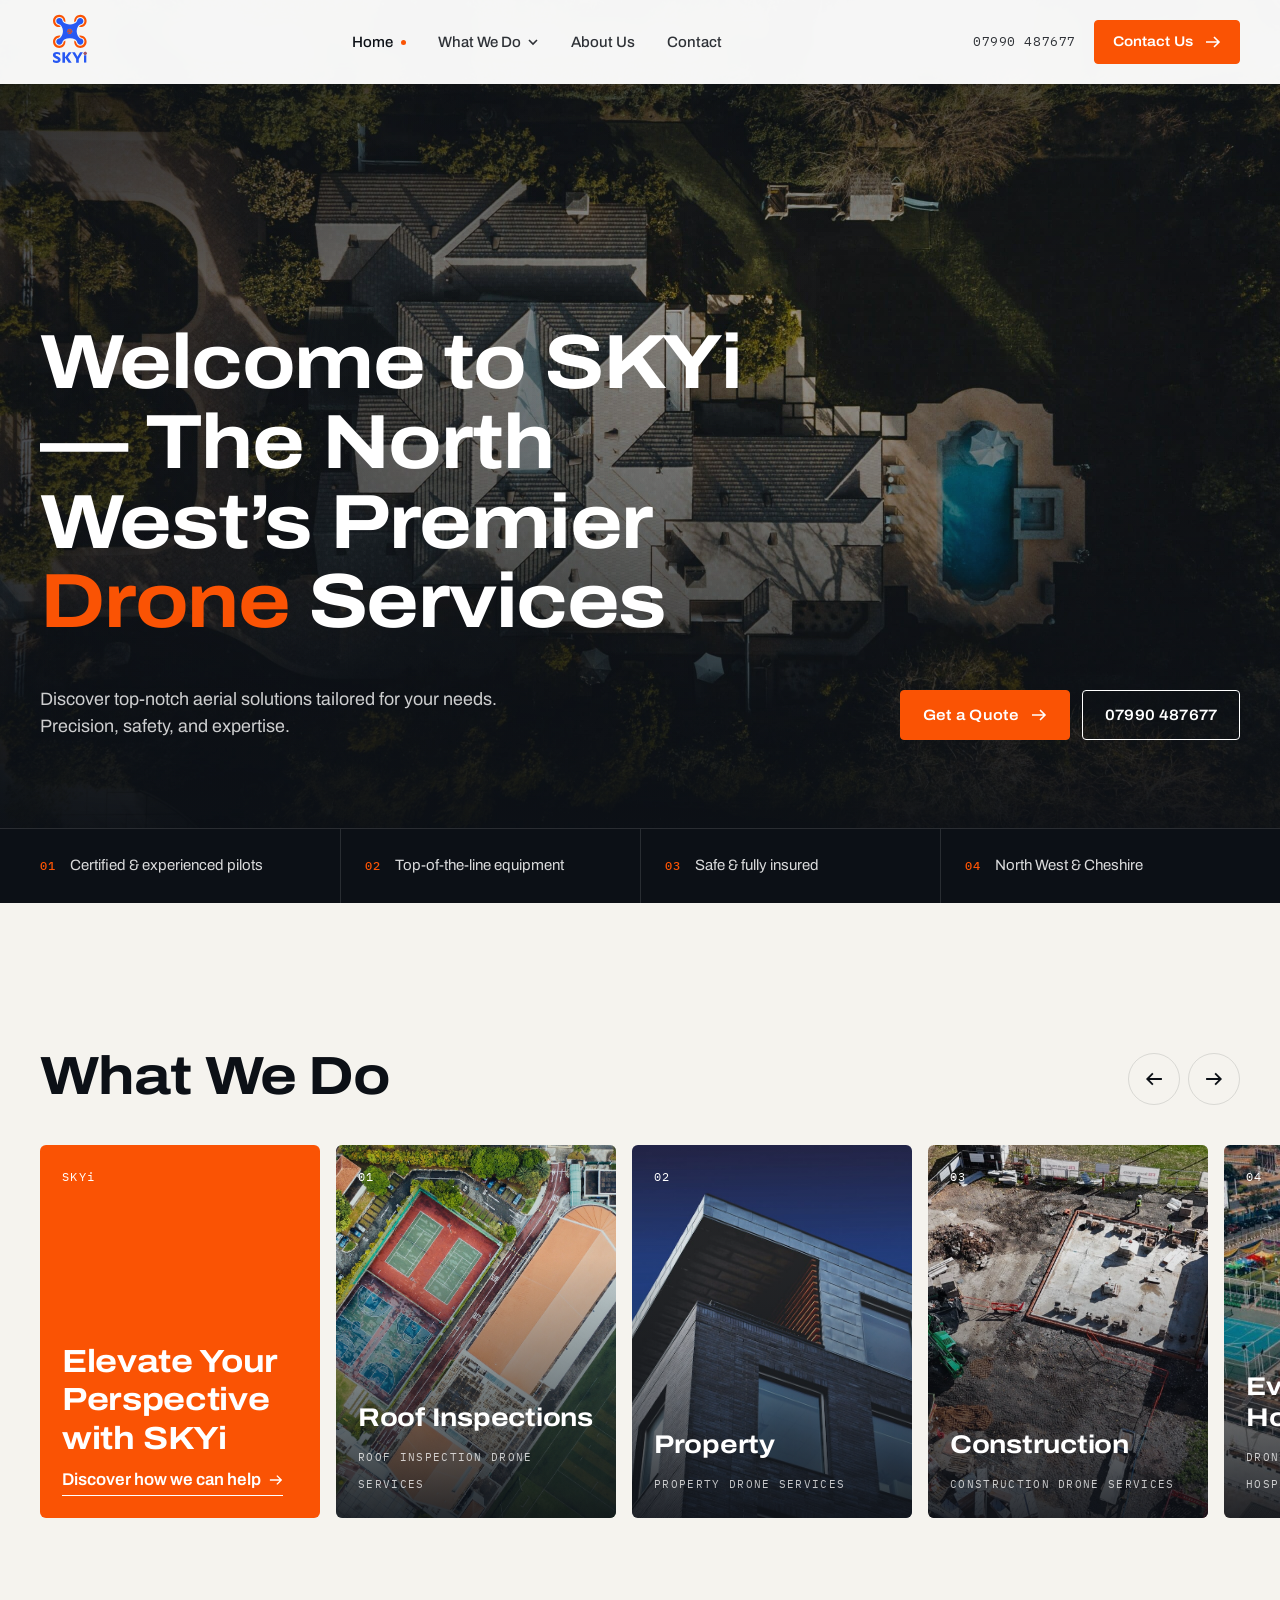
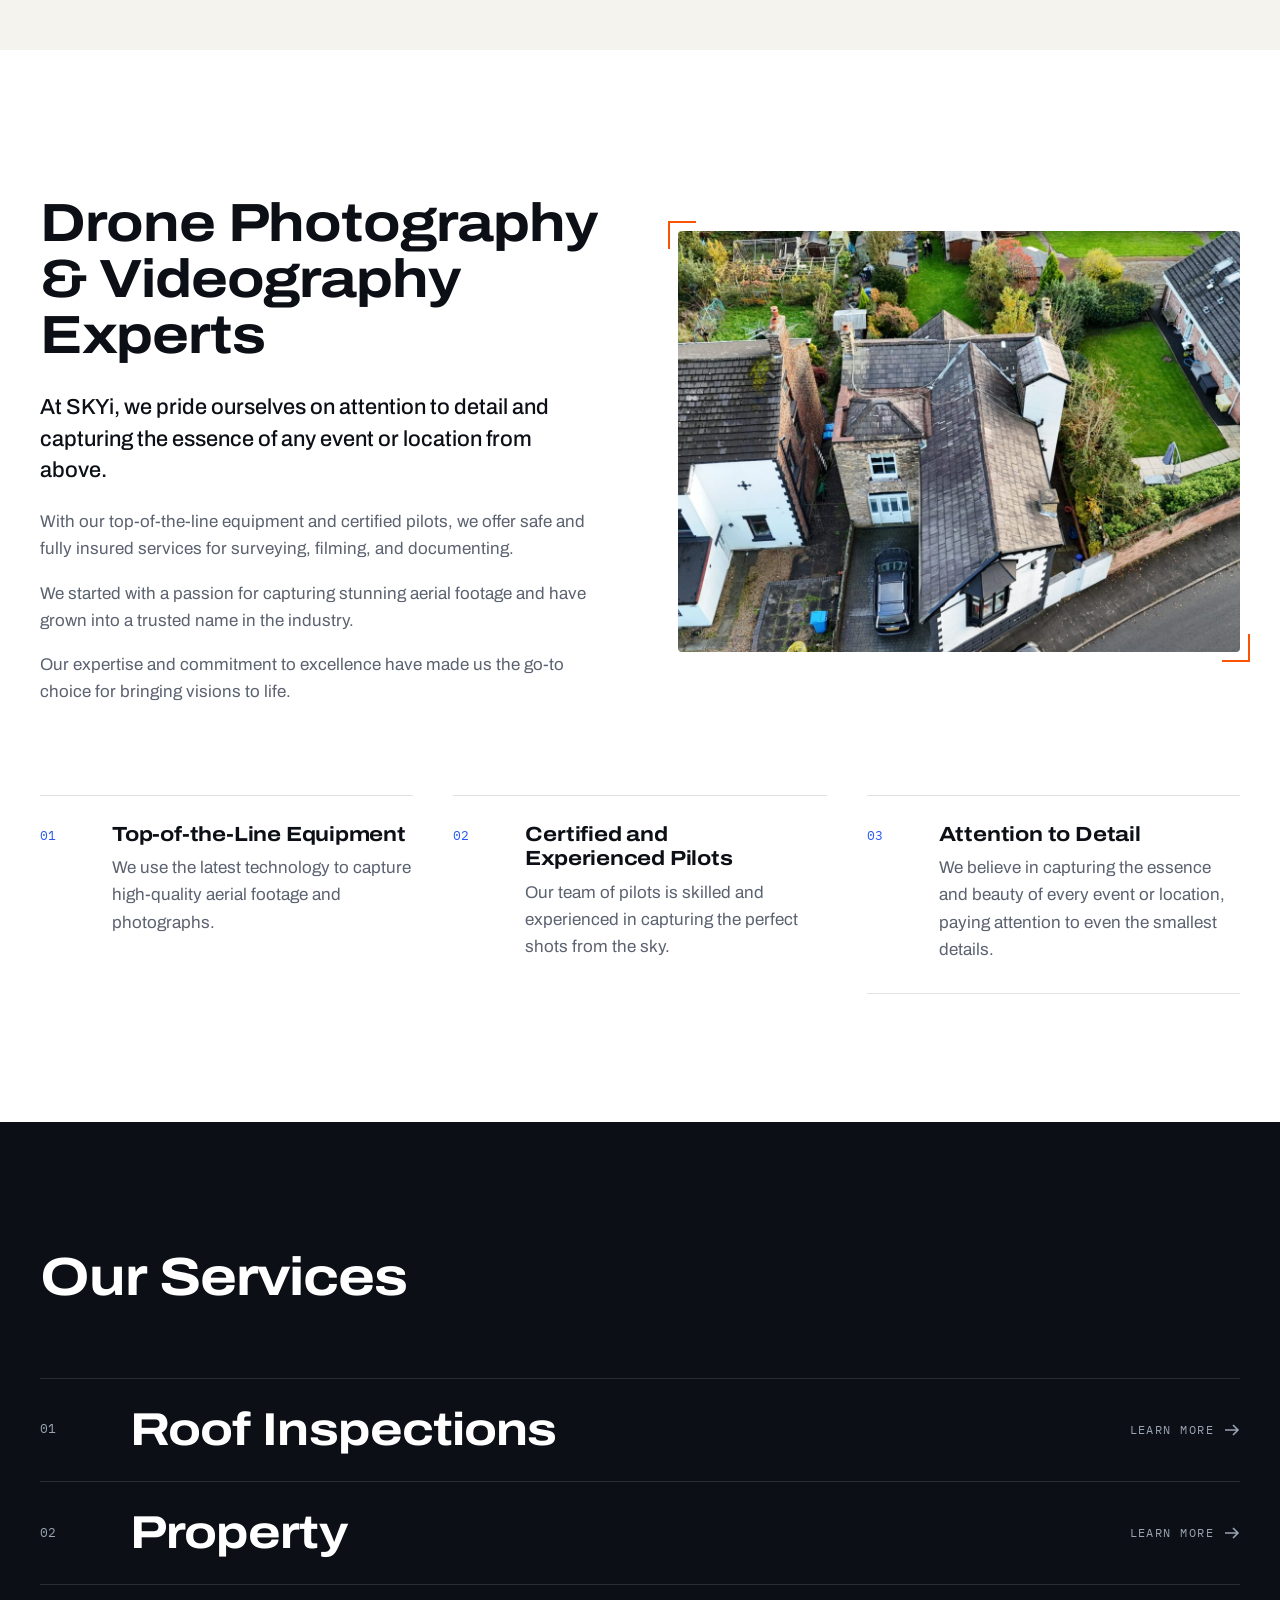
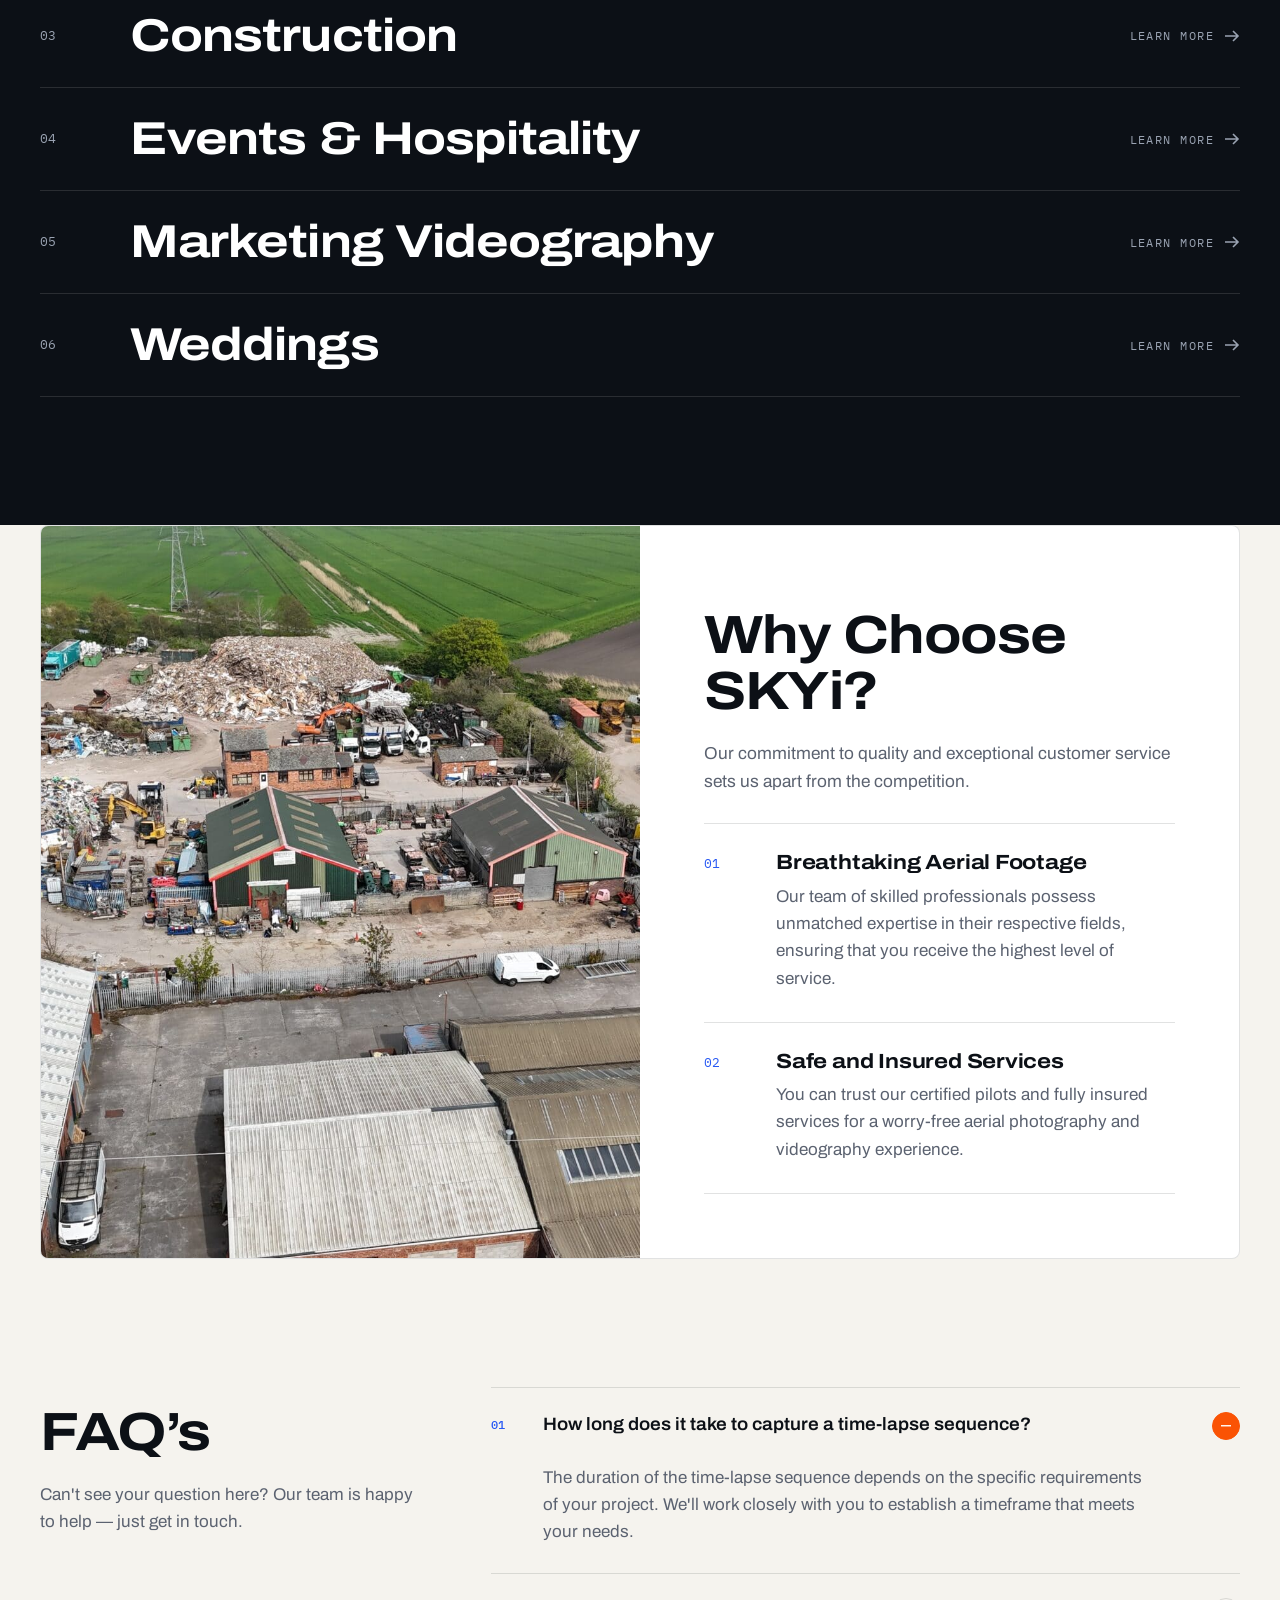
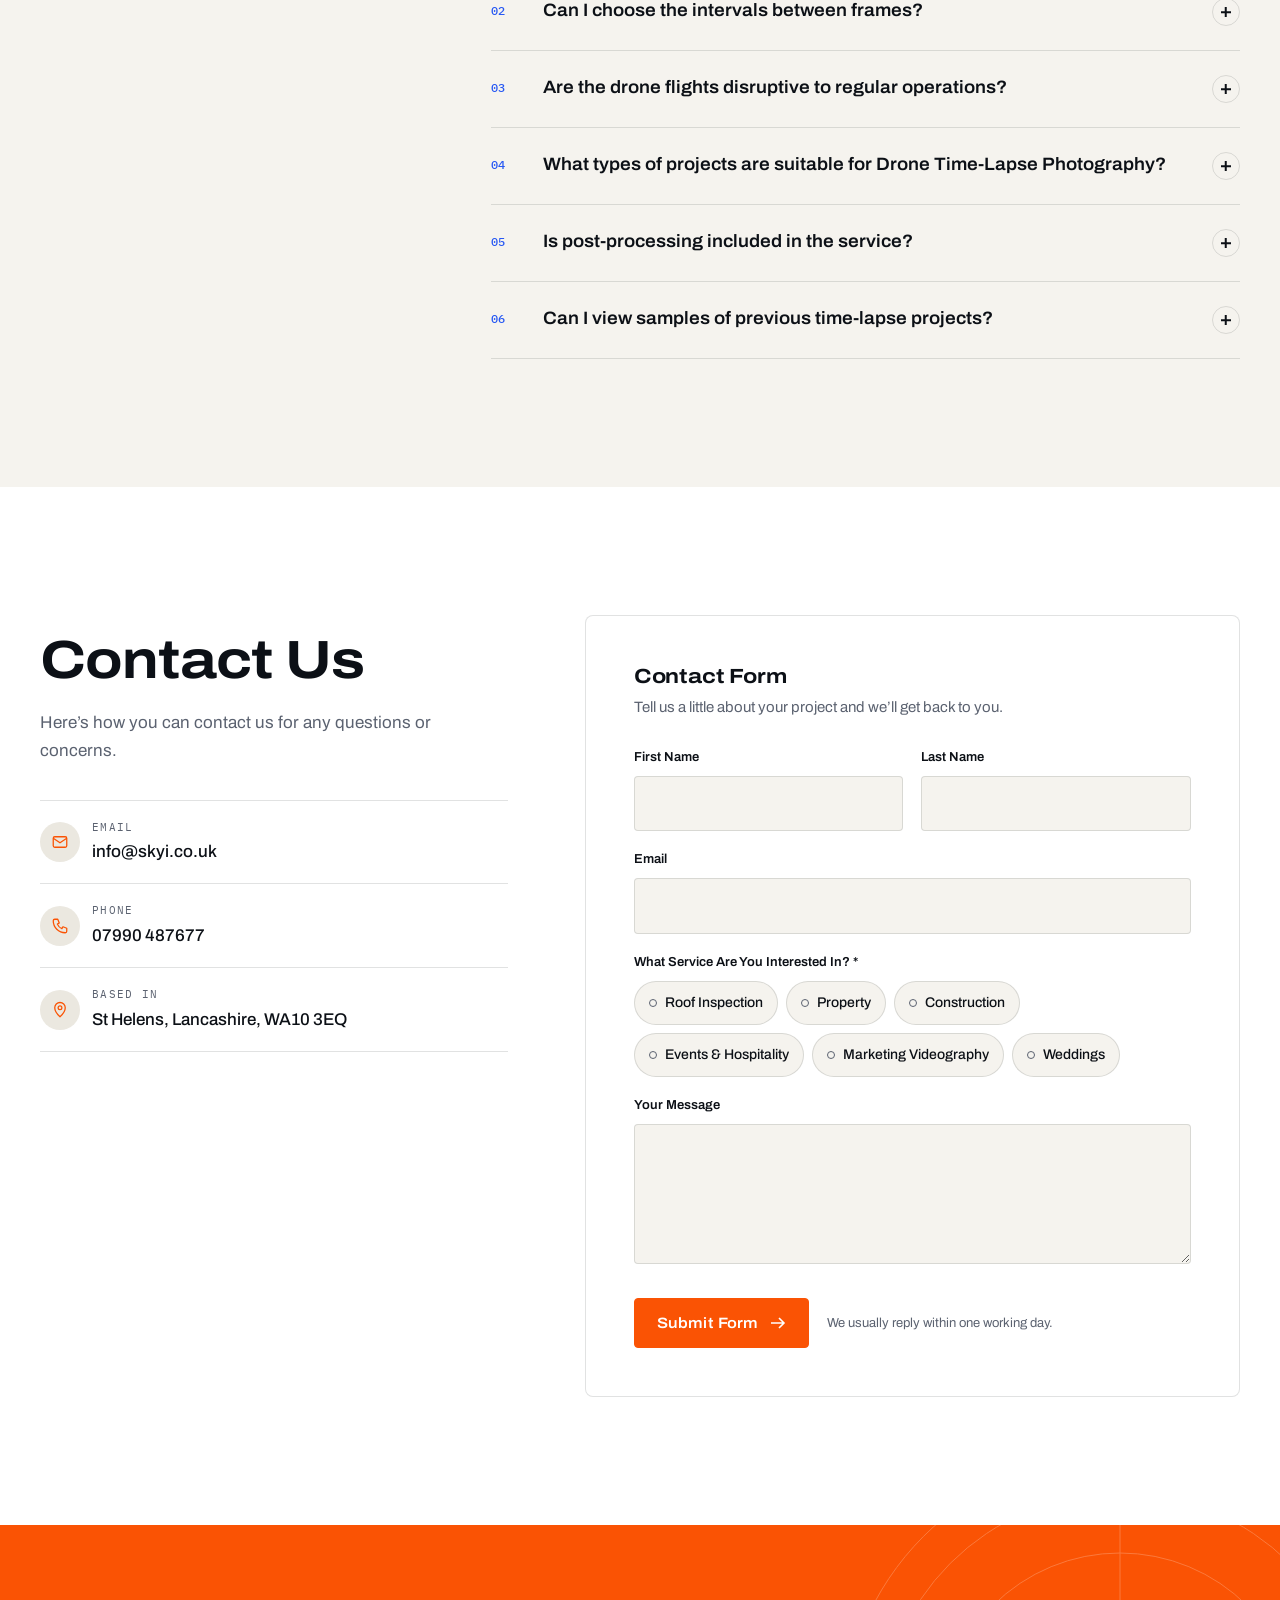
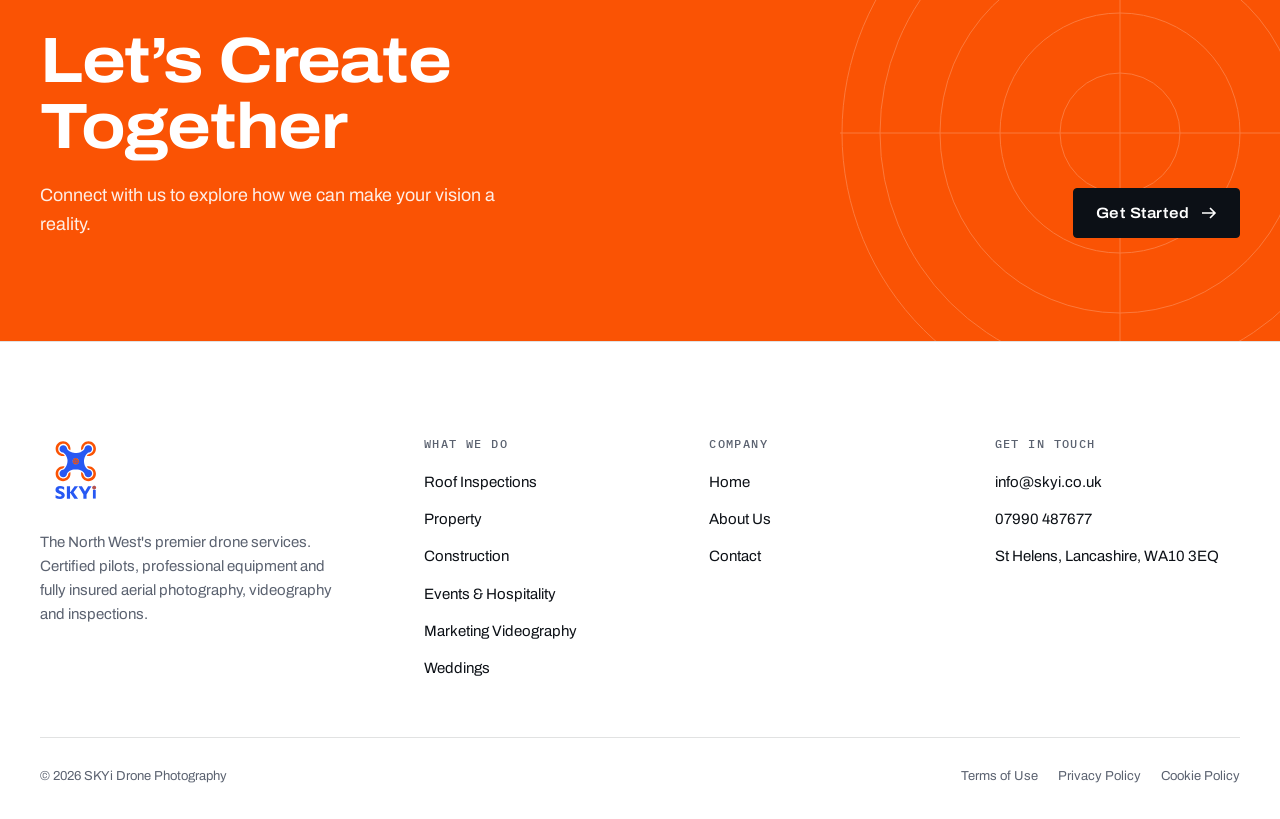
==== index.html @ 140fb40c "Add SKYi website redesign Static redesign of skyi.co.uk keeping the same pages, URLs and content.  C" ====
<!doctype html>
<html lang="en-GB">
<head>
<meta charset="utf-8">
<meta name="viewport" content="width=device-width, initial-scale=1">
<title>Drone Photography &amp; Videography Services NORTH WEST</title>
<meta name="description" content="Professional drone services in the North West and Cheshire. Certified pilots. Pro equipment. Stunning aerial footage, roof inspections, event coverage and more!">
<meta name="theme-color" content="#0c1016">
<link rel="icon" href="assets/logo.svg" type="image/svg+xml">
<link rel="preconnect" href="https://fonts.googleapis.com">
<link rel="preconnect" href="https://fonts.gstatic.com" crossorigin>
<link href="https://fonts.googleapis.com/css2?family=Archivo:wdth,wght@62..125,100..900&family=IBM+Plex+Mono:wght@400;500&display=swap" rel="stylesheet">
<link rel="stylesheet" href="assets/site.css">
</head>
<body>
<a class="skip" href="#main">Skip to content</a>
<header class="site-header">
  <div class="wrap bar">
    <a class="brand" href="" aria-label="SKYi Drone Photography — home">
      <img src="assets/logo.svg" alt="SKYi" width="60" height="60">
    </a>
    <nav class="nav" aria-label="Main">
      <a href="" aria-current="page">Home</a>
      <div class="drop">
        <button type="button" aria-expanded="false" aria-haspopup="true">What We Do <svg viewBox="0 0 12 12" fill="none" aria-hidden="true"><path d="m2 4 4 4 4-4" stroke="currentColor" stroke-width="1.6"/></svg></button>
        <div class="drop-panel"><a href="roof-inspections/"><span class="n">01</span><strong>Roof Inspections</strong><small>Safe, fast aerial roof assessments with full reporting.</small></a><a href="property-drone-services/"><span class="n">02</span><strong>Property</strong><small>Inspections, aerial photography and walkthrough video.</small></a><a href="drone-construction-survey/"><span class="n">03</span><strong>Construction</strong><small>Surveys, mapping and progress monitoring on site.</small></a><a href="events-hospitality/"><span class="n">04</span><strong>Events &amp; Hospitality</strong><small>Aerial event coverage and venue showcases.</small></a><a href="drone-filming-videography-north-west/"><span class="n">05</span><strong>Marketing Videography</strong><small>Brand films and aerial content that sells.</small></a><a href="weddings/"><span class="n">06</span><strong>Weddings</strong><small>Cinematic aerial films of your special day.</small></a></div>
      </div>
      <a href="about-us-drone-photography/">About Us</a>
      <a href="aerial-drone-photgraphy-north-west/">Contact</a>
      <div class="mobile-cta">
        <a class="btn" href="aerial-drone-photgraphy-north-west/">Get a Quote <svg viewBox="0 0 16 16" fill="none" aria-hidden="true"><path d="M1 8h13M9 3l5 5-5 5" stroke="currentColor" stroke-width="1.6"/></svg></a>
        <a class="btn ghost" href="tel:+447990487677">Call 07990 487677</a>
      </div>
    </nav>
    <div class="header-cta">
      <a class="phone" href="tel:+447990487677">07990 487677</a>
      <a class="btn" href="aerial-drone-photgraphy-north-west/">Contact Us <svg viewBox="0 0 16 16" fill="none" aria-hidden="true"><path d="M1 8h13M9 3l5 5-5 5" stroke="currentColor" stroke-width="1.6"/></svg></a>
      <button class="menu-toggle" type="button" aria-label="Menu" aria-expanded="false"><span></span></button>
    </div>
  </div>
</header>
<main id="main">

<section class="hero">
  <div class="hero-media"><img src="assets/img/home-why.jpg" alt="" fetchpriority="high"></div>
  <div class="wrap hero-inner">
    <h1>Welcome to SKYi — The North West’s Premier <em>Drone</em> Services</h1>
    <div class="hero-foot">
      <p>Discover top-notch aerial solutions tailored for your needs. Precision, safety, and expertise.</p>
      <div class="hero-actions">
        <a class="btn" href="#contact">Get a Quote <svg viewBox="0 0 16 16" fill="none" aria-hidden="true"><path d="M1 8h13M9 3l5 5-5 5" stroke="currentColor" stroke-width="1.6"/></svg></a>
        <a class="btn ghost" href="tel:+447990487677">07990 487677</a>
      </div>
    </div>
  </div>
</section>
<div class="strip"><div class="wrap"><ul><li><b>01</b>Certified &amp; experienced pilots</li><li><b>02</b>Top-of-the-line equipment</li><li><b>03</b>Safe &amp; fully insured</li><li><b>04</b>North West &amp; Cheshire</li></ul></div></div>
<section class="section">
  <div class="wrap">
    <div class="rail-head reveal">
      <div><h2>What We Do</h2></div>
      <div class="rail-ctrl" data-rail="rail">
        <button type="button" data-dir="prev" aria-label="Previous"><svg viewBox="0 0 16 16" fill="none" aria-hidden="true"><path d="M15 8H2M7 3 2 8l5 5" stroke="currentColor" stroke-width="1.6"/></svg></button>
        <button type="button" data-dir="next" aria-label="Next"><svg viewBox="0 0 16 16" fill="none" aria-hidden="true"><path d="M1 8h13M9 3l5 5-5 5" stroke="currentColor" stroke-width="1.6"/></svg></button>
      </div>
    </div>
    <div class="rail" id="rail"><div class="tile intro">
  <span class="n">SKYi</span>
  <div><h3>Elevate Your Perspective with SKYi</h3><a class="text-link" href="#services">Discover how we can help <svg viewBox="0 0 16 16" fill="none" aria-hidden="true"><path d="M1 8h13M9 3l5 5-5 5" stroke="currentColor" stroke-width="1.6"/></svg></a></div>
</div><a class="tile" href="roof-inspections/">
  <img src="assets/img/roof.jpg" alt="" loading="lazy">
  <span class="n">01</span>
  <div><h3>Roof Inspections</h3><small>Roof inspection drone services</small></div>
  <span class="go"><svg viewBox="0 0 16 16" fill="none" aria-hidden="true"><path d="M1 8h13M9 3l5 5-5 5" stroke="currentColor" stroke-width="1.6"/></svg></span>
</a><a class="tile" href="property-drone-services/">
  <img src="assets/img/property.jpg" alt="" loading="lazy">
  <span class="n">02</span>
  <div><h3>Property</h3><small>Property drone services</small></div>
  <span class="go"><svg viewBox="0 0 16 16" fill="none" aria-hidden="true"><path d="M1 8h13M9 3l5 5-5 5" stroke="currentColor" stroke-width="1.6"/></svg></span>
</a><a class="tile" href="drone-construction-survey/">
  <img src="assets/img/construction.jpg" alt="" loading="lazy">
  <span class="n">03</span>
  <div><h3>Construction</h3><small>Construction drone services</small></div>
  <span class="go"><svg viewBox="0 0 16 16" fill="none" aria-hidden="true"><path d="M1 8h13M9 3l5 5-5 5" stroke="currentColor" stroke-width="1.6"/></svg></span>
</a><a class="tile" href="events-hospitality/">
  <img src="assets/img/events.jpg" alt="" loading="lazy">
  <span class="n">04</span>
  <div><h3>Events &amp; Hospitality</h3><small>Drone services for hospitality &amp; events</small></div>
  <span class="go"><svg viewBox="0 0 16 16" fill="none" aria-hidden="true"><path d="M1 8h13M9 3l5 5-5 5" stroke="currentColor" stroke-width="1.6"/></svg></span>
</a><a class="tile" href="drone-filming-videography-north-west/">
  <img src="assets/img/dji-site.jpg" alt="" loading="lazy">
  <span class="n">05</span>
  <div><h3>Marketing Videography</h3><small>Marketing videography services</small></div>
  <span class="go"><svg viewBox="0 0 16 16" fill="none" aria-hidden="true"><path d="M1 8h13M9 3l5 5-5 5" stroke="currentColor" stroke-width="1.6"/></svg></span>
</a><a class="tile" href="weddings/">
  <img src="assets/img/wedding-champagne.jpg" alt="" loading="lazy">
  <span class="n">06</span>
  <div><h3>Weddings</h3><small>A wedding day to remember!</small></div>
  <span class="go"><svg viewBox="0 0 16 16" fill="none" aria-hidden="true"><path d="M1 8h13M9 3l5 5-5 5" stroke="currentColor" stroke-width="1.6"/></svg></span>
</a></div>
  </div>
</section>

<section class="section white">
  <div class="wrap split">
    <div class="body reveal">
      <h2>Drone Photography &amp; Videography Experts</h2>
      <p class="big">At SKYi, we pride ourselves on attention to detail and capturing the essence of any event or location from above.</p>
      <p>With our top-of-the-line equipment and certified pilots, we offer safe and fully insured services for surveying, filming, and documenting.</p>
      <p>We started with a passion for capturing stunning aerial footage and have grown into a trusted name in the industry.</p>
      <p>Our expertise and commitment to excellence have made us the go-to choice for bringing visions to life.</p>
    </div>
    <figure class="frame ratio-43 reveal" style="margin:0"><img src="assets/img/home-drone.jpg" alt="Aerial photograph of a house captured by SKYi" loading="lazy"></figure>
  </div>
  <div class="wrap" style="margin-top:clamp(56px,7vw,96px)">
    <ul class="features reveal" style="display:grid;grid-template-columns:repeat(auto-fit,minmax(min(100%,300px),1fr));column-gap:40px">
      <li><span><h3>Top-of-the-Line Equipment</h3><p>We use the latest technology to capture high-quality aerial footage and photographs.</p></span></li>
      <li><span><h3>Certified and Experienced Pilots</h3><p>Our team of pilots is skilled and experienced in capturing the perfect shots from the sky.</p></span></li>
      <li><span><h3>Attention to Detail</h3><p>We believe in capturing the essence and beauty of every event or location, paying attention to even the smallest details.</p></span></li>
    </ul>
  </div>
</section>

<section class="section dark" id="services">
  <div class="wrap">
    <div class="head reveal">
      <div><h2>Our Services</h2></div>
    </div>
    <nav class="index reveal" aria-label="Services"><a href="roof-inspections/">
  <span class="n">01</span><span class="t">Roof Inspections</span>
  <span class="more"><span>Learn more</span> <svg viewBox="0 0 16 16" fill="none" aria-hidden="true"><path d="M1 8h13M9 3l5 5-5 5" stroke="currentColor" stroke-width="1.6"/></svg></span>
  <span class="peek"><img src="assets/img/roof.jpg" alt="" loading="lazy"></span>
</a><a href="property-drone-services/">
  <span class="n">02</span><span class="t">Property</span>
  <span class="more"><span>Learn more</span> <svg viewBox="0 0 16 16" fill="none" aria-hidden="true"><path d="M1 8h13M9 3l5 5-5 5" stroke="currentColor" stroke-width="1.6"/></svg></span>
  <span class="peek"><img src="assets/img/property.jpg" alt="" loading="lazy"></span>
</a><a href="drone-construction-survey/">
  <span class="n">03</span><span class="t">Construction</span>
  <span class="more"><span>Learn more</span> <svg viewBox="0 0 16 16" fill="none" aria-hidden="true"><path d="M1 8h13M9 3l5 5-5 5" stroke="currentColor" stroke-width="1.6"/></svg></span>
  <span class="peek"><img src="assets/img/construction.jpg" alt="" loading="lazy"></span>
</a><a href="events-hospitality/">
  <span class="n">04</span><span class="t">Events &amp; Hospitality</span>
  <span class="more"><span>Learn more</span> <svg viewBox="0 0 16 16" fill="none" aria-hidden="true"><path d="M1 8h13M9 3l5 5-5 5" stroke="currentColor" stroke-width="1.6"/></svg></span>
  <span class="peek"><img src="assets/img/events.jpg" alt="" loading="lazy"></span>
</a><a href="drone-filming-videography-north-west/">
  <span class="n">05</span><span class="t">Marketing Videography</span>
  <span class="more"><span>Learn more</span> <svg viewBox="0 0 16 16" fill="none" aria-hidden="true"><path d="M1 8h13M9 3l5 5-5 5" stroke="currentColor" stroke-width="1.6"/></svg></span>
  <span class="peek"><img src="assets/img/dji-site.jpg" alt="" loading="lazy"></span>
</a><a href="weddings/">
  <span class="n">06</span><span class="t">Weddings</span>
  <span class="more"><span>Learn more</span> <svg viewBox="0 0 16 16" fill="none" aria-hidden="true"><path d="M1 8h13M9 3l5 5-5 5" stroke="currentColor" stroke-width="1.6"/></svg></span>
  <span class="peek"><img src="assets/img/wedding-champagne.jpg" alt="" loading="lazy"></span>
</a></nav>
  </div>
</section>

<section class="section">
  <div class="wrap">
    <div class="why reveal">
      <div class="media"><img src="assets/img/hero-waste-site.jpg" alt="Aerial view of an industrial site captured by SKYi" loading="lazy"></div>
      <div class="txt">
        <h2>Why Choose SKYi?</h2>
        <p>Our commitment to quality and exceptional customer service sets us apart from the competition.</p>
        <ul class="features">
          <li><span><h3>Breathtaking Aerial Footage</h3><p>Our team of skilled professionals possess unmatched expertise in their respective fields, ensuring that you receive the highest level of service.</p></span></li>
          <li><span><h3>Safe and Insured Services</h3><p>You can trust our certified pilots and fully insured services for a worry-free aerial photography and videography experience.</p></span></li>
        </ul>
      </div>
    </div>
  </div>
</section>

<section class="section">
  <div class="wrap faq-wrap">
    <div class="head-col reveal">
      <h2>FAQ’s</h2>
      <p>Can't see your question here? Our team is happy to help — just get in touch.</p>
    </div>
    <div class="faq reveal"><details open>
  <summary><span class="n">01</span><span>How long does it take to capture a time-lapse sequence?</span><span class="pm" aria-hidden="true"></span></summary>
  <div class="ans"><p>The duration of the time-lapse sequence depends on the specific requirements of your project. We&#x27;ll work closely with you to establish a timeframe that meets your needs.</p></div>
</details><details>
  <summary><span class="n">02</span><span>Can I choose the intervals between frames?</span><span class="pm" aria-hidden="true"></span></summary>
  <div class="ans"><p>Yes, SKYi provides customisable options for interval timing, allowing you to tailor the time-lapse sequence to your preferences.</p></div>
</details><details>
  <summary><span class="n">03</span><span>Are the drone flights disruptive to regular operations?</span><span class="pm" aria-hidden="true"></span></summary>
  <div class="ans"><p>Our team plans flights with minimal disruption, prioritising safety and adherence to regulations. We ensure that our operations integrate seamlessly with your project.</p></div>
</details><details>
  <summary><span class="n">04</span><span>What types of projects are suitable for Drone Time-Lapse Photography?</span><span class="pm" aria-hidden="true"></span></summary>
  <div class="ans"><p>Our services are suitable for a wide range of projects, including construction progress monitoring, landscape documentation, event coverage, and more.</p></div>
</details><details>
  <summary><span class="n">05</span><span>Is post-processing included in the service?</span><span class="pm" aria-hidden="true"></span></summary>
  <div class="ans"><p>Yes, SKYi provides comprehensive services, including post-processing to enhance and refine your time-lapse sequences.</p></div>
</details><details>
  <summary><span class="n">06</span><span>Can I view samples of previous time-lapse projects?</span><span class="pm" aria-hidden="true"></span></summary>
  <div class="ans"><p>Certainly! Contact our team, and we&#x27;ll be happy to share examples of our stunning time-lapse photography work.</p></div>
</details></div>
  </div>
</section>

<section class="section white" id="contact">
  <div class="wrap contact">
    <div class="info reveal">
      <h2>Contact Us</h2>
      <p>Here’s how you can contact us for any questions or concerns.</p>
      <ul class="details">
        <li><a href="mailto:info@skyi.co.uk"><span class="ic"><svg viewBox="0 0 24 24" fill="none" aria-hidden="true"><rect x="3" y="5" width="18" height="14" rx="2" stroke="currentColor" stroke-width="1.7"/><path d="m3 7 9 6 9-6" stroke="currentColor" stroke-width="1.7"/></svg></span><span><small>Email</small>info@skyi.co.uk</span></a></li>
        <li><a href="tel:+447990487677"><span class="ic"><svg viewBox="0 0 24 24" fill="none" aria-hidden="true"><path d="M5 3h4l2 5-2.5 1.5a11 11 0 0 0 6 6L16 13l5 2v4a2 2 0 0 1-2 2A16 16 0 0 1 3 5a2 2 0 0 1 2-2" stroke="currentColor" stroke-width="1.7" stroke-linejoin="round"/></svg></span><span><small>Phone</small>07990 487677</span></a></li>
        <li><div><span class="ic"><svg viewBox="0 0 24 24" fill="none" aria-hidden="true"><path d="M12 21s7-6.2 7-12a7 7 0 1 0-14 0c0 5.8 7 12 7 12Z" stroke="currentColor" stroke-width="1.7"/><circle cx="12" cy="9" r="2.5" stroke="currentColor" stroke-width="1.7"/></svg></span><span><small>Based in</small>St Helens, Lancashire, WA10 3EQ</span></div></li>
      </ul>
    </div>
    <form class="form reveal" data-contact novalidate>
      <h3>Contact Form</h3>
      <p>Tell us a little about your project and we’ll get back to you.</p>
      <div class="fields">
        <div class="field"><label for="fn">First Name</label><input id="fn" name="first_name" autocomplete="given-name"></div>
        <div class="field"><label for="ln">Last Name</label><input id="ln" name="last_name" autocomplete="family-name"></div>
        <div class="field full"><label for="em">Email</label><input id="em" name="email" type="email" autocomplete="email"></div>
        <fieldset class="field full"><legend>What Service Are You Interested In? *</legend><div class="chips"><label><input type="radio" name="service" value="Roof Inspection" required><span>Roof Inspection</span></label><label><input type="radio" name="service" value="Property" required><span>Property</span></label><label><input type="radio" name="service" value="Construction" required><span>Construction</span></label><label><input type="radio" name="service" value="Events &amp; Hospitality" required><span>Events &amp; Hospitality</span></label><label><input type="radio" name="service" value="Marketing Videography" required><span>Marketing Videography</span></label><label><input type="radio" name="service" value="Weddings" required><span>Weddings</span></label></div></fieldset>
        <div class="field full"><label for="msg">Your Message</label><textarea id="msg" name="message"></textarea></div>
      </div>
      <div class="submit">
        <button class="btn" type="submit">Submit Form <svg viewBox="0 0 16 16" fill="none" aria-hidden="true"><path d="M1 8h13M9 3l5 5-5 5" stroke="currentColor" stroke-width="1.6"/></svg></button>
        <span class="note">We usually reply within one working day.</span>
      </div>
      <div class="form-msg" role="status" aria-live="polite"></div>
    </form>
  </div>
</section>

<section class="cta">
  <svg class="cta-rings" viewBox="0 0 560 560" fill="none" aria-hidden="true"><circle cx="280" cy="280" r="60" stroke="#fff" stroke-width="1"/><circle cx="280" cy="280" r="120" stroke="#fff" stroke-width="1"/><circle cx="280" cy="280" r="180" stroke="#fff" stroke-width="1"/><circle cx="280" cy="280" r="240" stroke="#fff" stroke-width="1"/><circle cx="280" cy="280" r="278" stroke="#fff" stroke-width="1"/><path d="M280 0v560M0 280h560" stroke="#fff" stroke-width="1"/></svg>
  <div class="wrap">
    <div class="reveal">
      <h2>Let’s Create Together</h2>
      <p>Connect with us to explore how we can make your vision a reality.</p>
    </div>
    <a class="btn reveal" href="aerial-drone-photgraphy-north-west/">Get Started <svg viewBox="0 0 16 16" fill="none" aria-hidden="true"><path d="M1 8h13M9 3l5 5-5 5" stroke="currentColor" stroke-width="1.6"/></svg></a>
  </div>
</section>
</main>
<footer class="site-footer">
  <div class="wrap">
    <div class="foot-top">
      <div>
        <img src="assets/logo.svg" alt="SKYi" width="72" height="72">
        <p>The North West's premier drone services. Certified pilots, professional equipment and fully insured aerial photography, videography and inspections.</p>
      </div>
      <div><h4>What we do</h4><ul><li><a href="roof-inspections/">Roof Inspections</a></li><li><a href="property-drone-services/">Property</a></li><li><a href="drone-construction-survey/">Construction</a></li><li><a href="events-hospitality/">Events &amp; Hospitality</a></li><li><a href="drone-filming-videography-north-west/">Marketing Videography</a></li><li><a href="weddings/">Weddings</a></li></ul></div>
      <div><h4>Company</h4><ul>
        <li><a href="">Home</a></li>
        <li><a href="about-us-drone-photography/">About Us</a></li>
        <li><a href="aerial-drone-photgraphy-north-west/">Contact</a></li>
      </ul></div>
      <div><h4>Get in touch</h4><ul>
        <li><a href="mailto:info@skyi.co.uk">info@skyi.co.uk</a></li>
        <li><a href="tel:+447990487677">07990 487677</a></li>
        <li><a href="aerial-drone-photgraphy-north-west/">St Helens, Lancashire, WA10 3EQ</a></li>
      </ul></div>
    </div>
    <div class="foot-bottom">
      <span>&copy; 2026 SKYi Drone Photography</span>
      <nav aria-label="Legal">
        <a href="terms-of-use/">Terms of Use</a>
        <a href="privacy-policy/">Privacy Policy</a>
        <a href="cookie-privacy-policy/">Cookie Policy</a>
      </nav>
    </div>
  </div>
</footer>
<script src="assets/site.js"></script>
</body>
</html>
---- assets/site.css ----
/* ==========================================================
   SKYi — site styles
   Palette from the SKYi logo: signal orange + sky blue,
   set on deep "night-flight" ink and warm paper.
   ========================================================== */

:root {
  --ink: #0c1016;
  --ink-2: #141a23;
  --ink-3: #1d2530;
  --paper: #f5f3ee;
  --paper-2: #ebe8e0;
  --white: #ffffff;
  --text: #0c1016;
  --muted: #5b6270;
  --muted-on-dark: #9aa3b2;
  --line: rgba(12, 16, 22, 0.12);
  --line-on-dark: rgba(255, 255, 255, 0.12);
  --orange: #fa5304;
  --orange-soft: #fd7121;
  --blue: #2758f3;
  --num: #2758f3;

  --font: "Archivo", system-ui, -apple-system, "Segoe UI", sans-serif;
  --mono: "IBM Plex Mono", ui-monospace, "SF Mono", Menlo, monospace;

  --wrap: 1240px;
  --gutter: clamp(16px, 4vw, 40px);
  --radius: 4px;
  --section: clamp(72px, 10vw, 136px);
  --ease: cubic-bezier(.2, .7, .2, 1);
}

*,
*::before,
*::after { box-sizing: border-box; }

html { -webkit-text-size-adjust: 100%; scroll-behavior: smooth; overflow-x: clip; }

body {
  margin: 0;
  background: var(--paper);
  color: var(--text);
  font-family: var(--font);
  font-size: 17px;
  line-height: 1.6;
  font-stretch: 100%;
  -webkit-font-smoothing: antialiased;
}

img { max-width: 100%; display: block; }
a { color: inherit; }
p { margin: 0 0 1em; }
p:last-child { margin-bottom: 0; }

h1, h2, h3, h4 {
  margin: 0;
  font-weight: 700;
  font-stretch: 115%;
  line-height: 1.04;
  letter-spacing: -0.02em;
  text-wrap: balance;
}

h1 { font-size: clamp(2.6rem, 6.4vw, 5.6rem); }
h2 { font-size: clamp(2rem, 4.2vw, 3.4rem); }
h3 { font-size: clamp(1.2rem, 1.6vw, 1.4rem); line-height: 1.2; letter-spacing: -0.01em; }

:focus-visible { outline: 2px solid var(--orange); outline-offset: 3px; }

.skip {
  position: absolute; left: 16px; top: -60px; z-index: 100;
  background: var(--orange); color: var(--white); padding: 10px 16px;
  text-decoration: none; font-weight: 600;
}
.skip:focus { top: 16px; }

.wrap {
  width: 100%;
  max-width: calc(var(--wrap) + var(--gutter) * 2);
  margin: 0 auto;
  padding: 0 var(--gutter);
}

/* ---------- small type ---------- */

.label {
  font-family: var(--mono);
  font-size: 12px;
  font-weight: 500;
  letter-spacing: 0.12em;
  text-transform: uppercase;
  display: inline-flex;
  align-items: center;
  gap: 10px;
  color: var(--muted);
}
.label::before {
  content: "";
  width: 18px; height: 2px;
  background: var(--orange);
}
.dark .label, .label.on-dark { color: var(--muted-on-dark); }

.lede { font-size: clamp(1.1rem, 1.5vw, 1.3rem); line-height: 1.5; color: var(--muted); max-width: 40ch; }
.dark .lede { color: var(--muted-on-dark); }

.accent { color: var(--orange); }

/* ---------- buttons ---------- */

.btn {
  --bg: var(--orange);
  --fg: var(--white);
  display: inline-flex;
  align-items: center;
  gap: 12px;
  padding: 16px 22px;
  border: 1px solid var(--bg);
  border-radius: var(--radius);
  background: var(--bg);
  color: var(--fg);
  font: 600 15px/1 var(--font);
  font-stretch: 110%;
  letter-spacing: 0.01em;
  text-decoration: none;
  cursor: pointer;
  transition: background .25s var(--ease), color .25s var(--ease), border-color .25s var(--ease), transform .25s var(--ease);
  white-space: nowrap;
}
.btn svg { width: 16px; height: 16px; transition: transform .3s var(--ease); }
.btn:hover { --bg: #e04a03; }
.btn:hover svg { transform: translateX(3px); }

.btn.ghost { --bg: transparent; --fg: currentColor; border-color: currentColor; }
.btn.ghost:hover { --bg: var(--ink); --fg: var(--white); border-color: var(--ink); }
.dark .btn.ghost:hover, .hero .btn.ghost:hover { --bg: var(--white); --fg: var(--ink); border-color: var(--white); }

.text-link {
  display: inline-flex; align-items: center; gap: 8px;
  font-weight: 600; text-decoration: none;
  border-bottom: 1px solid currentColor; padding-bottom: 2px;
}
.text-link svg { width: 14px; height: 14px; transition: transform .3s var(--ease); }
.text-link:hover svg { transform: translateX(3px); }

/* ==========================================================
   Header
   ========================================================== */

.site-header {
  position: fixed;
  inset: 0 0 auto 0;
  z-index: 50;
  color: var(--ink);
  background: rgba(255, 255, 255, 0.96);
  backdrop-filter: blur(12px);
  -webkit-backdrop-filter: blur(12px);
  box-shadow: 0 1px 0 var(--line);
  transition: background .3s var(--ease), color .3s var(--ease), box-shadow .3s var(--ease);
}
.site-header .bar {
  display: flex;
  align-items: center;
  justify-content: space-between;
  height: 84px;
  gap: 24px;
  transition: height .3s var(--ease);
}
.site-header.scrolled,
.site-header.solid {
  box-shadow: 0 1px 0 var(--line), 0 8px 24px rgba(12,16,22,.06);
}
.site-header.scrolled .bar { height: 68px; }

.brand { display: flex; align-items: center; gap: 12px; text-decoration: none; }
.brand img { height: 60px; width: auto; transition: height .3s var(--ease); }
.site-header.scrolled .brand img { height: 48px; }

.nav { display: flex; align-items: center; gap: 4px; }
.nav > a,
.nav .drop > button {
  appearance: none;
  background: none;
  border: 0;
  color: inherit;
  font: 500 15px/1 var(--font);
  text-decoration: none;
  padding: 12px 14px;
  border-radius: var(--radius);
  cursor: pointer;
  display: inline-flex;
  align-items: center;
  gap: 6px;
  opacity: .85;
  transition: opacity .2s, background .2s;
}
.nav > a:hover,
.nav .drop > button:hover,
.nav .drop.open > button { opacity: 1; background: var(--paper); }
.nav > a[aria-current="page"],
.nav .drop.current > button { opacity: 1; }
.nav > a[aria-current="page"]::after,
.nav .drop.current > button::after {
  content: ""; width: 5px; height: 5px; border-radius: 50%; background: var(--orange); margin-left: 2px;
}
.nav .drop > button svg { width: 12px; height: 12px; transition: transform .25s var(--ease); }
.nav .drop.open > button svg { transform: rotate(180deg); }

.drop { position: relative; }
.drop-panel {
  position: absolute;
  top: calc(100% + 10px);
  left: 50%;
  width: 560px;
  transform: translate(-50%, 6px);
  background: var(--white);
  color: var(--ink);
  border-radius: 8px;
  box-shadow: 0 24px 60px rgba(0,0,0,.28);
  padding: 10px;
  display: grid;
  grid-template-columns: 1fr 1fr;
  gap: 2px;
  opacity: 0;
  visibility: hidden;
  transition: opacity .2s var(--ease), transform .25s var(--ease), visibility .2s;
}
.drop.open .drop-panel { opacity: 1; visibility: visible; transform: translate(-50%, 0); }
.drop-panel a {
  display: grid;
  grid-template-columns: auto 1fr;
  gap: 2px 12px;
  padding: 14px;
  border-radius: 6px;
  text-decoration: none;
}
.drop-panel a:hover { background: var(--paper); }
.drop-panel .n { grid-row: span 2; font-family: var(--mono); font-size: 12px; color: var(--num); padding-top: 3px; }
.drop-panel strong { font-weight: 600; font-size: 15px; }
.drop-panel small { color: var(--muted); font-size: 13px; line-height: 1.4; }

.header-cta { display: flex; align-items: center; gap: 18px; }
.header-cta .phone {
  font-family: var(--mono); font-size: 13px; text-decoration: none; letter-spacing: .04em;
  opacity: .85;
}
.header-cta .phone:hover { opacity: 1; }
.header-cta .btn { padding: 13px 18px; font-size: 14px; }

.menu-toggle {
  display: none;
  appearance: none; background: none; border: 1px solid var(--line); color: inherit;
  width: 46px; height: 46px; border-radius: var(--radius); cursor: pointer;
  align-items: center; justify-content: center;
}
.menu-toggle span, .menu-toggle span::before, .menu-toggle span::after {
  display: block; width: 18px; height: 2px; background: currentColor; position: relative;
  transition: transform .3s var(--ease), background .2s;
}
.menu-toggle span::before, .menu-toggle span::after { content: ""; position: absolute; left: 0; }
.menu-toggle span::before { top: -6px; }
.menu-toggle span::after { top: 6px; }
.menu-open .menu-toggle span { background: transparent; }
.menu-open .menu-toggle span::before { transform: translateY(6px) rotate(45deg); }
.menu-open .menu-toggle span::after { transform: translateY(-6px) rotate(-45deg); }

@media (max-width: 1080px) {
  .header-cta .phone { display: none; }
}

@media (max-width: 920px) {
  .menu-toggle { display: inline-flex; }
  .header-cta .btn { display: none; }
  .nav {
    position: fixed;
    inset: 68px 0 0 0;
    background: var(--white);
    flex-direction: column;
    align-items: stretch;
    padding: 24px var(--gutter) 40px;
    gap: 0;
    overflow-y: auto;
    opacity: 0;
    visibility: hidden;
    transform: translateY(-8px);
    transition: opacity .25s var(--ease), transform .3s var(--ease), visibility .25s;
  }
  .menu-open .nav { opacity: 1; visibility: visible; transform: none; }
  .menu-open .site-header { background: var(--white); }
  .menu-open .site-header .bar { height: 68px; }
  .nav > a, .nav .drop > button {
    font-size: 22px; font-stretch: 112%; font-weight: 600;
    padding: 18px 0; border-radius: 0; width: 100%; justify-content: space-between;
    border-bottom: 1px solid var(--line); opacity: 1;
  }
  .nav > a:hover, .nav .drop > button:hover, .nav .drop.open > button { background: none; }
  .drop-panel {
    position: static; width: auto; transform: none; box-shadow: none;
    background: transparent; color: var(--ink); grid-template-columns: 1fr;
    padding: 0; display: none; opacity: 1; visibility: visible;
  }
  .drop.open .drop-panel { display: grid; transform: none; }
  .drop-panel a { padding: 14px 0 14px 4px; }
  .drop-panel a:hover { background: none; }
  .drop-panel small { color: var(--muted); }
  .nav .mobile-only { display: flex; }
  .nav .mobile-cta { margin-top: 28px; display: flex; flex-direction: column; gap: 12px; }
  .nav .mobile-cta .btn { justify-content: center; }
  .menu-open { overflow: hidden; }
}
@media (min-width: 921px) {
  .nav .mobile-cta { display: none; }
}

/* ==========================================================
   Hero
   ========================================================== */

.hero {
  position: relative;
  background: var(--ink);
  color: var(--white);
  min-height: min(92vh, 900px);
  display: flex;
  align-items: flex-end;
  padding: 160px 0 clamp(48px, 7vw, 88px);
  overflow: hidden;
  isolation: isolate;
}
.hero.short { min-height: min(78vh, 760px); }
.hero-media {
  position: absolute; inset: 0; z-index: -2;
}
.hero-media img {
  width: 100%; height: 100%; object-fit: cover;
  transform: scale(1.06);
  animation: settle 2.4s var(--ease) forwards;
}
@keyframes settle { to { transform: scale(1); } }
.hero::before {
  content: ""; position: absolute; inset: 0; z-index: -1;
  background:
    linear-gradient(180deg, rgba(12,16,22,.72) 0%, rgba(12,16,22,.15) 35%, rgba(12,16,22,.35) 60%, rgba(12,16,22,.94) 100%),
    linear-gradient(90deg, rgba(12,16,22,.6) 0%, rgba(12,16,22,0) 65%);
}

.hero-inner { position: relative; width: 100%; }
.hero h1 { max-width: 17ch; font-size: clamp(2.6rem, 6vw, 5.4rem); }
.hero h1 em { font-style: normal; color: var(--orange); }
.hero-foot {
  display: grid;
  grid-template-columns: minmax(0, 1fr) auto;
  gap: 32px 48px;
  align-items: end;
  margin-top: clamp(28px, 4vw, 44px);
}
.hero-foot p { color: rgba(255,255,255,.8); font-size: clamp(1.05rem, 1.4vw, 1.25rem); line-height: 1.5; max-width: 52ch; margin: 0; }
.hero-actions { display: flex; gap: 12px; flex-wrap: wrap; }

@media (max-width: 760px) {
  .hero { padding-top: 130px; min-height: 88vh; }
  .hero-foot { grid-template-columns: 1fr; }
}

/* stat strip below hero */
.strip {
  background: var(--ink);
  color: var(--white);
  border-top: 1px solid var(--line-on-dark);
}
.strip ul {
  list-style: none; margin: 0; padding: 0;
  display: grid; grid-template-columns: repeat(4, 1fr);
}
.strip li {
  padding: 24px 24px 26px 0;
  display: flex; gap: 14px; align-items: baseline;
  font-size: 15px; color: rgba(255,255,255,.85);
}
.strip li + li { padding-left: 24px; border-left: 1px solid var(--line-on-dark); }
.strip li b { font-family: var(--mono); font-weight: 500; color: var(--orange); font-size: 12px; letter-spacing: .1em; }
@media (max-width: 860px) {
  .strip ul { grid-template-columns: 1fr 1fr; }
  .strip li:nth-child(3) { padding-left: 0; border-left: 0; }
  .strip li:nth-child(n+3) { border-top: 1px solid var(--line-on-dark); }
}
@media (max-width: 460px) {
  .strip ul { grid-template-columns: 1fr; }
  .strip li { padding: 16px 0 !important; border-left: 0 !important; }
  .strip li + li { border-top: 1px solid var(--line-on-dark); }
}

/* ==========================================================
   Sections
   ========================================================== */

.section { padding: var(--section) 0; }
.section.tight { padding: calc(var(--section) * .6) 0; }
.section.dark { background: var(--ink); color: var(--white); --num: #7d9bff; }
.section.white { background: var(--white); }
.section + .section:not(.dark):not(.white) { padding-top: 0; }

.head {
  display: grid;
  grid-template-columns: minmax(0, 1.1fr) minmax(0, .9fr);
  gap: 24px 64px;
  align-items: end;
  margin-bottom: clamp(40px, 6vw, 72px);
}
.head .lede { justify-self: start; }
.head.stack { grid-template-columns: 1fr; }
@media (max-width: 860px) { .head { grid-template-columns: 1fr; } }

/* intro: split text + image */
.split {
  display: grid;
  grid-template-columns: minmax(0, 1fr) minmax(0, 1fr);
  gap: clamp(40px, 6vw, 96px);
  align-items: center;
}
.split.rev > :first-child { order: 2; }
.split .body p { color: var(--muted); font-size: 1.06rem; }
.dark .split .body p { color: var(--muted-on-dark); }
.split .body h2 { margin: 18px 0 28px; }
.split .body .big { color: var(--text); font-size: clamp(1.2rem, 1.7vw, 1.45rem); line-height: 1.45; font-weight: 500; }
.dark .split .body .big { color: var(--white); }
@media (max-width: 860px) {
  .split { grid-template-columns: 1fr; }
  .split.rev > :first-child { order: 0; }
}

/* framed image with viewfinder corners */
.frame { position: relative; }
.frame img { width: 100%; height: 100%; object-fit: cover; border-radius: var(--radius); }
.frame::before, .frame::after {
  content: ""; position: absolute; width: 28px; height: 28px; border: 0 solid var(--orange); z-index: 1;
}
.frame::before { top: -10px; left: -10px; border-top-width: 2px; border-left-width: 2px; }
.frame::after { bottom: -10px; right: -10px; border-bottom-width: 2px; border-right-width: 2px; }
.frame figcaption {
  position: absolute; left: 16px; bottom: 16px;
  font-family: var(--mono); font-size: 11px; letter-spacing: .12em; text-transform: uppercase;
  color: var(--white); background: rgba(12,16,22,.7); padding: 6px 10px; border-radius: 2px;
  backdrop-filter: blur(6px);
}
.ratio-43 { aspect-ratio: 4 / 3; }
.ratio-45 { aspect-ratio: 4 / 5; }
.ratio-169 { aspect-ratio: 16 / 9; }

/* feature list: numbered rows */
.features { list-style: none; margin: 0; padding: 0; counter-reset: f; }
.features li {
  counter-increment: f;
  display: grid;
  grid-template-columns: 56px minmax(0, 1fr);
  gap: 4px 16px;
  padding: 26px 0;
  border-top: 1px solid var(--line);
}
.dark .features li { border-color: var(--line-on-dark); }
.features li:last-child { border-bottom: 1px solid var(--line); }
.dark .features li:last-child { border-color: var(--line-on-dark); }
.features li::before {
  content: counter(f, decimal-leading-zero);
  font-family: var(--mono); font-size: 13px; color: var(--num); padding-top: 4px; grid-row: span 2;
}
.features h3 { margin-bottom: 8px; }
.features p { color: var(--muted); margin: 0; }
.dark .features p { color: var(--muted-on-dark); }

/* expertise: sticky image + numbered blocks */
.expertise {
  display: grid;
  grid-template-columns: minmax(0, 5fr) minmax(0, 7fr);
  gap: clamp(40px, 6vw, 96px);
  align-items: start;
}
.expertise .sticky { position: sticky; top: 100px; }
.expertise .sticky h2 { margin: 18px 0 24px; }
.expertise .sticky .frame { margin-top: 36px; }
.expertise .blocks { display: grid; gap: 0; }
.block {
  display: grid;
  grid-template-columns: 64px minmax(0, 1fr);
  gap: 0 20px;
  padding: 36px 0;
  border-top: 1px solid var(--line);
}
.block:last-child { border-bottom: 1px solid var(--line); }
.block .n {
  font-family: var(--mono); font-size: 13px; color: var(--num); padding-top: 6px;
}
.block h3 { font-size: clamp(1.35rem, 2vw, 1.75rem); margin-bottom: 14px; }
.block p { color: var(--muted); }
.block p:first-of-type { color: var(--text); font-weight: 500; }
@media (max-width: 860px) {
  .expertise { grid-template-columns: 1fr; }
  .expertise .sticky { position: static; }
  .block { grid-template-columns: 44px minmax(0, 1fr); }
}

/* service cards (what we do) */
.cards {
  display: grid;
  grid-template-columns: repeat(auto-fill, minmax(min(100%, 340px), 1fr));
  gap: 20px;
}
.card {
  background: var(--white);
  border-radius: 6px;
  overflow: hidden;
  display: flex;
  flex-direction: column;
  border: 1px solid var(--line);
}
.dark .card { background: var(--ink-2); border-color: var(--line-on-dark); }
.card .img { aspect-ratio: 3 / 2; overflow: hidden; position: relative; }
.card .img img { width: 100%; height: 100%; object-fit: cover; transition: transform .8s var(--ease); }
.card:hover .img img { transform: scale(1.04); }
.card .img span {
  position: absolute; top: 14px; left: 14px;
  font-family: var(--mono); font-size: 11px; letter-spacing: .12em; color: var(--white);
  background: rgba(12,16,22,.65); padding: 5px 8px; border-radius: 2px; backdrop-filter: blur(6px);
}
.card .txt { padding: 26px 26px 30px; }
.card h3 { margin-bottom: 12px; }
.card p { color: var(--muted); font-size: 15.5px; }
.dark .card p { color: var(--muted-on-dark); }
.card p:first-of-type { color: var(--text); font-weight: 500; }
.dark .card p:first-of-type { color: var(--white); }

/* benefits grid (dark) */
.benefits {
  display: grid;
  grid-template-columns: repeat(4, minmax(0, 1fr));
  border-top: 1px solid var(--line-on-dark);
}
.benefit {
  padding: 32px 28px 8px 0;
}
.benefit + .benefit { padding-left: 28px; border-left: 1px solid var(--line-on-dark); }
.benefit .n { font-family: var(--mono); font-size: 12px; color: var(--num); letter-spacing: .1em; display: block; margin-bottom: 40px; }
.benefit h3 { margin-bottom: 14px; }
.benefit p { color: var(--muted-on-dark); font-size: 15.5px; }
@media (max-width: 1000px) {
  .benefits { grid-template-columns: 1fr 1fr; }
  .benefit:nth-child(3) { padding-left: 0; border-left: 0; }
  .benefit:nth-child(n+3) { border-top: 1px solid var(--line-on-dark); margin-top: 24px; }
}
@media (max-width: 600px) {
  .benefits { grid-template-columns: 1fr; }
  .benefit { padding: 28px 0 8px !important; border-left: 0 !important; }
  .benefit + .benefit { border-top: 1px solid var(--line-on-dark); margin-top: 20px; }
  .benefit .n { margin-bottom: 16px; }
}

/* FAQ */
.faq-wrap {
  display: grid;
  grid-template-columns: minmax(0, 4fr) minmax(0, 8fr);
  gap: clamp(32px, 6vw, 96px);
  align-items: start;
}
.faq-wrap .head-col h2 { margin: 18px 0 20px; }
.faq-wrap .head-col p { color: var(--muted); }
.faq { border-top: 1px solid var(--line); }
.faq details { border-bottom: 1px solid var(--line); }
.faq summary {
  list-style: none;
  cursor: pointer;
  display: grid;
  grid-template-columns: 40px minmax(0, 1fr) 28px;
  gap: 12px;
  align-items: start;
  padding: 24px 0;
  font-weight: 600;
  font-size: clamp(1.05rem, 1.4vw, 1.2rem);
  font-stretch: 105%;
  line-height: 1.35;
}
.faq summary::-webkit-details-marker { display: none; }
.faq summary .n { font-family: var(--mono); font-size: 12px; color: var(--num); font-weight: 500; padding-top: 5px; }
.faq summary .pm {
  width: 28px; height: 28px; border: 1px solid var(--line); border-radius: 50%;
  position: relative; transition: transform .3s var(--ease), background .2s, border-color .2s;
}
.faq summary .pm::before, .faq summary .pm::after {
  content: ""; position: absolute; left: 50%; top: 50%; width: 10px; height: 1.5px; background: currentColor;
  transform: translate(-50%, -50%);
}
.faq summary .pm::after { transform: translate(-50%, -50%) rotate(90deg); transition: transform .3s var(--ease); }
.faq details[open] summary .pm { background: var(--orange); border-color: var(--orange); color: var(--white); }
.faq details[open] summary .pm::after { transform: translate(-50%, -50%) rotate(0deg); }
.faq summary:hover .pm { border-color: var(--text); }
.faq .ans { padding: 0 40px 28px 52px; color: var(--muted); max-width: 70ch; }
@media (max-width: 860px) {
  .faq-wrap { grid-template-columns: 1fr; }
  .faq summary { grid-template-columns: 32px minmax(0, 1fr) 28px; }
  .faq .ans { padding: 0 0 24px 44px; }
}

/* ==========================================================
   Home specifics
   ========================================================== */

/* service rail */
.rail-head { display: flex; justify-content: space-between; align-items: end; gap: 24px; margin-bottom: 40px; flex-wrap: wrap; }
.rail-head h2 { max-width: 16ch; margin-top: 18px; }
.rail-ctrl { display: flex; gap: 8px; }
.rail-ctrl button {
  width: 52px; height: 52px; border-radius: 50%; border: 1px solid var(--line); background: transparent;
  cursor: pointer; display: inline-flex; align-items: center; justify-content: center; color: var(--text);
  transition: background .2s, color .2s, border-color .2s;
}
.rail-ctrl button:hover { background: var(--ink); color: var(--white); border-color: var(--ink); }
.rail-ctrl svg { width: 18px; height: 18px; }
.rail {
  display: grid;
  grid-auto-flow: column;
  grid-auto-columns: minmax(280px, 26%);
  gap: 16px;
  overflow-x: auto;
  scroll-snap-type: x mandatory;
  scrollbar-width: none;
  padding-bottom: 4px;
  margin-right: calc(var(--gutter) * -1);
  padding-right: var(--gutter);
}
.rail::-webkit-scrollbar { display: none; }
.tile {
  position: relative;
  aspect-ratio: 3 / 4;
  border-radius: 6px;
  overflow: hidden;
  scroll-snap-align: start;
  color: var(--white);
  text-decoration: none;
  display: flex;
  flex-direction: column;
  justify-content: space-between;
  padding: 22px;
  isolation: isolate;
}
.tile img { position: absolute; inset: 0; width: 100%; height: 100%; object-fit: cover; z-index: -2; transition: transform .9s var(--ease); }
.tile::before { content: ""; position: absolute; inset: 0; z-index: -1; background: linear-gradient(180deg, rgba(12,16,22,.1) 30%, rgba(12,16,22,.88)); transition: background .4s; }
.tile:hover img { transform: scale(1.05); }
.tile .n { font-family: var(--mono); font-size: 12px; letter-spacing: .12em; }
.tile h3 { font-size: 1.6rem; margin-bottom: 8px; }
.tile small { font-family: var(--mono); font-size: 11px; letter-spacing: .12em; text-transform: uppercase; color: rgba(255,255,255,.75); }
.tile .go {
  position: absolute; right: 22px; bottom: 22px; width: 40px; height: 40px; border-radius: 50%;
  background: var(--orange); display: flex; align-items: center; justify-content: center;
  transform: scale(.8); opacity: 0; transition: transform .3s var(--ease), opacity .3s;
}
.tile .go svg { width: 16px; height: 16px; }
.tile:hover .go, .tile:focus-visible .go { transform: none; opacity: 1; }
.tile.intro { background: var(--orange); justify-content: space-between; }
.tile.intro::before { display: none; }
.tile.intro h3 { font-size: 2rem; }
.tile.intro .text-link { align-self: flex-start; }
@media (max-width: 760px) { .rail { grid-auto-columns: 78%; } }
@media (hover: none) { .tile .go { opacity: 1; transform: none; } }

/* index list of services */
.index { border-top: 1px solid var(--line-on-dark); }
.index a {
  display: grid;
  grid-template-columns: 70px minmax(0, 1fr) auto;
  align-items: center;
  gap: 20px;
  padding: 28px 0;
  border-bottom: 1px solid var(--line-on-dark);
  text-decoration: none;
  position: relative;
}
.index .n { font-family: var(--mono); font-size: 13px; color: var(--muted-on-dark); }
.index .t { font-size: clamp(1.6rem, 3.6vw, 3rem); font-weight: 700; font-stretch: 118%; letter-spacing: -0.02em; line-height: 1; transition: transform .4s var(--ease), color .3s; }
.index .more { font-family: var(--mono); font-size: 12px; letter-spacing: .12em; text-transform: uppercase; display: flex; align-items: center; gap: 10px; color: var(--muted-on-dark); transition: color .3s; }
.index .more svg { width: 16px; height: 16px; }
.index a:hover .t { transform: translateX(10px); color: var(--orange); }
.index a:hover .more { color: var(--white); }
.index .peek {
  position: absolute; right: 180px; top: 50%; width: 220px; aspect-ratio: 4/3;
  border-radius: 4px; overflow: hidden; pointer-events: none;
  opacity: 0; transform: translateY(-50%) rotate(-3deg) scale(.9);
  transition: opacity .3s var(--ease), transform .4s var(--ease);
}
.index .peek img { width: 100%; height: 100%; object-fit: cover; }
.index a:hover .peek { opacity: 1; transform: translateY(-50%) rotate(-3deg) scale(1); }
@media (max-width: 860px) {
  .index a { grid-template-columns: 40px minmax(0, 1fr) auto; }
  .index .peek { display: none; }
  .index .more span { display: none; }
}

/* why choose */
.why {
  display: grid;
  grid-template-columns: minmax(0, 1fr) minmax(0, 1fr);
  gap: 0;
  border-radius: 8px;
  overflow: hidden;
  background: var(--white);
  border: 1px solid var(--line);
}
.why .media { position: relative; min-height: 420px; }
.why .media img { position: absolute; inset: 0; width: 100%; height: 100%; object-fit: cover; }
.why .txt { padding: clamp(32px, 5vw, 72px); }
.why .txt h2 { margin: 18px 0 20px; }
.why .txt > p { color: var(--muted); font-size: 1.08rem; margin-bottom: 28px; }
@media (max-width: 860px) {
  .why { grid-template-columns: 1fr; }
  .why .media { min-height: 260px; }
}

/* ==========================================================
   About specifics
   ========================================================== */

.vm {
  display: grid; grid-template-columns: 1fr 1fr; gap: 20px;
}
.vm > div {
  background: var(--ink-2); border: 1px solid var(--line-on-dark); border-radius: 6px;
  padding: clamp(28px, 4vw, 48px);
}
.vm .label { margin-bottom: 28px; }
.vm p { font-size: clamp(1.15rem, 1.7vw, 1.45rem); line-height: 1.45; font-weight: 500; color: var(--white); }
@media (max-width: 760px) { .vm { grid-template-columns: 1fr; } }

.process {
  display: grid; grid-template-columns: repeat(4, minmax(0, 1fr)); gap: 0;
  counter-reset: s; position: relative;
}
.process li {
  list-style: none; counter-increment: s; position: relative;
  padding: 0 24px 0 0;
}
.process li::before {
  content: counter(s, decimal-leading-zero);
  display: flex; align-items: center; justify-content: center;
  width: 48px; height: 48px; border-radius: 50%;
  border: 1px solid var(--orange); color: var(--orange); background: var(--paper);
  font-family: var(--mono); font-size: 13px;
  position: relative; z-index: 1; margin-bottom: 28px;
}
.process li::after {
  content: ""; position: absolute; top: 24px; left: 48px; right: 0; height: 1px;
  background: repeating-linear-gradient(90deg, var(--line) 0 6px, transparent 6px 12px);
}
.process li:last-child::after { display: none; }
.process h3 { margin-bottom: 12px; }
.process p { color: var(--muted); font-size: 15.5px; }
.process { padding: 0; margin: 0; }
@media (max-width: 900px) {
  .process { grid-template-columns: 1fr 1fr; gap: 40px 0; }
  .process li:nth-child(2)::after { display: none; }
}
@media (max-width: 560px) {
  .process { grid-template-columns: 1fr; }
  .process li::after { display: none; }
}

.mosaic {
  display: grid;
  grid-template-columns: 1.3fr 1fr 1fr;
  grid-template-rows: 220px 220px;
  gap: 12px;
}
.mosaic img { width: 100%; height: 100%; object-fit: cover; border-radius: 4px; }
.mosaic img:first-child { grid-row: span 2; }
.mosaic img:nth-child(2) { grid-column: span 2; }
@media (max-width: 700px) {
  .mosaic { grid-template-columns: 1fr 1fr; grid-template-rows: 200px 160px 160px; }
  .mosaic img:first-child { grid-row: auto; grid-column: span 2; }
  .mosaic img:nth-child(2) { grid-column: auto; }
}

/* ==========================================================
   Contact
   ========================================================== */

.contact {
  display: grid;
  grid-template-columns: minmax(0, 5fr) minmax(0, 7fr);
  gap: clamp(40px, 6vw, 96px);
  align-items: start;
}
.contact .info h2 { margin: 18px 0 20px; }
.contact .info > p { color: var(--muted); margin-bottom: 36px; }
.details { list-style: none; margin: 0; padding: 0; border-top: 1px solid var(--line); }
.details li { border-bottom: 1px solid var(--line); }
.details a, .details div {
  display: grid; grid-template-columns: 40px minmax(0, 1fr); gap: 12px; align-items: center;
  padding: 18px 0; text-decoration: none; font-weight: 500;
}
.details small { display: block; font-family: var(--mono); font-size: 11px; letter-spacing: .12em; text-transform: uppercase; color: var(--muted); font-weight: 400; margin-bottom: 2px; }
.details .ic {
  width: 40px; height: 40px; border-radius: 50%; background: var(--paper-2);
  display: flex; align-items: center; justify-content: center; color: var(--orange);
}
.details .ic svg { width: 18px; height: 18px; }
.details a:hover .ic { background: var(--orange); color: var(--white); }

.form {
  background: var(--white);
  border: 1px solid var(--line);
  border-radius: 8px;
  padding: clamp(24px, 4vw, 48px);
}
.form h3 { margin-bottom: 6px; }
.form > p { color: var(--muted); margin-bottom: 28px; font-size: 15px; }
.fields { display: grid; grid-template-columns: 1fr 1fr; gap: 18px; }
.fields .full { grid-column: 1 / -1; }
@media (max-width: 560px) { .fields { grid-template-columns: 1fr; } }
.field label, .field legend { display: block; font-size: 13px; font-weight: 600; margin-bottom: 8px; padding: 0; }
.field input, .field textarea {
  width: 100%;
  font: inherit; font-size: 16px;
  padding: 14px 16px;
  border: 1px solid var(--line);
  border-radius: var(--radius);
  background: var(--paper);
  color: var(--text);
  transition: border-color .2s, background .2s, box-shadow .2s;
}
.field textarea { min-height: 140px; resize: vertical; }
.field input:focus, .field textarea:focus { outline: none; border-color: var(--orange); background: var(--white); box-shadow: 0 0 0 3px rgba(250,83,4,.15); }
fieldset.field { border: 0; margin: 0; padding: 0; min-width: 0; }
.chips { display: flex; flex-wrap: wrap; gap: 8px; }
.chips label { position: relative; margin: 0; font-weight: 500; font-size: 14px; }
.chips input { position: absolute; opacity: 0; pointer-events: none; }
.chips span {
  display: inline-flex; align-items: center; gap: 8px;
  padding: 10px 14px; border: 1px solid var(--line); border-radius: 100px; cursor: pointer;
  transition: background .2s, border-color .2s, color .2s;
  background: var(--paper);
}
.chips span::before { content: ""; width: 8px; height: 8px; border-radius: 50%; border: 1.5px solid var(--muted); transition: background .2s, border-color .2s; }
.chips input:checked + span { background: var(--ink); color: var(--white); border-color: var(--ink); }
.chips input:checked + span::before { background: var(--orange); border-color: var(--orange); }
.chips input:focus-visible + span { outline: 2px solid var(--orange); outline-offset: 2px; }
.form .submit { margin-top: 26px; display: flex; align-items: center; gap: 18px; flex-wrap: wrap; }
.form .note { font-size: 13px; color: var(--muted); }
.form-msg { display: none; margin-top: 18px; padding: 14px 16px; border-radius: var(--radius); background: var(--paper-2); font-size: 15px; }
.form-msg.show { display: block; }
@media (max-width: 860px) { .contact { grid-template-columns: 1fr; } }

/* ==========================================================
   CTA band + footer
   ========================================================== */

.cta {
  position: relative;
  background: var(--orange);
  color: var(--white);
  overflow: hidden;
  isolation: isolate;
}
.cta .wrap {
  display: grid; grid-template-columns: minmax(0, 1fr) auto; gap: 32px 48px; align-items: end;
  padding-top: clamp(64px, 8vw, 112px); padding-bottom: clamp(64px, 8vw, 112px);
}
.cta h2 { font-size: clamp(2.2rem, 5vw, 4.2rem); max-width: 16ch; }
.cta p { max-width: 50ch; margin-top: 20px; font-size: 1.12rem; color: rgba(255,255,255,.9); }
.cta .btn { --bg: var(--ink); border-color: var(--ink); }
.cta .btn:hover { --bg: var(--white); --fg: var(--ink); border-color: var(--white); }
.cta-rings {
  position: absolute; right: -120px; top: 50%; width: 560px; height: 560px; transform: translateY(-50%); z-index: -1;
  opacity: .22;
}
@media (max-width: 760px) { .cta .wrap { grid-template-columns: 1fr; } .cta-rings { right: -260px; } }

.site-footer { background: var(--white); color: var(--ink); border-top: 1px solid var(--line); padding: clamp(64px, 8vw, 96px) 0 32px; }
.foot-top {
  display: grid; grid-template-columns: minmax(0, 1.4fr) repeat(3, minmax(0, 1fr)); gap: 40px;
  padding-bottom: 56px; border-bottom: 1px solid var(--line);
}
.foot-top img { height: 72px; width: auto; margin-bottom: 20px; }
.foot-top p { color: var(--muted); max-width: 34ch; font-size: 15px; }
.foot-top h4 { font-family: var(--mono); font-weight: 500; font-size: 12px; letter-spacing: .12em; text-transform: uppercase; color: var(--muted); margin-bottom: 18px; font-stretch: 100%; }
.foot-top ul { list-style: none; margin: 0; padding: 0; display: grid; gap: 10px; }
.foot-top ul a { text-decoration: none; color: var(--ink); font-size: 15px; }
.foot-top ul a:hover { color: var(--orange); }
.foot-bottom {
  display: flex; justify-content: space-between; gap: 16px; flex-wrap: wrap; padding-top: 28px;
  font-size: 13px; color: var(--muted);
}
.foot-bottom nav { display: flex; gap: 20px; flex-wrap: wrap; }
.foot-bottom a { text-decoration: none; }
.foot-bottom a:hover { color: var(--ink); }
@media (max-width: 860px) { .foot-top { grid-template-columns: 1fr 1fr; } .foot-top > :first-child { grid-column: 1 / -1; } }

/* ==========================================================
   Legal / prose
   ========================================================== */

.prose { max-width: 760px; }
.prose h2 { font-size: clamp(1.4rem, 2.2vw, 1.8rem); margin: 48px 0 16px; }
.prose h2:first-child { margin-top: 0; }
.prose p, .prose li { color: #343a46; }
.prose ul { padding-left: 1.2em; }
.prose li { margin-bottom: .6em; }
.prose a { color: var(--orange); }
.legal-layout { display: grid; grid-template-columns: 240px minmax(0, 1fr); gap: 64px; align-items: start; }
.legal-layout aside { position: sticky; top: 100px; }
.legal-layout aside a { display: block; padding: 10px 0; border-bottom: 1px solid var(--line); text-decoration: none; font-weight: 500; color: var(--muted); }
.legal-layout aside a[aria-current="page"] { color: var(--text); }
.legal-layout aside a[aria-current="page"]::before { content: "→ "; color: var(--orange); }
@media (max-width: 860px) { .legal-layout { grid-template-columns: 1fr; gap: 32px; } .legal-layout aside { position: static; } }

/* ==========================================================
   Reveal on scroll
   ========================================================== */

.js .reveal { opacity: 0; transform: translateY(24px); transition: opacity .9s var(--ease), transform .9s var(--ease); }
.js .reveal.in { opacity: 1; transform: none; }

@media (prefers-reduced-motion: reduce) {
  *, *::before, *::after { animation: none !important; transition: none !important; }
  .js .reveal { opacity: 1; transform: none; }
  html { scroll-behavior: auto; }
}

.vm h3 { color: var(--orange-soft); margin-bottom: 20px; }
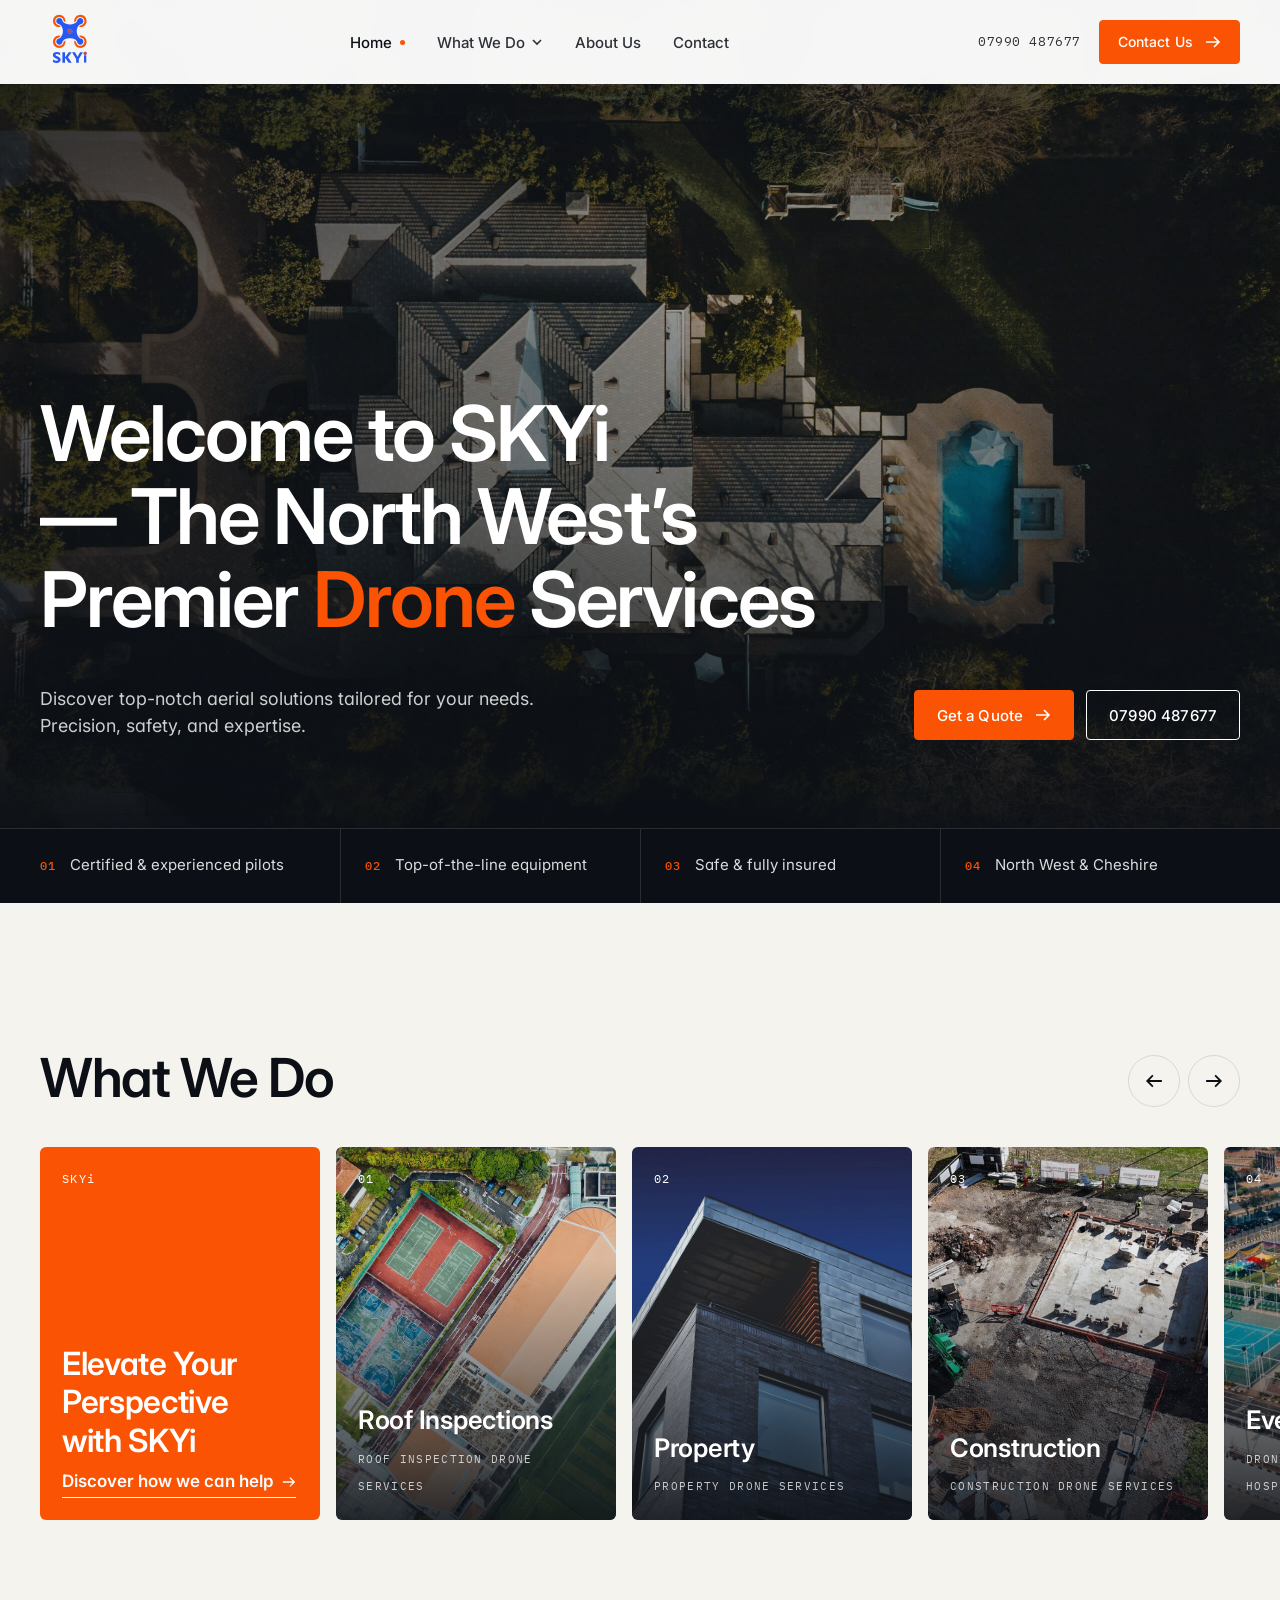
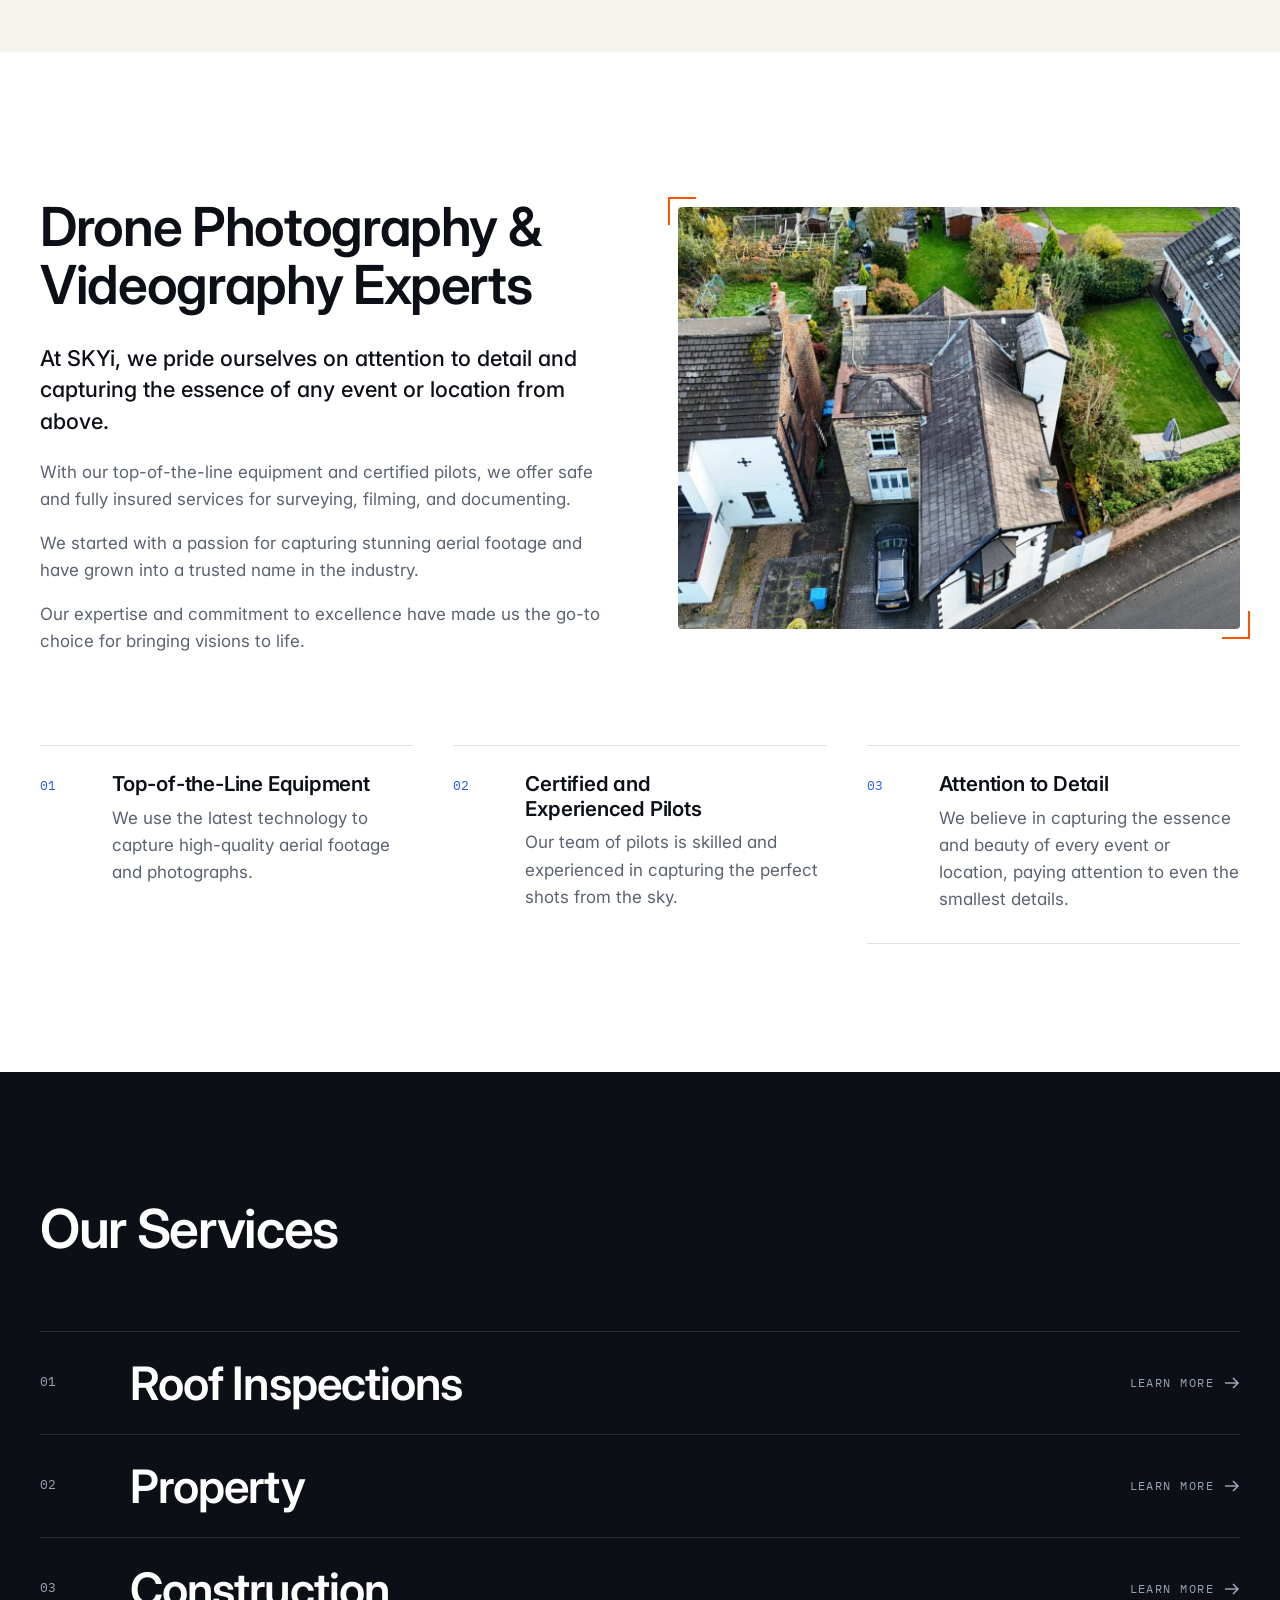
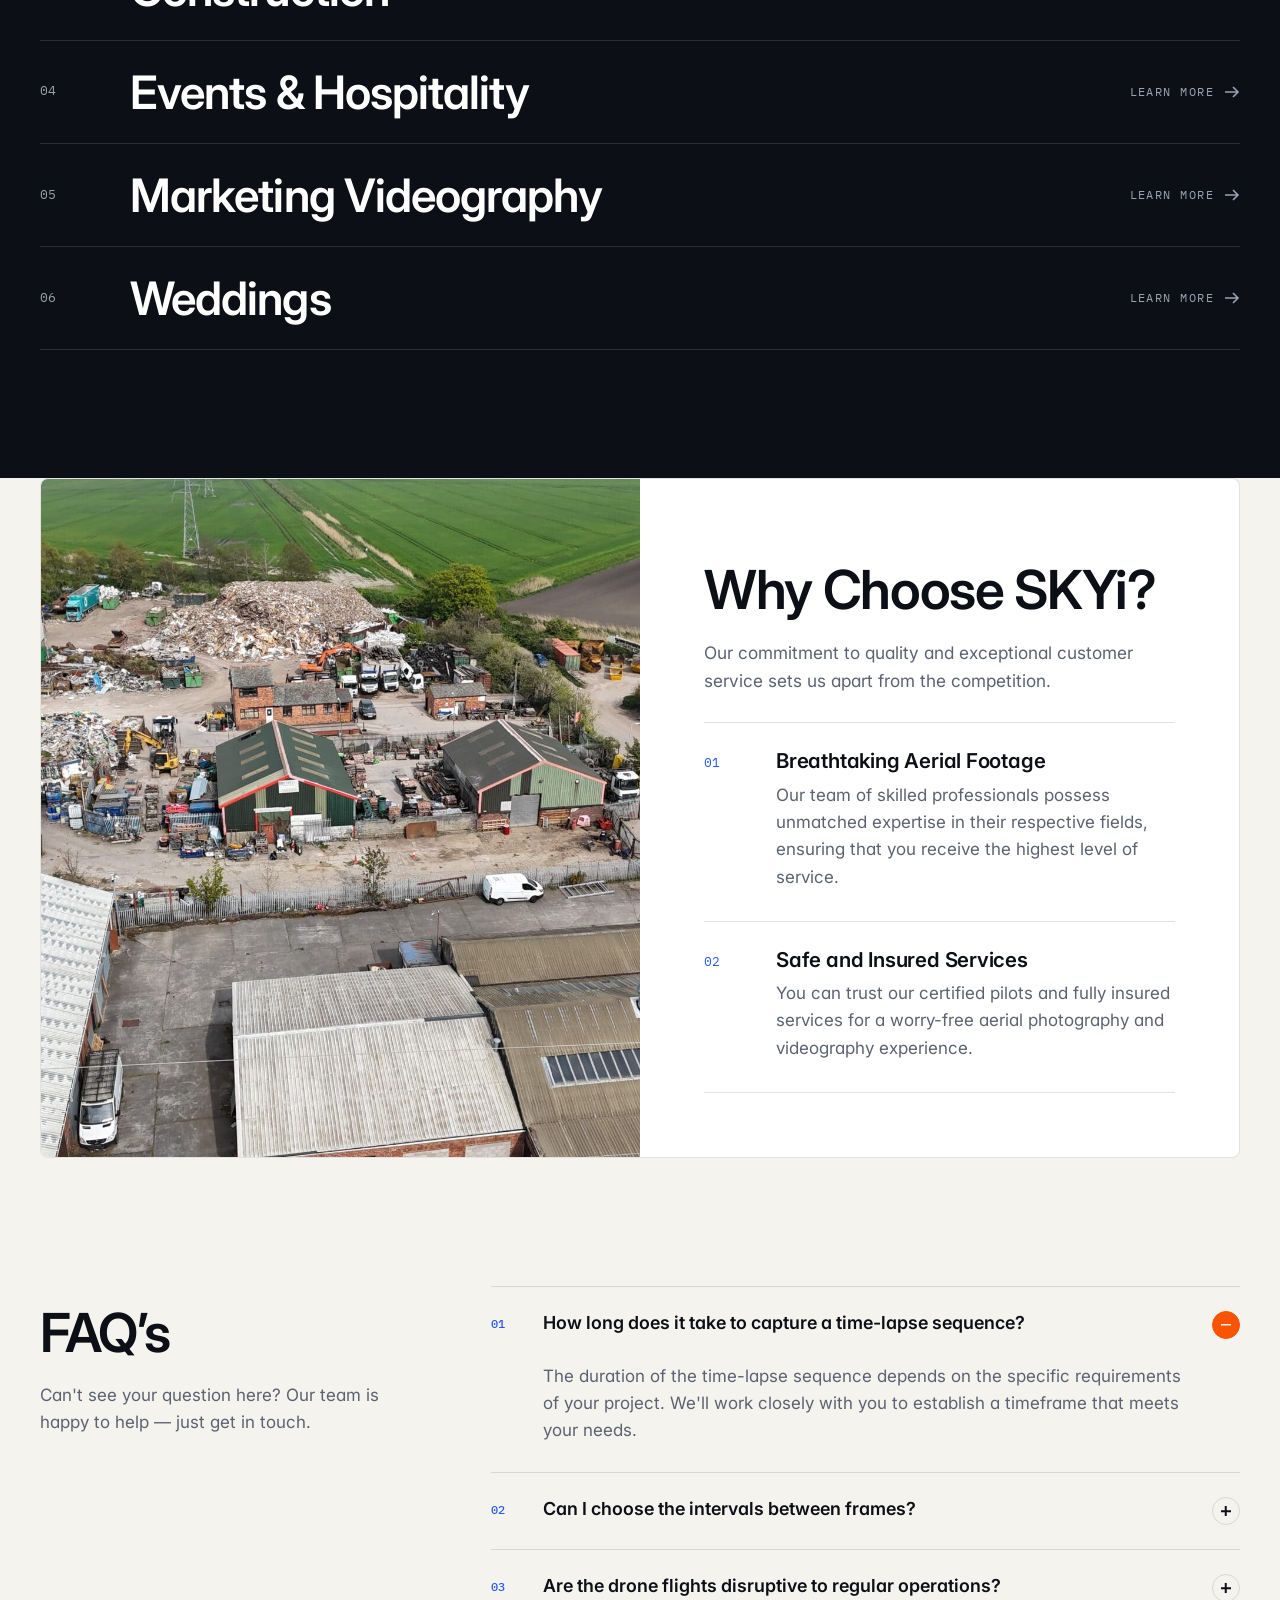
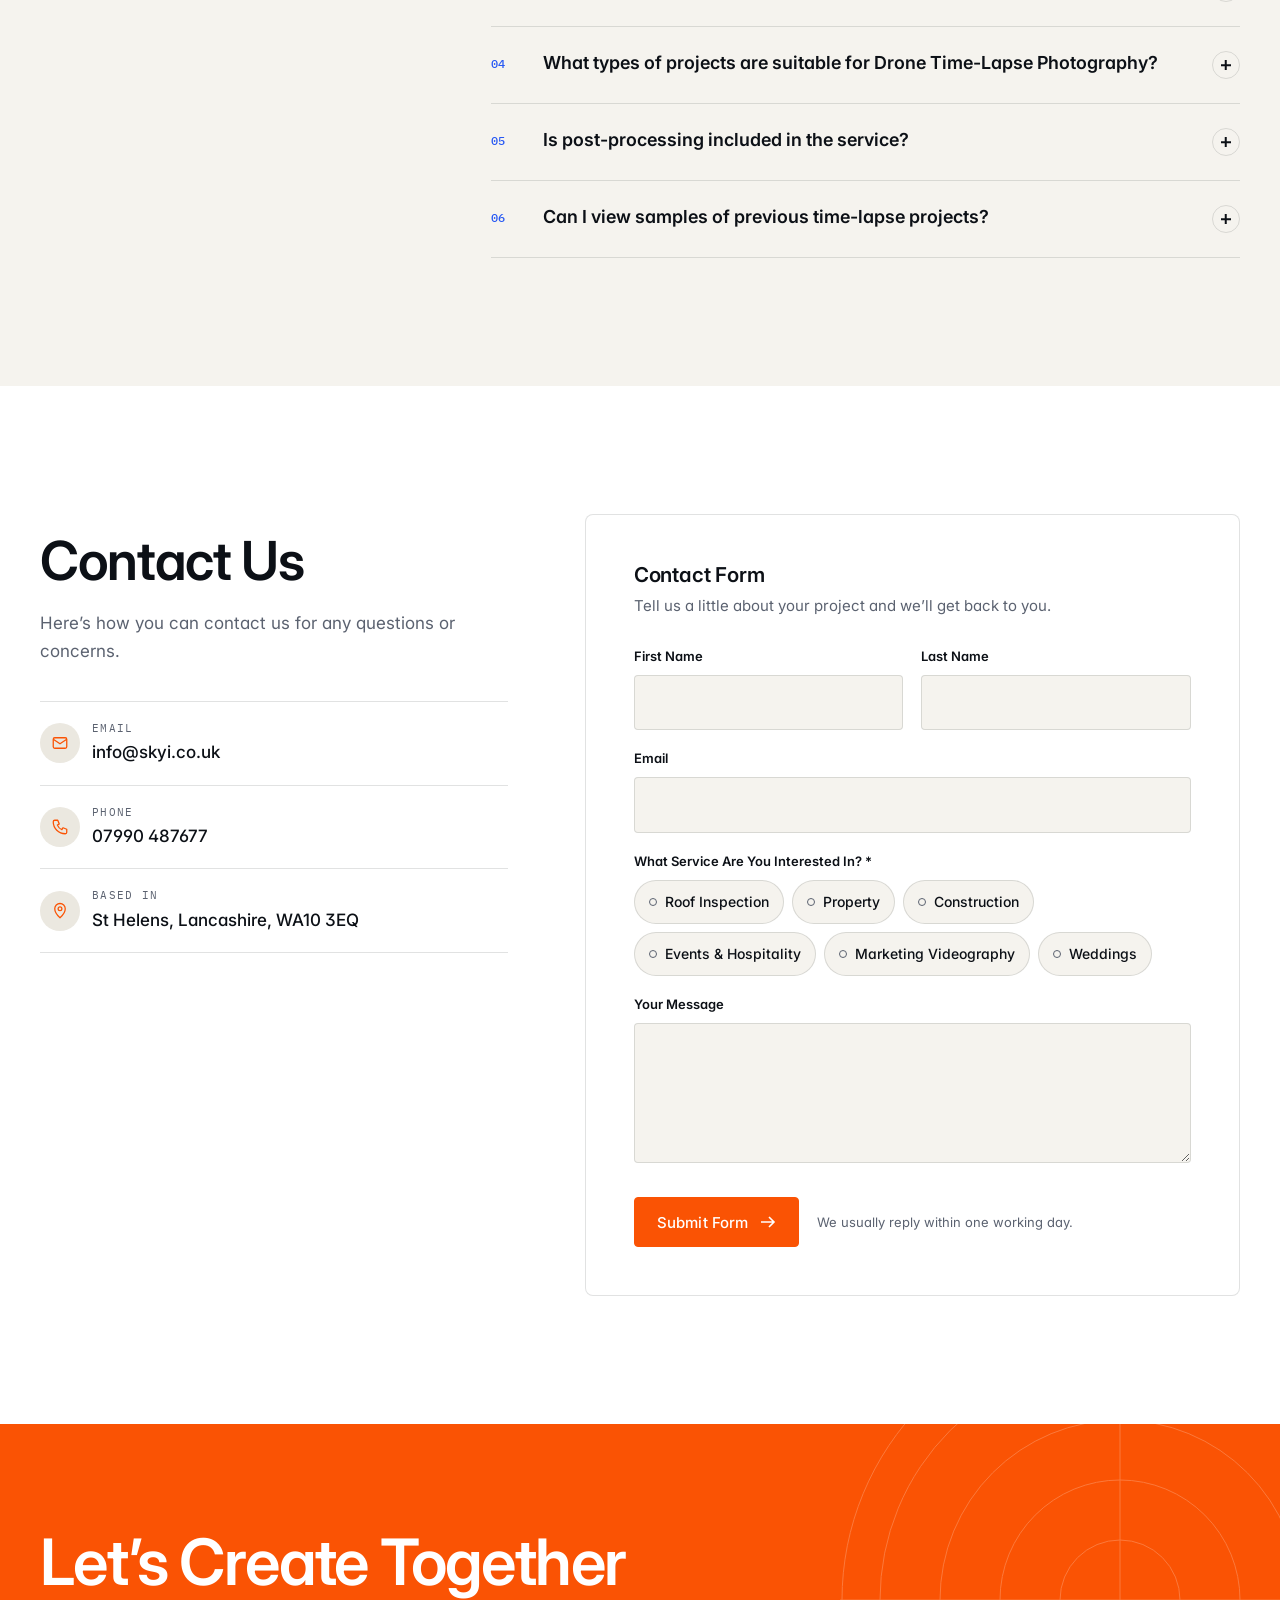
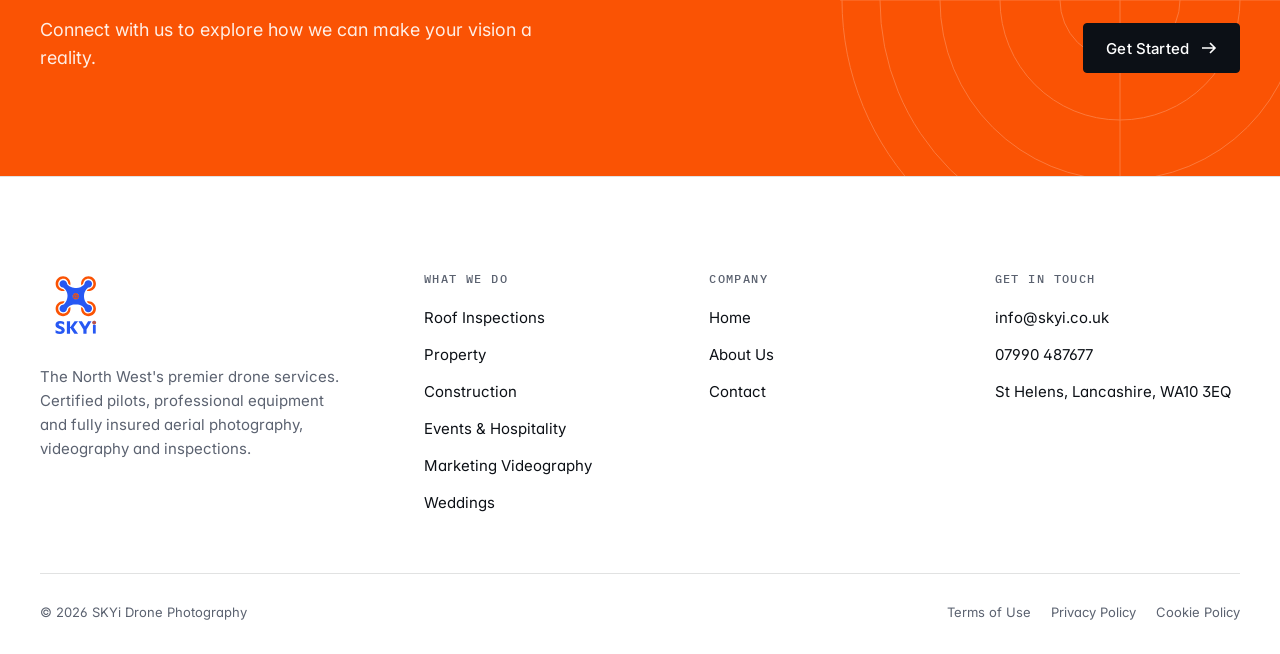
==== commit b7352f45: "Switch typography to Inter Co-Authored-By: Claude Opus 5.5 <noreply@anthropic.com>" ====
--- a/index.html
+++ b/index.html
@@ -9,7 +9,7 @@
 <link rel="icon" href="assets/logo.svg" type="image/svg+xml">
 <link rel="preconnect" href="https://fonts.googleapis.com">
 <link rel="preconnect" href="https://fonts.gstatic.com" crossorigin>
-<link href="https://fonts.googleapis.com/css2?family=Archivo:wdth,wght@62..125,100..900&family=IBM+Plex+Mono:wght@400;500&display=swap" rel="stylesheet">
+<link href="https://fonts.googleapis.com/css2?family=Inter:opsz,wght@14..32,300..700&family=IBM+Plex+Mono:wght@400;500&display=swap" rel="stylesheet">
 <link rel="stylesheet" href="assets/site.css">
 </head>
 <body>
--- a/assets/site.css
+++ b/assets/site.css
@@ -21,7 +21,7 @@
   --blue: #2758f3;
   --num: #2758f3;
 
-  --font: "Archivo", system-ui, -apple-system, "Segoe UI", sans-serif;
+  --font: "Inter", system-ui, -apple-system, "Segoe UI", sans-serif;
   --mono: "IBM Plex Mono", ui-monospace, "SF Mono", Menlo, monospace;
 
   --wrap: 1240px;
@@ -44,7 +44,7 @@
   font-family: var(--font);
   font-size: 17px;
   line-height: 1.6;
-  font-stretch: 100%;
+  font-feature-settings: "cv11", "ss01";
   -webkit-font-smoothing: antialiased;
 }
 
@@ -55,10 +55,10 @@
 
 h1, h2, h3, h4 {
   margin: 0;
-  font-weight: 700;
-  font-stretch: 115%;
-  line-height: 1.04;
-  letter-spacing: -0.02em;
+  font-weight: 600;
+  line-height: 1.08;
+  letter-spacing: -0.025em;
+  font-optical-sizing: auto;
   text-wrap: balance;
 }
 
@@ -120,8 +120,7 @@
   border-radius: var(--radius);
   background: var(--bg);
   color: var(--fg);
-  font: 600 15px/1 var(--font);
-  font-stretch: 110%;
+  font: 500 15px/1 var(--font);
   letter-spacing: 0.01em;
   text-decoration: none;
   cursor: pointer;
@@ -290,7 +289,7 @@
   .menu-open .site-header { background: var(--white); }
   .menu-open .site-header .bar { height: 68px; }
   .nav > a, .nav .drop > button {
-    font-size: 22px; font-stretch: 112%; font-weight: 600;
+    font-size: 22px; font-weight: 600;
     padding: 18px 0; border-radius: 0; width: 100%; justify-content: space-between;
     border-bottom: 1px solid var(--line); opacity: 1;
   }
@@ -576,7 +575,6 @@
   padding: 24px 0;
   font-weight: 600;
   font-size: clamp(1.05rem, 1.4vw, 1.2rem);
-  font-stretch: 105%;
   line-height: 1.35;
 }
 .faq summary::-webkit-details-marker { display: none; }
@@ -675,7 +673,7 @@
   position: relative;
 }
 .index .n { font-family: var(--mono); font-size: 13px; color: var(--muted-on-dark); }
-.index .t { font-size: clamp(1.6rem, 3.6vw, 3rem); font-weight: 700; font-stretch: 118%; letter-spacing: -0.02em; line-height: 1; transition: transform .4s var(--ease), color .3s; }
+.index .t { font-size: clamp(1.6rem, 3.6vw, 3rem); font-weight: 600; letter-spacing: -0.02em; line-height: 1; transition: transform .4s var(--ease), color .3s; }
 .index .more { font-family: var(--mono); font-size: 12px; letter-spacing: .12em; text-transform: uppercase; display: flex; align-items: center; gap: 10px; color: var(--muted-on-dark); transition: color .3s; }
 .index .more svg { width: 16px; height: 16px; }
 .index a:hover .t { transform: translateX(10px); color: var(--orange); }
@@ -879,7 +877,7 @@
 }
 .foot-top img { height: 72px; width: auto; margin-bottom: 20px; }
 .foot-top p { color: var(--muted); max-width: 34ch; font-size: 15px; }
-.foot-top h4 { font-family: var(--mono); font-weight: 500; font-size: 12px; letter-spacing: .12em; text-transform: uppercase; color: var(--muted); margin-bottom: 18px; font-stretch: 100%; }
+.foot-top h4 { font-family: var(--mono); font-weight: 500; font-size: 12px; letter-spacing: .12em; text-transform: uppercase; color: var(--muted); margin-bottom: 18px; }
 .foot-top ul { list-style: none; margin: 0; padding: 0; display: grid; gap: 10px; }
 .foot-top ul a { text-decoration: none; color: var(--ink); font-size: 15px; }
 .foot-top ul a:hover { color: var(--orange); }
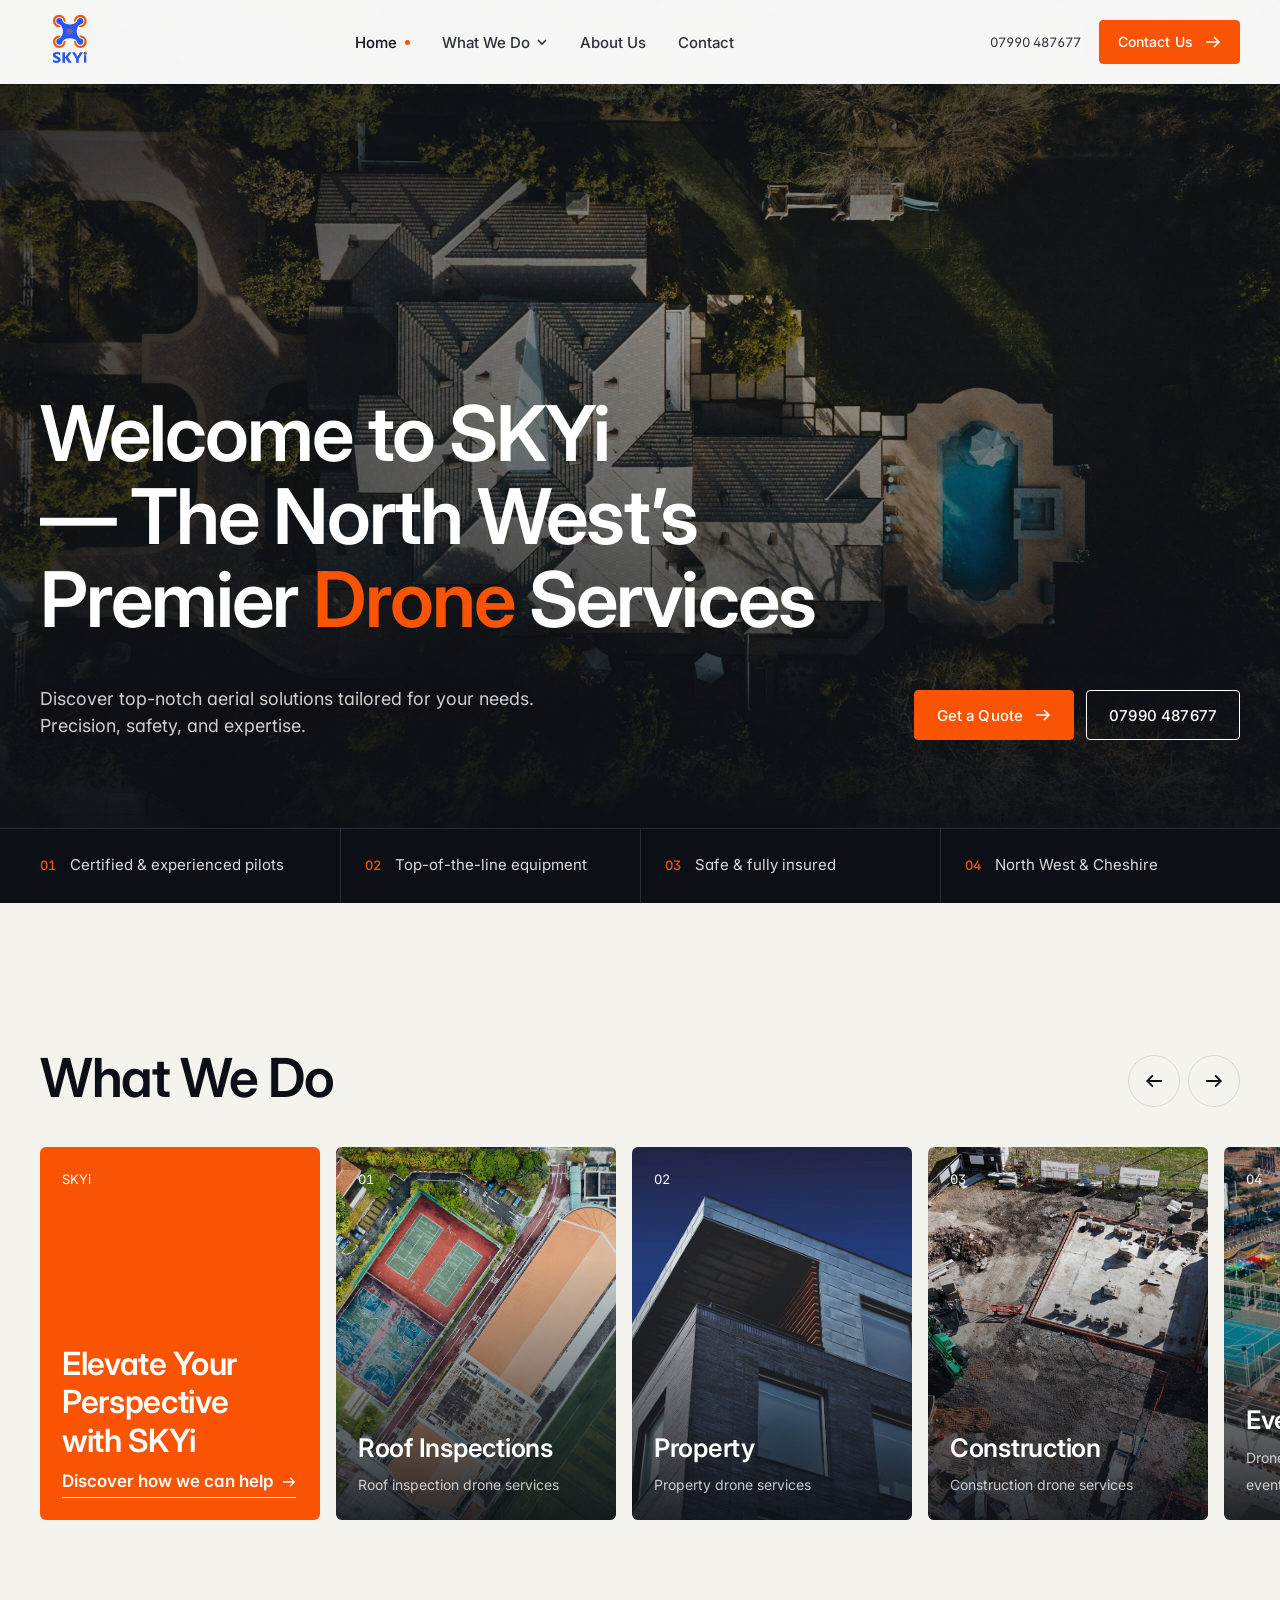
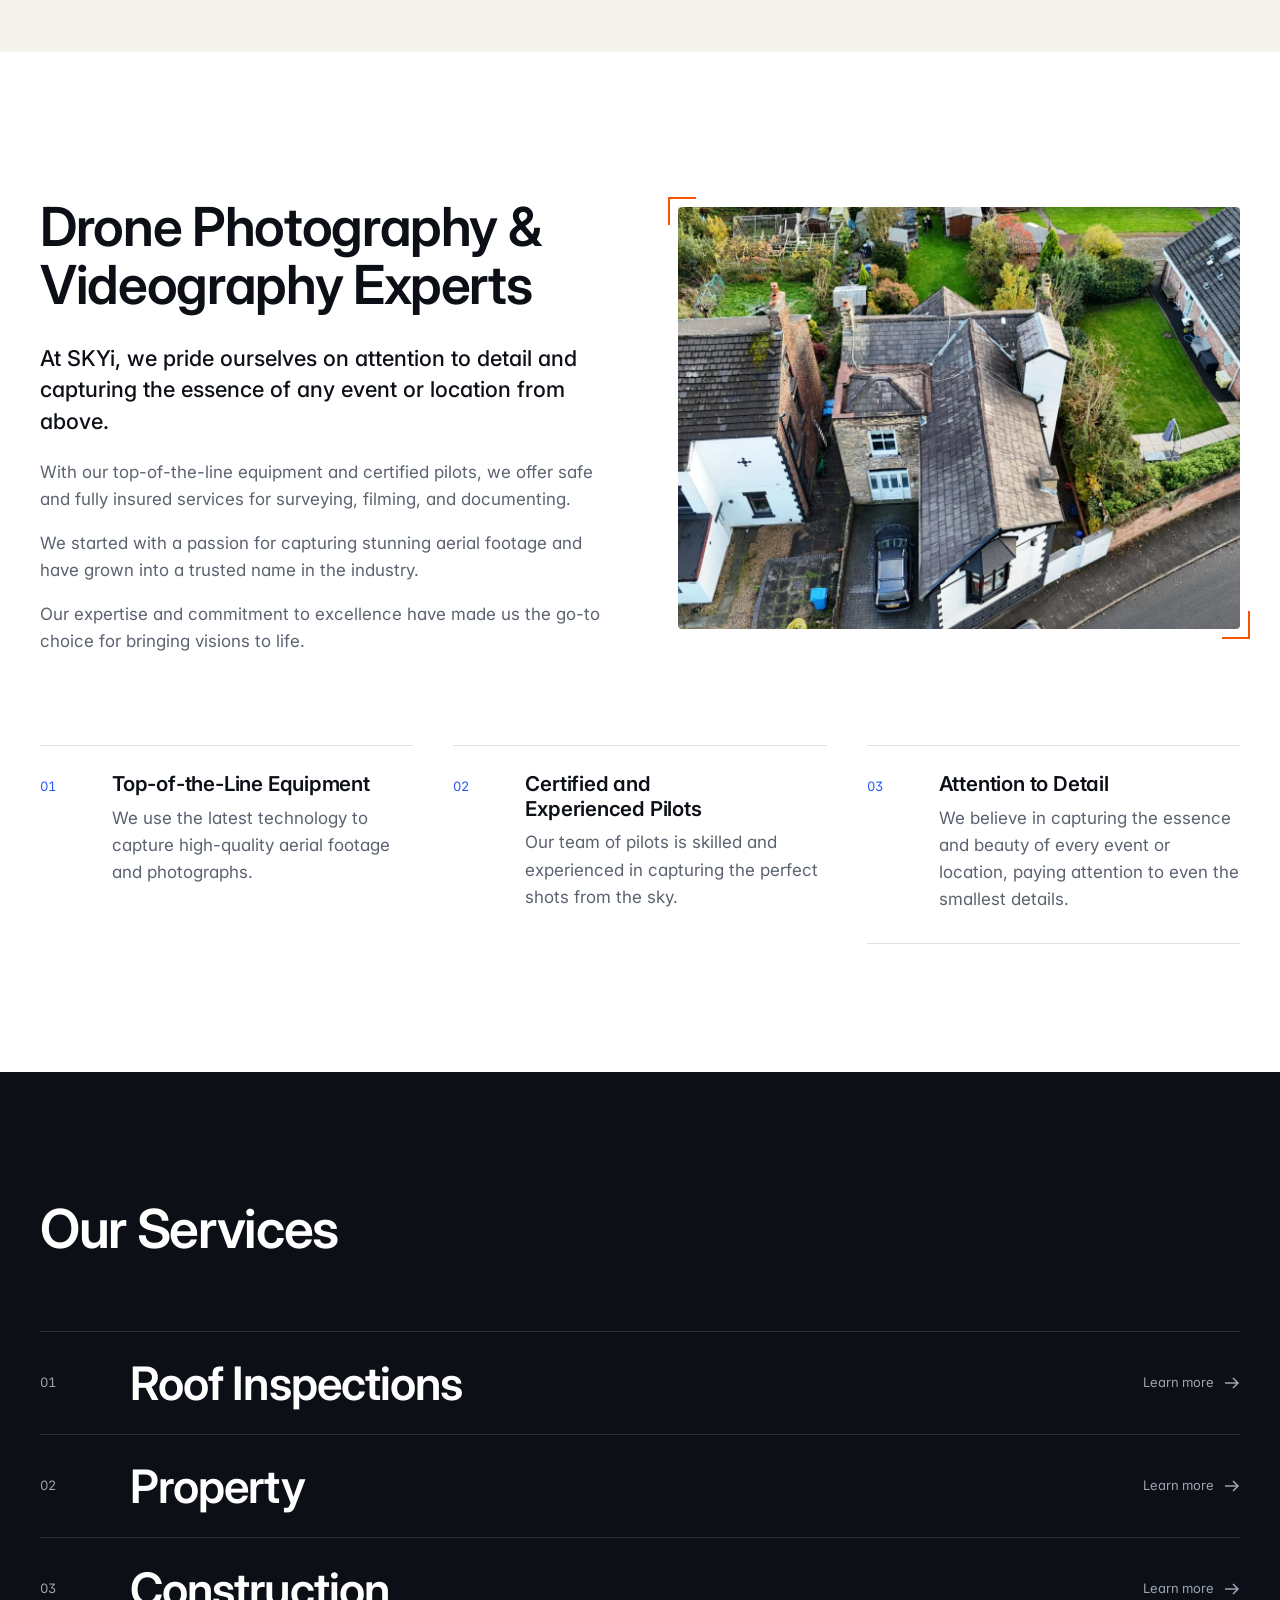
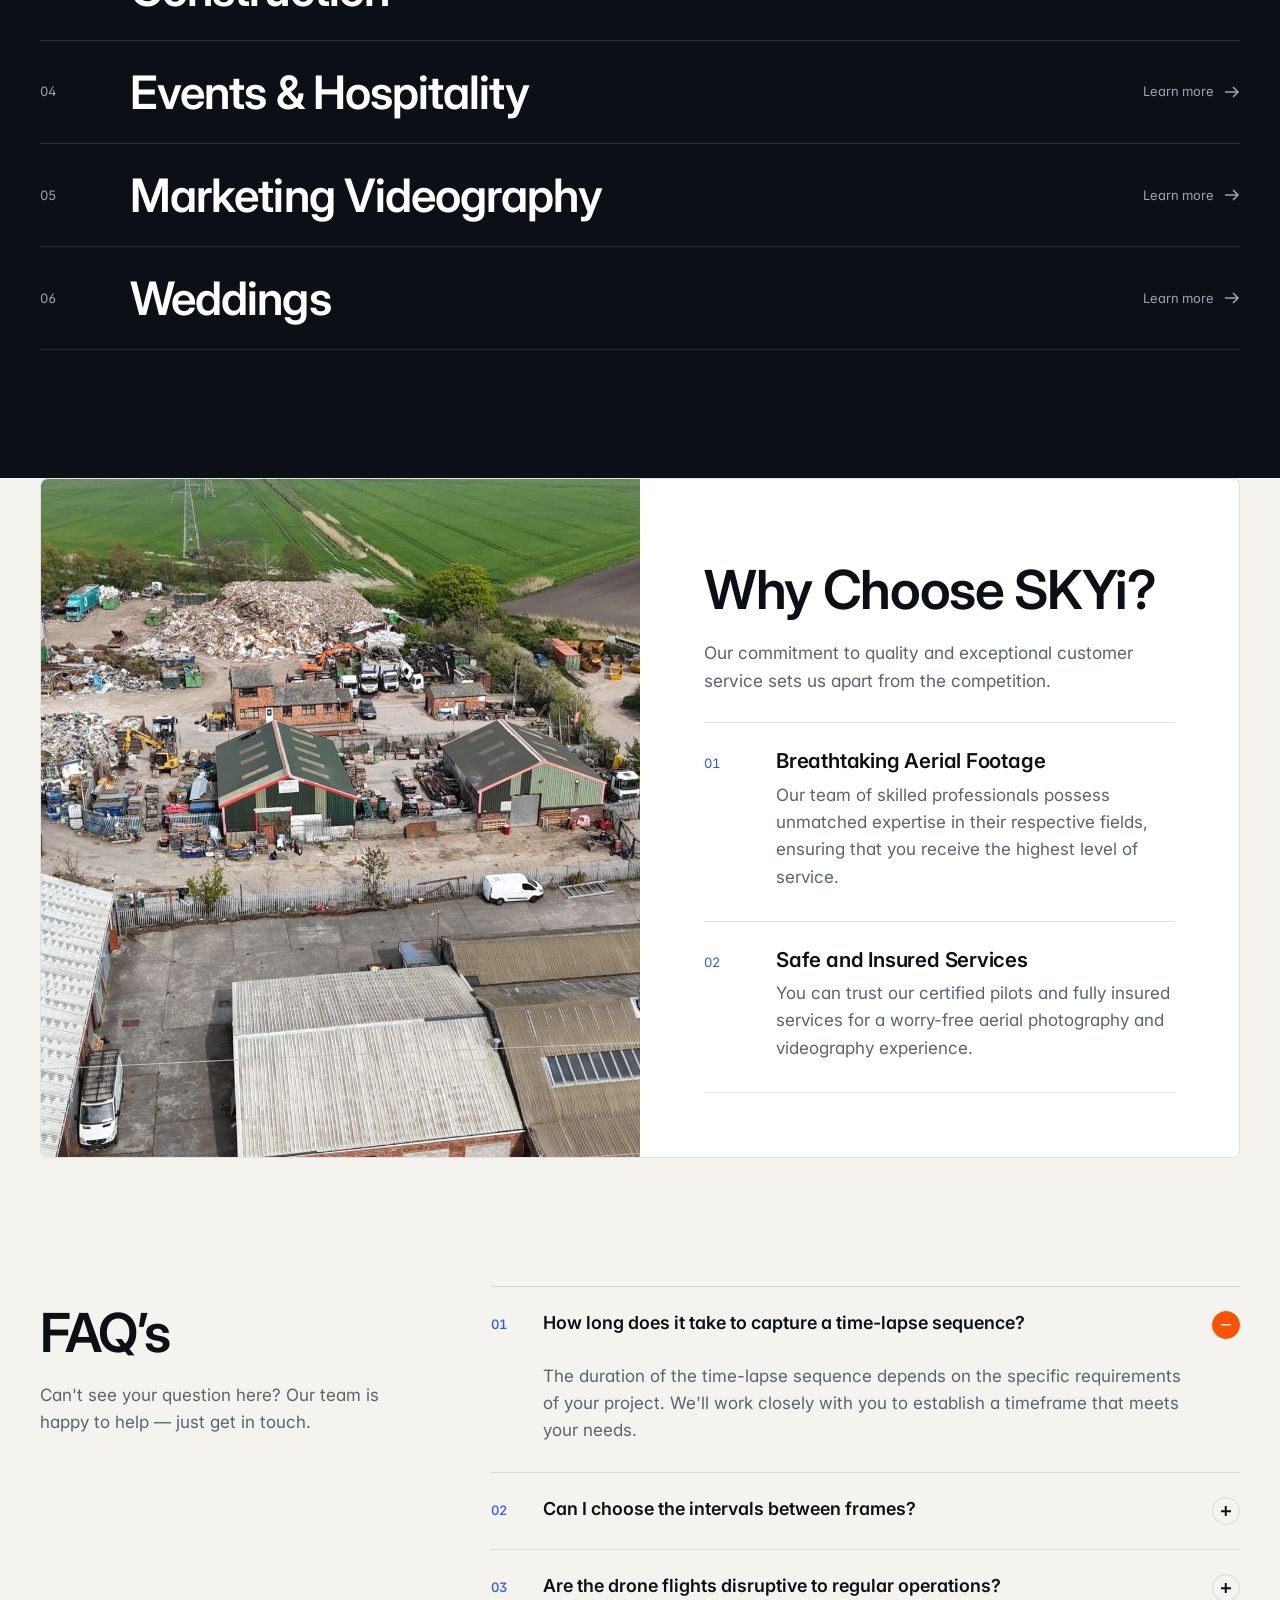
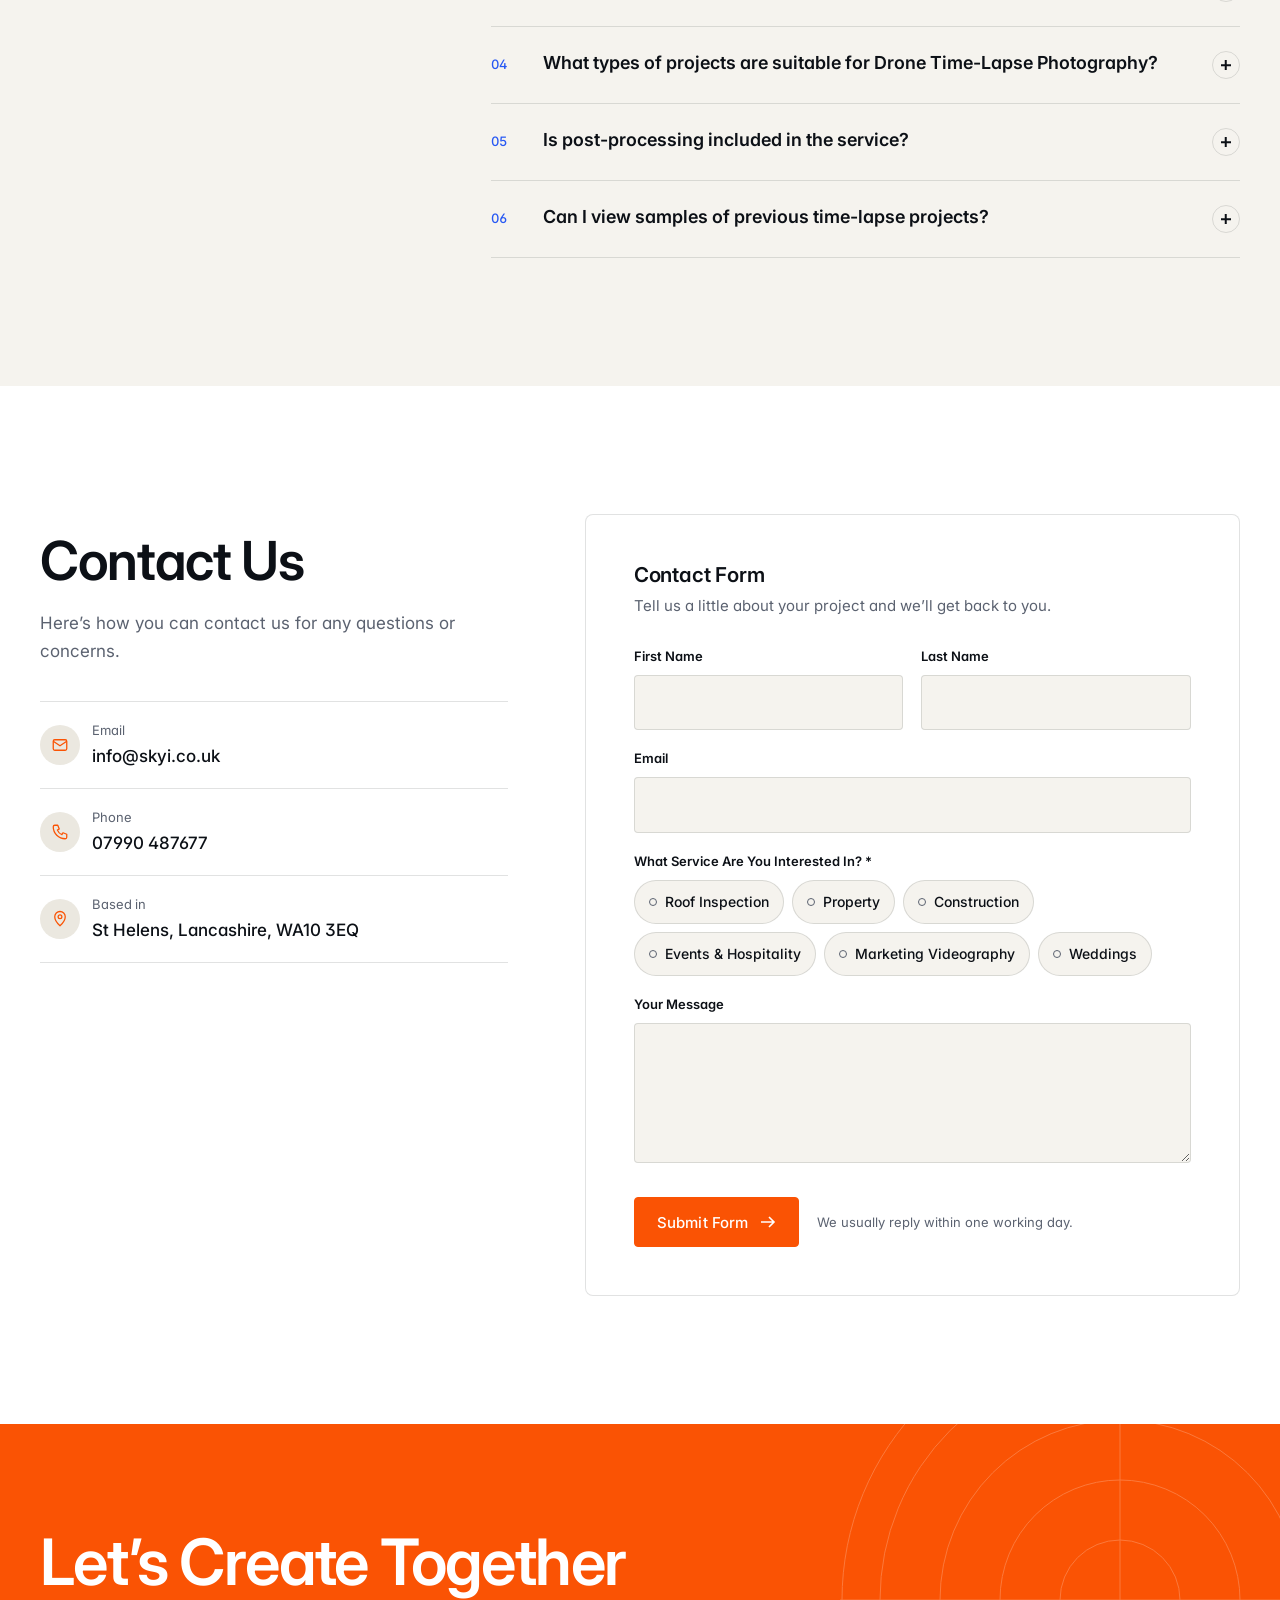
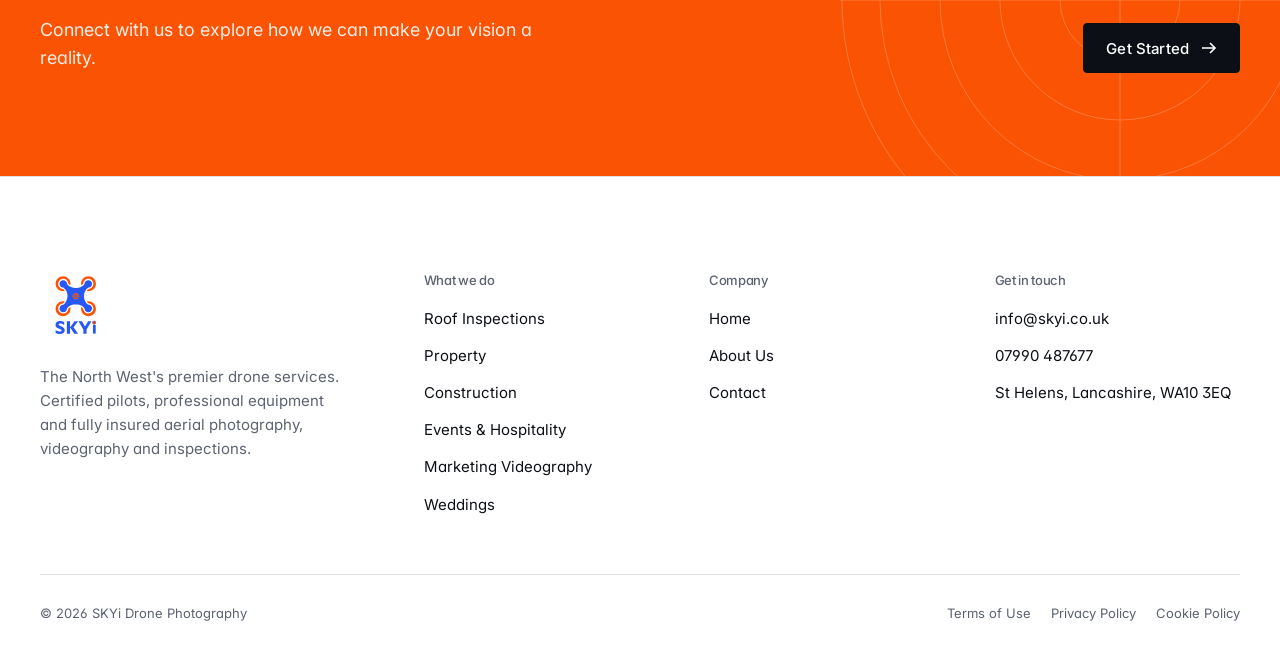
==== commit 9e0243ef: "Replace monospace labels with Inter Co-Authored-By: Claude Opus 5.5 <noreply@anthropic.com>" ====
--- a/index.html
+++ b/index.html
@@ -9,7 +9,7 @@
 <link rel="icon" href="assets/logo.svg" type="image/svg+xml">
 <link rel="preconnect" href="https://fonts.googleapis.com">
 <link rel="preconnect" href="https://fonts.gstatic.com" crossorigin>
-<link href="https://fonts.googleapis.com/css2?family=Inter:opsz,wght@14..32,300..700&family=IBM+Plex+Mono:wght@400;500&display=swap" rel="stylesheet">
+<link href="https://fonts.googleapis.com/css2?family=Inter:opsz,wght@14..32,300..700&display=swap" rel="stylesheet">
 <link rel="stylesheet" href="assets/site.css">
 </head>
 <body>
@@ -19,23 +19,24 @@
     <a class="brand" href="" aria-label="SKYi Drone Photography — home">
       <img src="assets/logo.svg" alt="SKYi" width="60" height="60">
     </a>
-    <nav class="nav" aria-label="Main">
+    <nav class="nav" id="site-nav" aria-label="Main">
       <a href="" aria-current="page">Home</a>
       <div class="drop">
         <button type="button" aria-expanded="false" aria-haspopup="true">What We Do <svg viewBox="0 0 12 12" fill="none" aria-hidden="true"><path d="m2 4 4 4 4-4" stroke="currentColor" stroke-width="1.6"/></svg></button>
-        <div class="drop-panel"><a href="roof-inspections/"><span class="n">01</span><strong>Roof Inspections</strong><small>Safe, fast aerial roof assessments with full reporting.</small></a><a href="property-drone-services/"><span class="n">02</span><strong>Property</strong><small>Inspections, aerial photography and walkthrough video.</small></a><a href="drone-construction-survey/"><span class="n">03</span><strong>Construction</strong><small>Surveys, mapping and progress monitoring on site.</small></a><a href="events-hospitality/"><span class="n">04</span><strong>Events &amp; Hospitality</strong><small>Aerial event coverage and venue showcases.</small></a><a href="drone-filming-videography-north-west/"><span class="n">05</span><strong>Marketing Videography</strong><small>Brand films and aerial content that sells.</small></a><a href="weddings/"><span class="n">06</span><strong>Weddings</strong><small>Cinematic aerial films of your special day.</small></a></div>
+        <div class="drop-panel"><a href="roof-inspections/"><span class="n">01</span><img class="thumb" src="assets/img/roof.jpg" alt="" loading="lazy"><strong>Roof Inspections</strong><small>Safe, fast aerial roof assessments with full reporting.</small></a><a href="property-drone-services/"><span class="n">02</span><img class="thumb" src="assets/img/property.jpg" alt="" loading="lazy"><strong>Property</strong><small>Inspections, aerial photography and walkthrough video.</small></a><a href="drone-construction-survey/"><span class="n">03</span><img class="thumb" src="assets/img/construction.jpg" alt="" loading="lazy"><strong>Construction</strong><small>Surveys, mapping and progress monitoring on site.</small></a><a href="events-hospitality/"><span class="n">04</span><img class="thumb" src="assets/img/events.jpg" alt="" loading="lazy"><strong>Events &amp; Hospitality</strong><small>Aerial event coverage and venue showcases.</small></a><a href="drone-filming-videography-north-west/"><span class="n">05</span><img class="thumb" src="assets/img/dji-site.jpg" alt="" loading="lazy"><strong>Marketing Videography</strong><small>Brand films and aerial content that sells.</small></a><a href="weddings/"><span class="n">06</span><img class="thumb" src="assets/img/wedding-champagne.jpg" alt="" loading="lazy"><strong>Weddings</strong><small>Cinematic aerial films of your special day.</small></a></div>
       </div>
       <a href="about-us-drone-photography/">About Us</a>
       <a href="aerial-drone-photgraphy-north-west/">Contact</a>
       <div class="mobile-cta">
         <a class="btn" href="aerial-drone-photgraphy-north-west/">Get a Quote <svg viewBox="0 0 16 16" fill="none" aria-hidden="true"><path d="M1 8h13M9 3l5 5-5 5" stroke="currentColor" stroke-width="1.6"/></svg></a>
-        <a class="btn ghost" href="tel:+447990487677">Call 07990 487677</a>
+        <a class="btn ghost" href="tel:+447990487677">Call us</a>
+        <a class="mail" href="mailto:info@skyi.co.uk">info@skyi.co.uk</a>
       </div>
     </nav>
     <div class="header-cta">
       <a class="phone" href="tel:+447990487677">07990 487677</a>
       <a class="btn" href="aerial-drone-photgraphy-north-west/">Contact Us <svg viewBox="0 0 16 16" fill="none" aria-hidden="true"><path d="M1 8h13M9 3l5 5-5 5" stroke="currentColor" stroke-width="1.6"/></svg></a>
-      <button class="menu-toggle" type="button" aria-label="Menu" aria-expanded="false"><span></span></button>
+      <button class="menu-toggle" type="button" aria-expanded="false" aria-controls="site-nav"><span class="t-open">Menu</span><span class="t-close">Close</span><span class="bars" aria-hidden="true"><i></i><i></i></span></button>
     </div>
   </div>
 </header>
--- a/assets/site.css
+++ b/assets/site.css
@@ -22,7 +22,7 @@
   --num: #2758f3;
 
   --font: "Inter", system-ui, -apple-system, "Segoe UI", sans-serif;
-  --mono: "IBM Plex Mono", ui-monospace, "SF Mono", Menlo, monospace;
+  --mono: var(--font);
 
   --wrap: 1240px;
   --gutter: clamp(16px, 4vw, 40px);
@@ -85,12 +85,11 @@
 /* ---------- small type ---------- */
 
 .label {
-  font-family: var(--mono);
+  font-variant-numeric: tabular-nums;
   font-size: 12px;
   font-weight: 500;
   letter-spacing: 0.12em;
-  text-transform: uppercase;
-  display: inline-flex;
+    display: inline-flex;
   align-items: center;
   gap: 10px;
   color: var(--muted);
@@ -235,13 +234,13 @@
   text-decoration: none;
 }
 .drop-panel a:hover { background: var(--paper); }
-.drop-panel .n { grid-row: span 2; font-family: var(--mono); font-size: 12px; color: var(--num); padding-top: 3px; }
+.drop-panel .n { grid-row: span 2; font-variant-numeric: tabular-nums; font-size: 13px; color: var(--num); padding-top: 3px; }
 .drop-panel strong { font-weight: 600; font-size: 15px; }
 .drop-panel small { color: var(--muted); font-size: 13px; line-height: 1.4; }
 
 .header-cta { display: flex; align-items: center; gap: 18px; }
 .header-cta .phone {
-  font-family: var(--mono); font-size: 13px; text-decoration: none; letter-spacing: .04em;
+  font-variant-numeric: tabular-nums; font-size: 13px; text-decoration: none;
   opacity: .85;
 }
 .header-cta .phone:hover { opacity: 1; }
@@ -249,67 +248,116 @@
 
 .menu-toggle {
   display: none;
-  appearance: none; background: none; border: 1px solid var(--line); color: inherit;
-  width: 46px; height: 46px; border-radius: var(--radius); cursor: pointer;
-  align-items: center; justify-content: center;
-}
-.menu-toggle span, .menu-toggle span::before, .menu-toggle span::after {
-  display: block; width: 18px; height: 2px; background: currentColor; position: relative;
-  transition: transform .3s var(--ease), background .2s;
-}
-.menu-toggle span::before, .menu-toggle span::after { content: ""; position: absolute; left: 0; }
-.menu-toggle span::before { top: -6px; }
-.menu-toggle span::after { top: 6px; }
-.menu-open .menu-toggle span { background: transparent; }
-.menu-open .menu-toggle span::before { transform: translateY(6px) rotate(45deg); }
-.menu-open .menu-toggle span::after { transform: translateY(-6px) rotate(-45deg); }
+  appearance: none; background: var(--paper); border: 0; color: var(--ink);
+  height: 44px; padding: 0 14px 0 16px; border-radius: 100px; cursor: pointer;
+  align-items: center; gap: 10px;
+  font: 500 14px/1 var(--font);
+  transition: background .2s;
+}
+.menu-toggle:hover { background: var(--paper-2); }
+.menu-toggle .bars { position: relative; width: 18px; height: 10px; display: block; }
+.menu-toggle .bars i {
+  position: absolute; left: 0; width: 18px; height: 1.75px; border-radius: 2px; background: currentColor;
+  transition: transform .35s var(--ease), top .35s var(--ease);
+}
+.menu-toggle .bars i:first-child { top: 0; }
+.menu-toggle .bars i:last-child { top: 8px; }
+.menu-open .menu-toggle .bars i:first-child { top: 4px; transform: rotate(45deg); }
+.menu-open .menu-toggle .bars i:last-child { top: 4px; transform: rotate(-45deg); }
+.menu-toggle .t-close { display: none; }
+.menu-open .menu-toggle .t-open { display: none; }
+.menu-open .menu-toggle .t-close { display: inline; }
+
+.drop-panel .thumb { display: none; }
+.nav .mobile-cta { display: none; }
 
 @media (max-width: 1080px) {
   .header-cta .phone { display: none; }
 }
 
 @media (max-width: 920px) {
+  /* backdrop-filter would trap the fixed menu inside the header box */
+  .site-header { backdrop-filter: none; -webkit-backdrop-filter: none; background: var(--white); }
+  .site-header .bar, .site-header.scrolled .bar { height: 68px; }
+  .brand img, .site-header.scrolled .brand img { height: 48px; }
   .menu-toggle { display: inline-flex; }
   .header-cta .btn { display: none; }
+
   .nav {
     position: fixed;
-    inset: 68px 0 0 0;
+    top: 68px; left: 0; right: 0;
+    height: calc(100dvh - 68px);
     background: var(--white);
+    border-top: 1px solid var(--line);
     flex-direction: column;
     align-items: stretch;
-    padding: 24px var(--gutter) 40px;
+    padding: 8px var(--gutter) calc(24px + env(safe-area-inset-bottom));
     gap: 0;
     overflow-y: auto;
-    opacity: 0;
+    overscroll-behavior: contain;
+    clip-path: inset(0 0 100% 0);
     visibility: hidden;
-    transform: translateY(-8px);
-    transition: opacity .25s var(--ease), transform .3s var(--ease), visibility .25s;
+    transition: clip-path .45s var(--ease), visibility 0s linear .45s;
   }
-  .menu-open .nav { opacity: 1; visibility: visible; transform: none; }
-  .menu-open .site-header { background: var(--white); }
-  .menu-open .site-header .bar { height: 68px; }
+  .menu-open .nav { clip-path: inset(0 0 0 0); visibility: visible; transition: clip-path .45s var(--ease); }
+
+  .nav > a, .nav > .drop {
+    opacity: 0; transform: translateY(10px);
+    transition: opacity .35s var(--ease), transform .45s var(--ease);
+  }
+  .menu-open .nav > a, .menu-open .nav > .drop { opacity: 1; transform: none; }
+  .menu-open .nav > :nth-child(1) { transition-delay: .08s; }
+  .menu-open .nav > :nth-child(2) { transition-delay: .12s; }
+  .menu-open .nav > :nth-child(3) { transition-delay: .16s; }
+  .menu-open .nav > :nth-child(4) { transition-delay: .20s; }
+
   .nav > a, .nav .drop > button {
-    font-size: 22px; font-weight: 600;
-    padding: 18px 0; border-radius: 0; width: 100%; justify-content: space-between;
+    font-size: 26px; font-weight: 600; letter-spacing: -0.02em;
+    padding: 20px 0; border-radius: 0; width: 100%; justify-content: space-between;
     border-bottom: 1px solid var(--line); opacity: 1;
   }
+  .nav > a::after { content: none !important; }
+  .nav > a[aria-current="page"] { color: var(--orange); }
   .nav > a:hover, .nav .drop > button:hover, .nav .drop.open > button { background: none; }
+  .nav .drop > button svg {
+    width: 32px; height: 32px; padding: 9px; border-radius: 50%; background: var(--paper);
+  }
+  .nav .drop.current > button::after { content: none; }
+
   .drop-panel {
     position: static; width: auto; transform: none; box-shadow: none;
-    background: transparent; color: var(--ink); grid-template-columns: 1fr;
-    padding: 0; display: none; opacity: 1; visibility: visible;
+    background: transparent; color: var(--ink);
+    grid-template-columns: 1fr; gap: 4px;
+    padding: 0; opacity: 1; visibility: visible;
+    display: grid; grid-template-rows: 0fr; overflow: hidden;
+    transition: grid-template-rows .4s var(--ease);
   }
-  .drop.open .drop-panel { display: grid; transform: none; }
-  .drop-panel a { padding: 14px 0 14px 4px; }
-  .drop-panel a:hover { background: none; }
-  .drop-panel small { color: var(--muted); }
-  .nav .mobile-only { display: flex; }
-  .nav .mobile-cta { margin-top: 28px; display: flex; flex-direction: column; gap: 12px; }
-  .nav .mobile-cta .btn { justify-content: center; }
+  .drop.open .drop-panel { transform: none; padding: 12px 0 16px; border-bottom: 1px solid var(--line); }
+  .drop-panel a {
+    grid-template-columns: 52px 1fr; gap: 0 14px; align-items: center;
+    padding: 8px; margin: 0 -8px; border-radius: 10px;
+  }
+  .drop-panel a:hover, .drop-panel a[aria-current="page"] { background: var(--paper); }
+  .drop-panel .n { display: none; }
+  .drop-panel .thumb {
+    display: block; grid-row: span 2; width: 52px; height: 52px; border-radius: 8px; object-fit: cover;
+  }
+  .drop-panel strong { font-size: 16px; align-self: end; }
+  .drop-panel small { color: var(--muted); align-self: start; }
+  .drop:not(.open) .drop-panel > * { display: none; }
+
+  .nav .mobile-cta {
+    margin-top: auto; padding-top: 28px; display: grid; grid-template-columns: 1fr 1fr; gap: 10px;
+    opacity: 0; transition: opacity .4s var(--ease) .1s;
+  }
+  .menu-open .nav .mobile-cta { opacity: 1; transition-delay: .24s; }
+  .nav .mobile-cta .btn { justify-content: center; padding: 16px 12px; }
+  .nav .mobile-cta .btn.ghost { color: var(--ink); border-color: var(--line); }
+  .nav .mobile-cta .mail {
+    grid-column: 1 / -1; text-align: center; font-size: 14px; color: var(--muted);
+    text-decoration: none; padding-top: 8px;
+  }
   .menu-open { overflow: hidden; }
-}
-@media (min-width: 921px) {
-  .nav .mobile-cta { display: none; }
 }
 
 /* ==========================================================
@@ -378,7 +426,7 @@
   font-size: 15px; color: rgba(255,255,255,.85);
 }
 .strip li + li { padding-left: 24px; border-left: 1px solid var(--line-on-dark); }
-.strip li b { font-family: var(--mono); font-weight: 500; color: var(--orange); font-size: 12px; letter-spacing: .1em; }
+.strip li b { font-variant-numeric: tabular-nums; font-weight: 500; color: var(--orange); font-size: 13px; }
 @media (max-width: 860px) {
   .strip ul { grid-template-columns: 1fr 1fr; }
   .strip li:nth-child(3) { padding-left: 0; border-left: 0; }
@@ -439,7 +487,7 @@
 .frame::after { bottom: -10px; right: -10px; border-bottom-width: 2px; border-right-width: 2px; }
 .frame figcaption {
   position: absolute; left: 16px; bottom: 16px;
-  font-family: var(--mono); font-size: 11px; letter-spacing: .12em; text-transform: uppercase;
+  font-variant-numeric: tabular-nums; font-size: 13px;
   color: var(--white); background: rgba(12,16,22,.7); padding: 6px 10px; border-radius: 2px;
   backdrop-filter: blur(6px);
 }
@@ -462,7 +510,7 @@
 .dark .features li:last-child { border-color: var(--line-on-dark); }
 .features li::before {
   content: counter(f, decimal-leading-zero);
-  font-family: var(--mono); font-size: 13px; color: var(--num); padding-top: 4px; grid-row: span 2;
+  font-variant-numeric: tabular-nums; font-size: 13px; color: var(--num); padding-top: 4px; grid-row: span 2;
 }
 .features h3 { margin-bottom: 8px; }
 .features p { color: var(--muted); margin: 0; }
@@ -488,7 +536,7 @@
 }
 .block:last-child { border-bottom: 1px solid var(--line); }
 .block .n {
-  font-family: var(--mono); font-size: 13px; color: var(--num); padding-top: 6px;
+  font-variant-numeric: tabular-nums; font-size: 13px; color: var(--num); padding-top: 6px;
 }
 .block h3 { font-size: clamp(1.35rem, 2vw, 1.75rem); margin-bottom: 14px; }
 .block p { color: var(--muted); }
@@ -519,7 +567,7 @@
 .card:hover .img img { transform: scale(1.04); }
 .card .img span {
   position: absolute; top: 14px; left: 14px;
-  font-family: var(--mono); font-size: 11px; letter-spacing: .12em; color: var(--white);
+  font-variant-numeric: tabular-nums; font-size: 13px; color: var(--white);
   background: rgba(12,16,22,.65); padding: 5px 8px; border-radius: 2px; backdrop-filter: blur(6px);
 }
 .card .txt { padding: 26px 26px 30px; }
@@ -539,7 +587,7 @@
   padding: 32px 28px 8px 0;
 }
 .benefit + .benefit { padding-left: 28px; border-left: 1px solid var(--line-on-dark); }
-.benefit .n { font-family: var(--mono); font-size: 12px; color: var(--num); letter-spacing: .1em; display: block; margin-bottom: 40px; }
+.benefit .n { font-variant-numeric: tabular-nums; font-size: 13px; color: var(--num); display: block; margin-bottom: 40px; }
 .benefit h3 { margin-bottom: 14px; }
 .benefit p { color: var(--muted-on-dark); font-size: 15.5px; }
 @media (max-width: 1000px) {
@@ -578,7 +626,7 @@
   line-height: 1.35;
 }
 .faq summary::-webkit-details-marker { display: none; }
-.faq summary .n { font-family: var(--mono); font-size: 12px; color: var(--num); font-weight: 500; padding-top: 5px; }
+.faq summary .n { font-variant-numeric: tabular-nums; font-size: 13px; color: var(--num); font-weight: 500; padding-top: 5px; }
 .faq summary .pm {
   width: 28px; height: 28px; border: 1px solid var(--line); border-radius: 50%;
   position: relative; transition: transform .3s var(--ease), background .2s, border-color .2s;
@@ -643,9 +691,9 @@
 .tile img { position: absolute; inset: 0; width: 100%; height: 100%; object-fit: cover; z-index: -2; transition: transform .9s var(--ease); }
 .tile::before { content: ""; position: absolute; inset: 0; z-index: -1; background: linear-gradient(180deg, rgba(12,16,22,.1) 30%, rgba(12,16,22,.88)); transition: background .4s; }
 .tile:hover img { transform: scale(1.05); }
-.tile .n { font-family: var(--mono); font-size: 12px; letter-spacing: .12em; }
+.tile .n { font-variant-numeric: tabular-nums; font-size: 13px; }
 .tile h3 { font-size: 1.6rem; margin-bottom: 8px; }
-.tile small { font-family: var(--mono); font-size: 11px; letter-spacing: .12em; text-transform: uppercase; color: rgba(255,255,255,.75); }
+.tile small { font-size: 14px; color: rgba(255,255,255,.75); }
 .tile .go {
   position: absolute; right: 22px; bottom: 22px; width: 40px; height: 40px; border-radius: 50%;
   background: var(--orange); display: flex; align-items: center; justify-content: center;
@@ -672,9 +720,9 @@
   text-decoration: none;
   position: relative;
 }
-.index .n { font-family: var(--mono); font-size: 13px; color: var(--muted-on-dark); }
+.index .n { font-variant-numeric: tabular-nums; font-size: 13px; color: var(--muted-on-dark); }
 .index .t { font-size: clamp(1.6rem, 3.6vw, 3rem); font-weight: 600; letter-spacing: -0.02em; line-height: 1; transition: transform .4s var(--ease), color .3s; }
-.index .more { font-family: var(--mono); font-size: 12px; letter-spacing: .12em; text-transform: uppercase; display: flex; align-items: center; gap: 10px; color: var(--muted-on-dark); transition: color .3s; }
+.index .more { font-variant-numeric: tabular-nums; font-size: 13px; display: flex; align-items: center; gap: 10px; color: var(--muted-on-dark); transition: color .3s; }
 .index .more svg { width: 16px; height: 16px; }
 .index a:hover .t { transform: translateX(10px); color: var(--orange); }
 .index a:hover .more { color: var(--white); }
@@ -740,7 +788,7 @@
   display: flex; align-items: center; justify-content: center;
   width: 48px; height: 48px; border-radius: 50%;
   border: 1px solid var(--orange); color: var(--orange); background: var(--paper);
-  font-family: var(--mono); font-size: 13px;
+  font-variant-numeric: tabular-nums; font-size: 13px;
   position: relative; z-index: 1; margin-bottom: 28px;
 }
 .process li::after {
@@ -793,7 +841,7 @@
   display: grid; grid-template-columns: 40px minmax(0, 1fr); gap: 12px; align-items: center;
   padding: 18px 0; text-decoration: none; font-weight: 500;
 }
-.details small { display: block; font-family: var(--mono); font-size: 11px; letter-spacing: .12em; text-transform: uppercase; color: var(--muted); font-weight: 400; margin-bottom: 2px; }
+.details small { display: block; font-variant-numeric: tabular-nums; font-size: 13px; color: var(--muted); font-weight: 400; margin-bottom: 2px; }
 .details .ic {
   width: 40px; height: 40px; border-radius: 50%; background: var(--paper-2);
   display: flex; align-items: center; justify-content: center; color: var(--orange);
@@ -877,7 +925,7 @@
 }
 .foot-top img { height: 72px; width: auto; margin-bottom: 20px; }
 .foot-top p { color: var(--muted); max-width: 34ch; font-size: 15px; }
-.foot-top h4 { font-family: var(--mono); font-weight: 500; font-size: 12px; letter-spacing: .12em; text-transform: uppercase; color: var(--muted); margin-bottom: 18px; }
+.foot-top h4 { font-variant-numeric: tabular-nums; font-weight: 500; font-size: 13px; color: var(--muted); margin-bottom: 18px; }
 .foot-top ul { list-style: none; margin: 0; padding: 0; display: grid; gap: 10px; }
 .foot-top ul a { text-decoration: none; color: var(--ink); font-size: 15px; }
 .foot-top ul a:hover { color: var(--orange); }
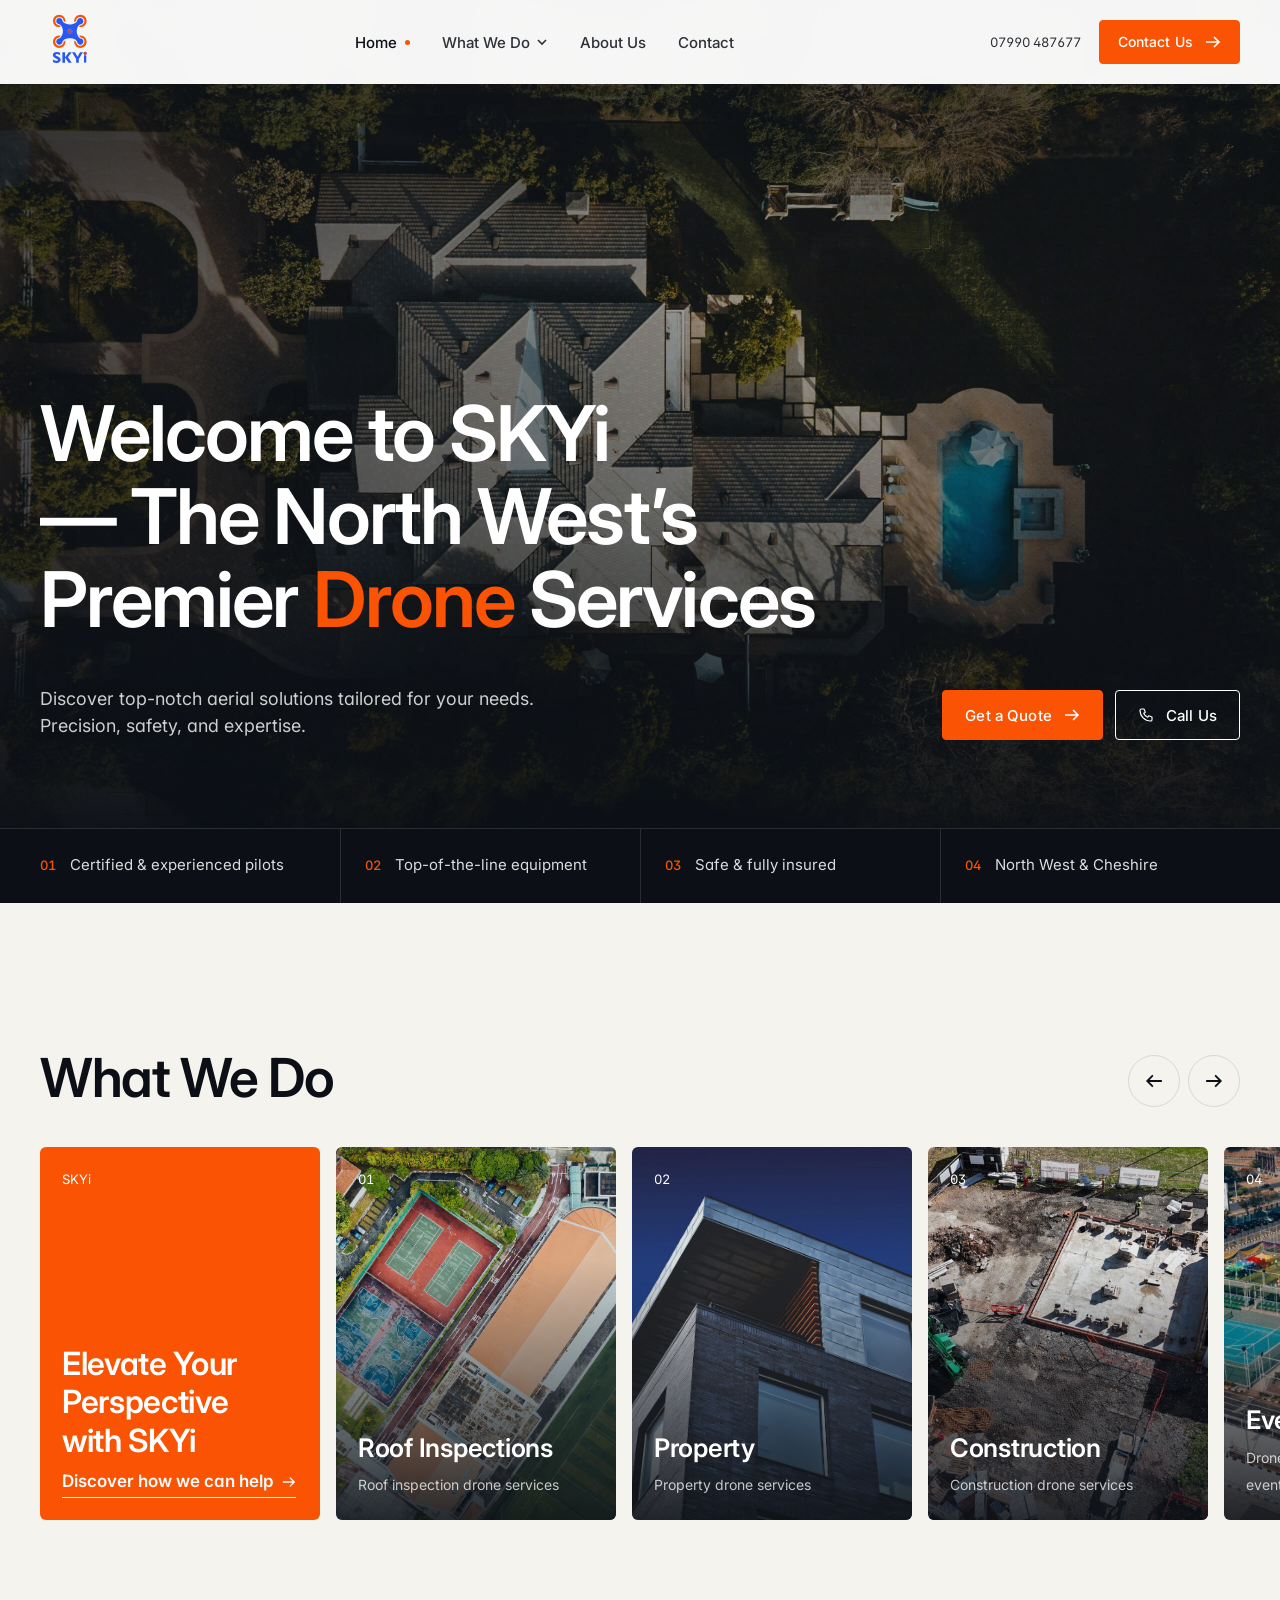
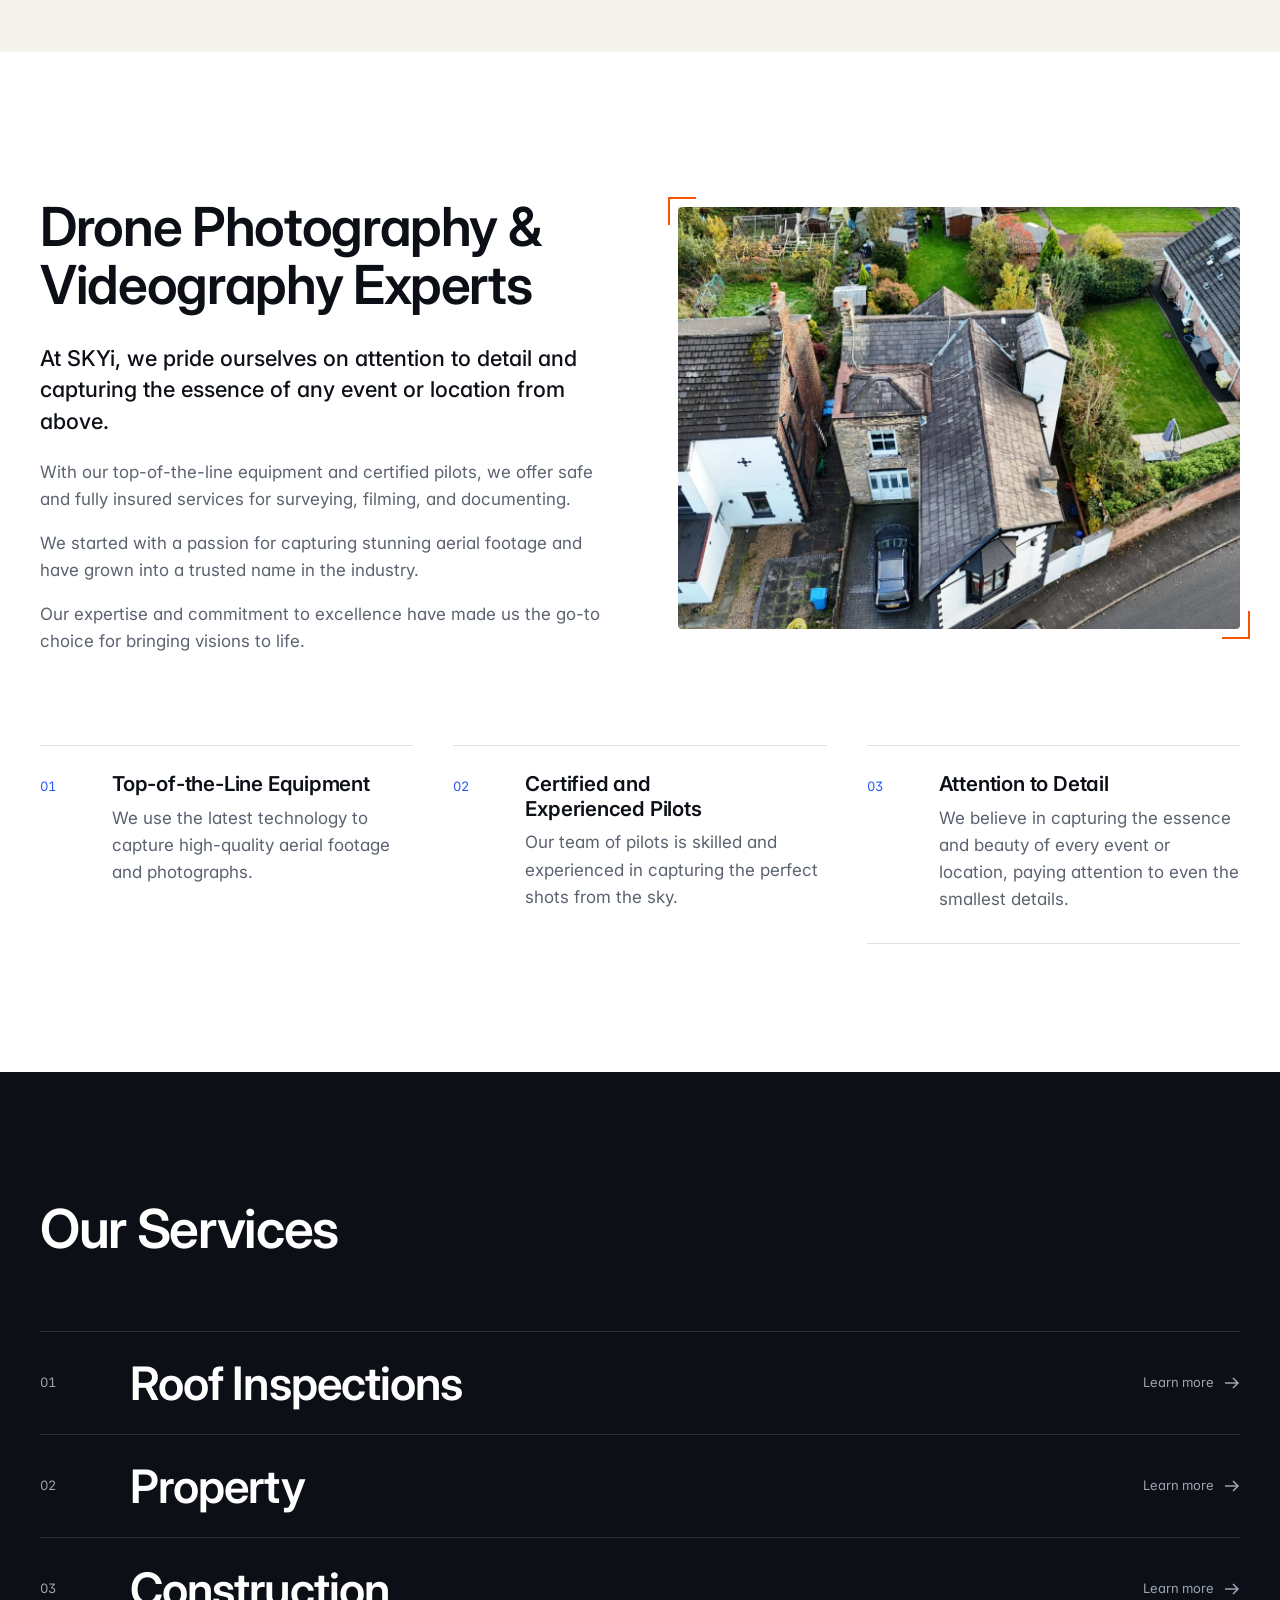
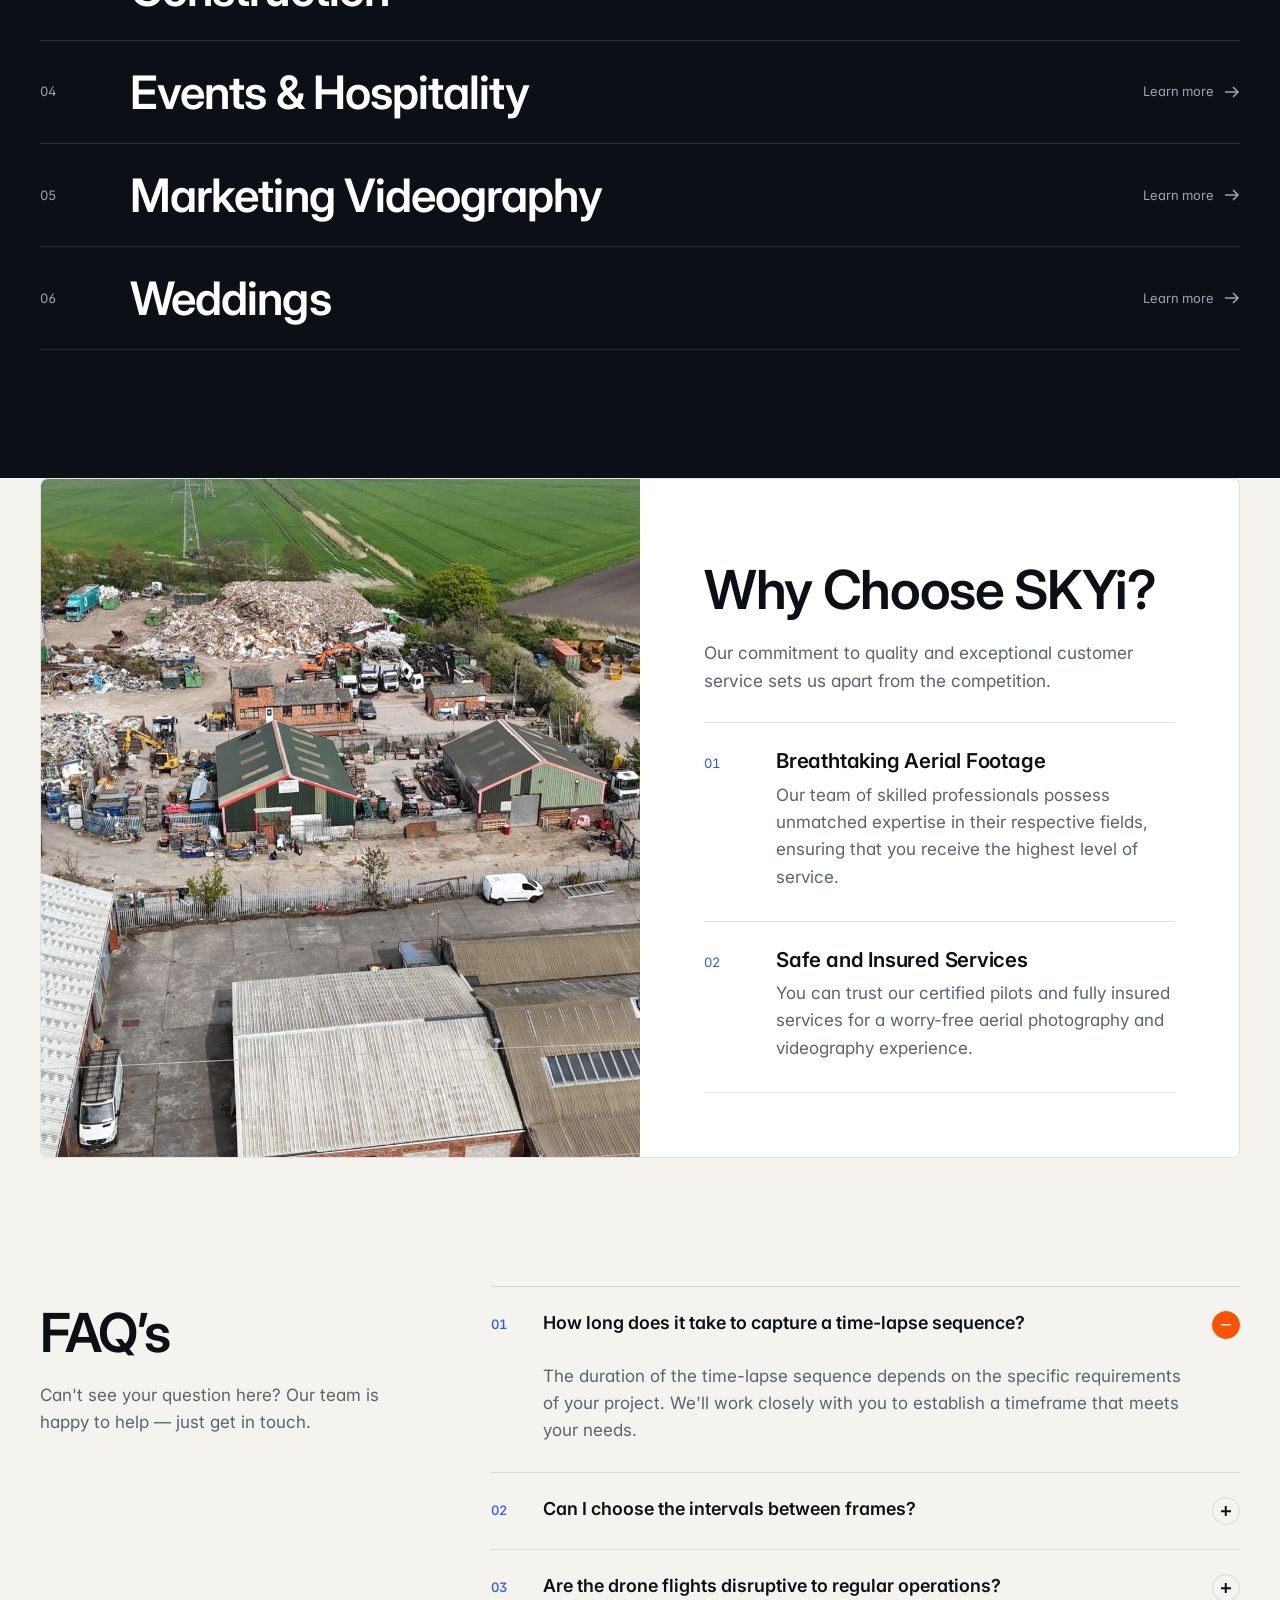
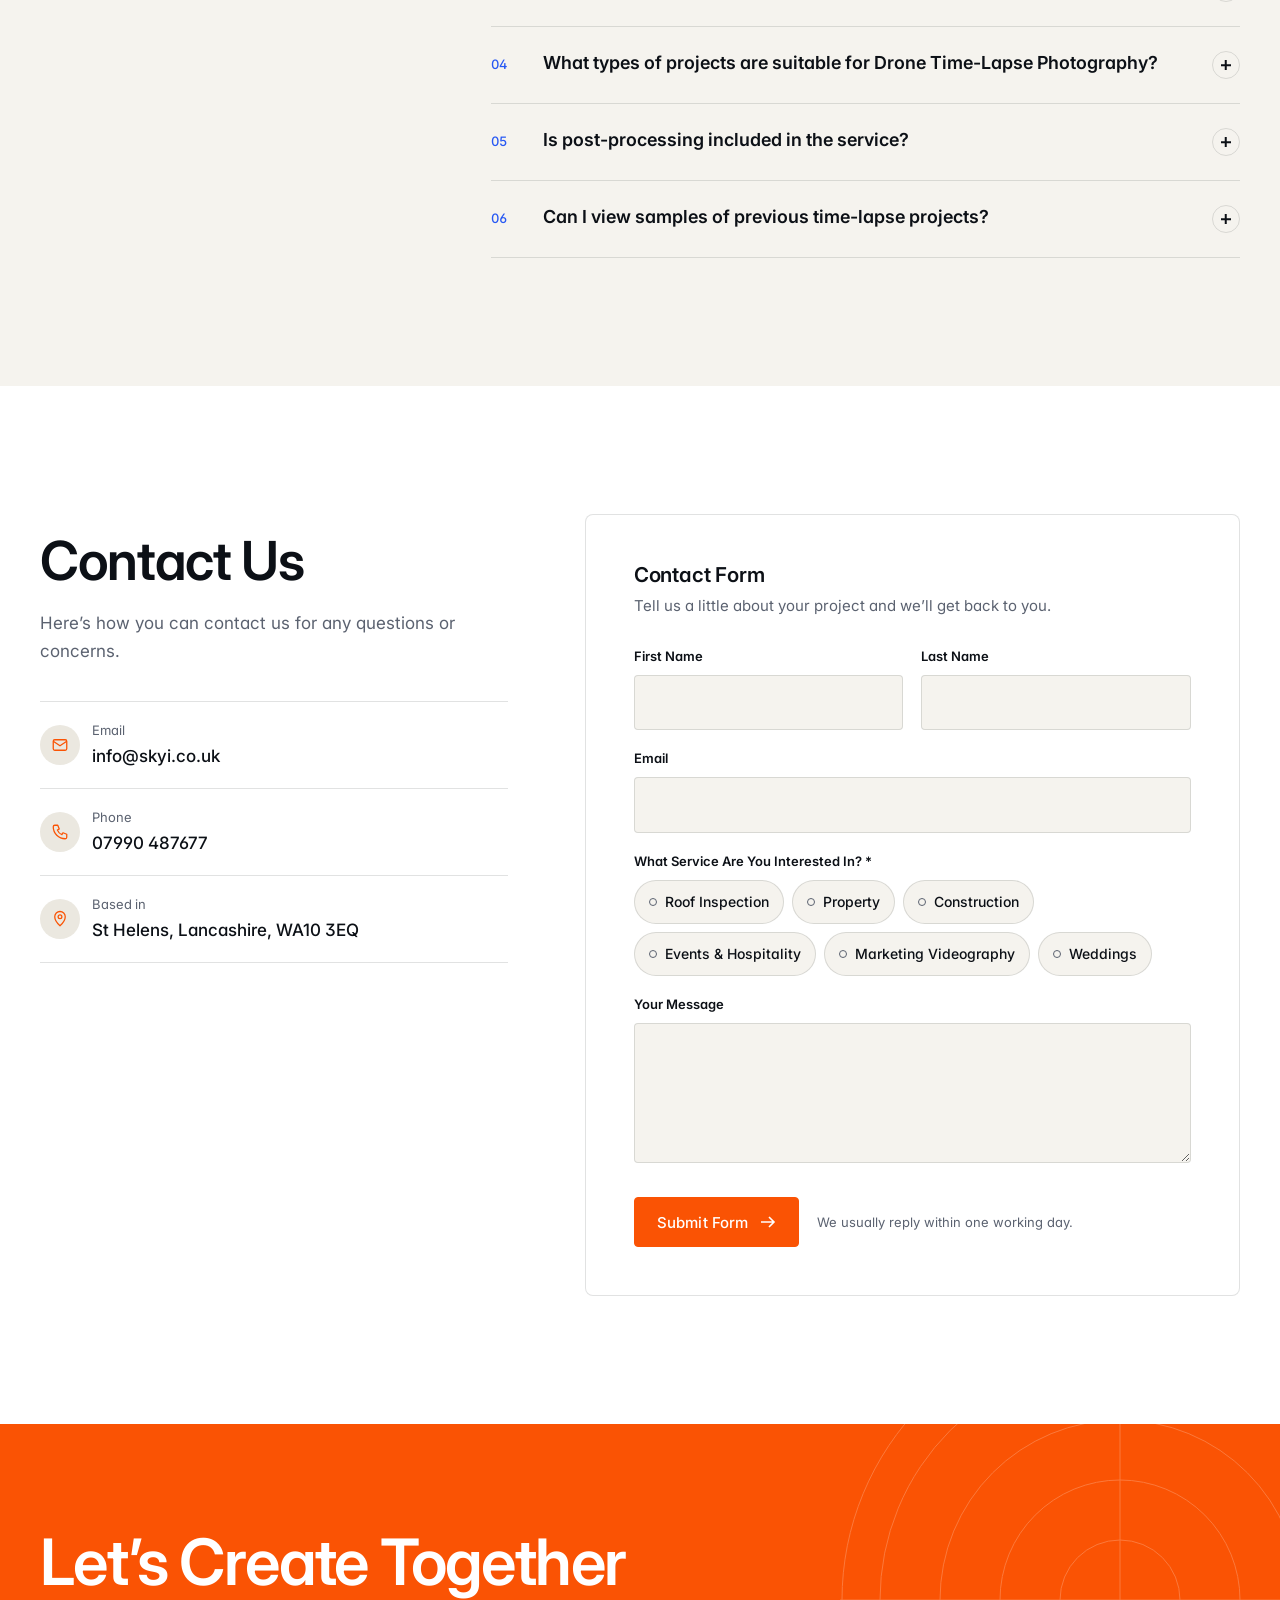
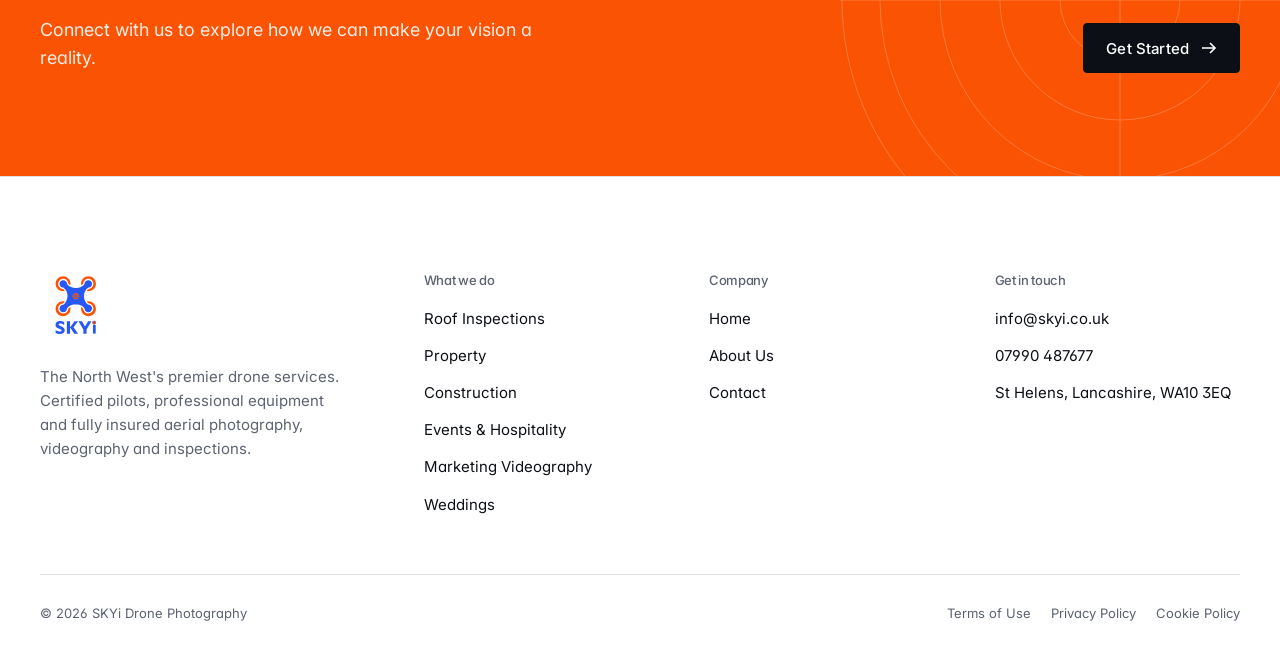
==== commit b9a15bd7: "Hero phone button: show 'Call Us' instead of the number Co-Authored-By: Claude Opus 5.5 <noreply@ant" ====
--- a/index.html
+++ b/index.html
@@ -50,7 +50,7 @@
       <p>Discover top-notch aerial solutions tailored for your needs. Precision, safety, and expertise.</p>
       <div class="hero-actions">
         <a class="btn" href="#contact">Get a Quote <svg viewBox="0 0 16 16" fill="none" aria-hidden="true"><path d="M1 8h13M9 3l5 5-5 5" stroke="currentColor" stroke-width="1.6"/></svg></a>
-        <a class="btn ghost" href="tel:+447990487677">07990 487677</a>
+        <a class="btn ghost" href="tel:+447990487677" aria-label="Call us on 07990 487677"><svg viewBox="0 0 24 24" fill="none" aria-hidden="true"><path d="M5 3h4l2 5-2.5 1.5a11 11 0 0 0 6 6L16 13l5 2v4a2 2 0 0 1-2 2A16 16 0 0 1 3 5a2 2 0 0 1 2-2" stroke="currentColor" stroke-width="1.7" stroke-linejoin="round"/></svg> Call Us</a>
       </div>
     </div>
   </div>
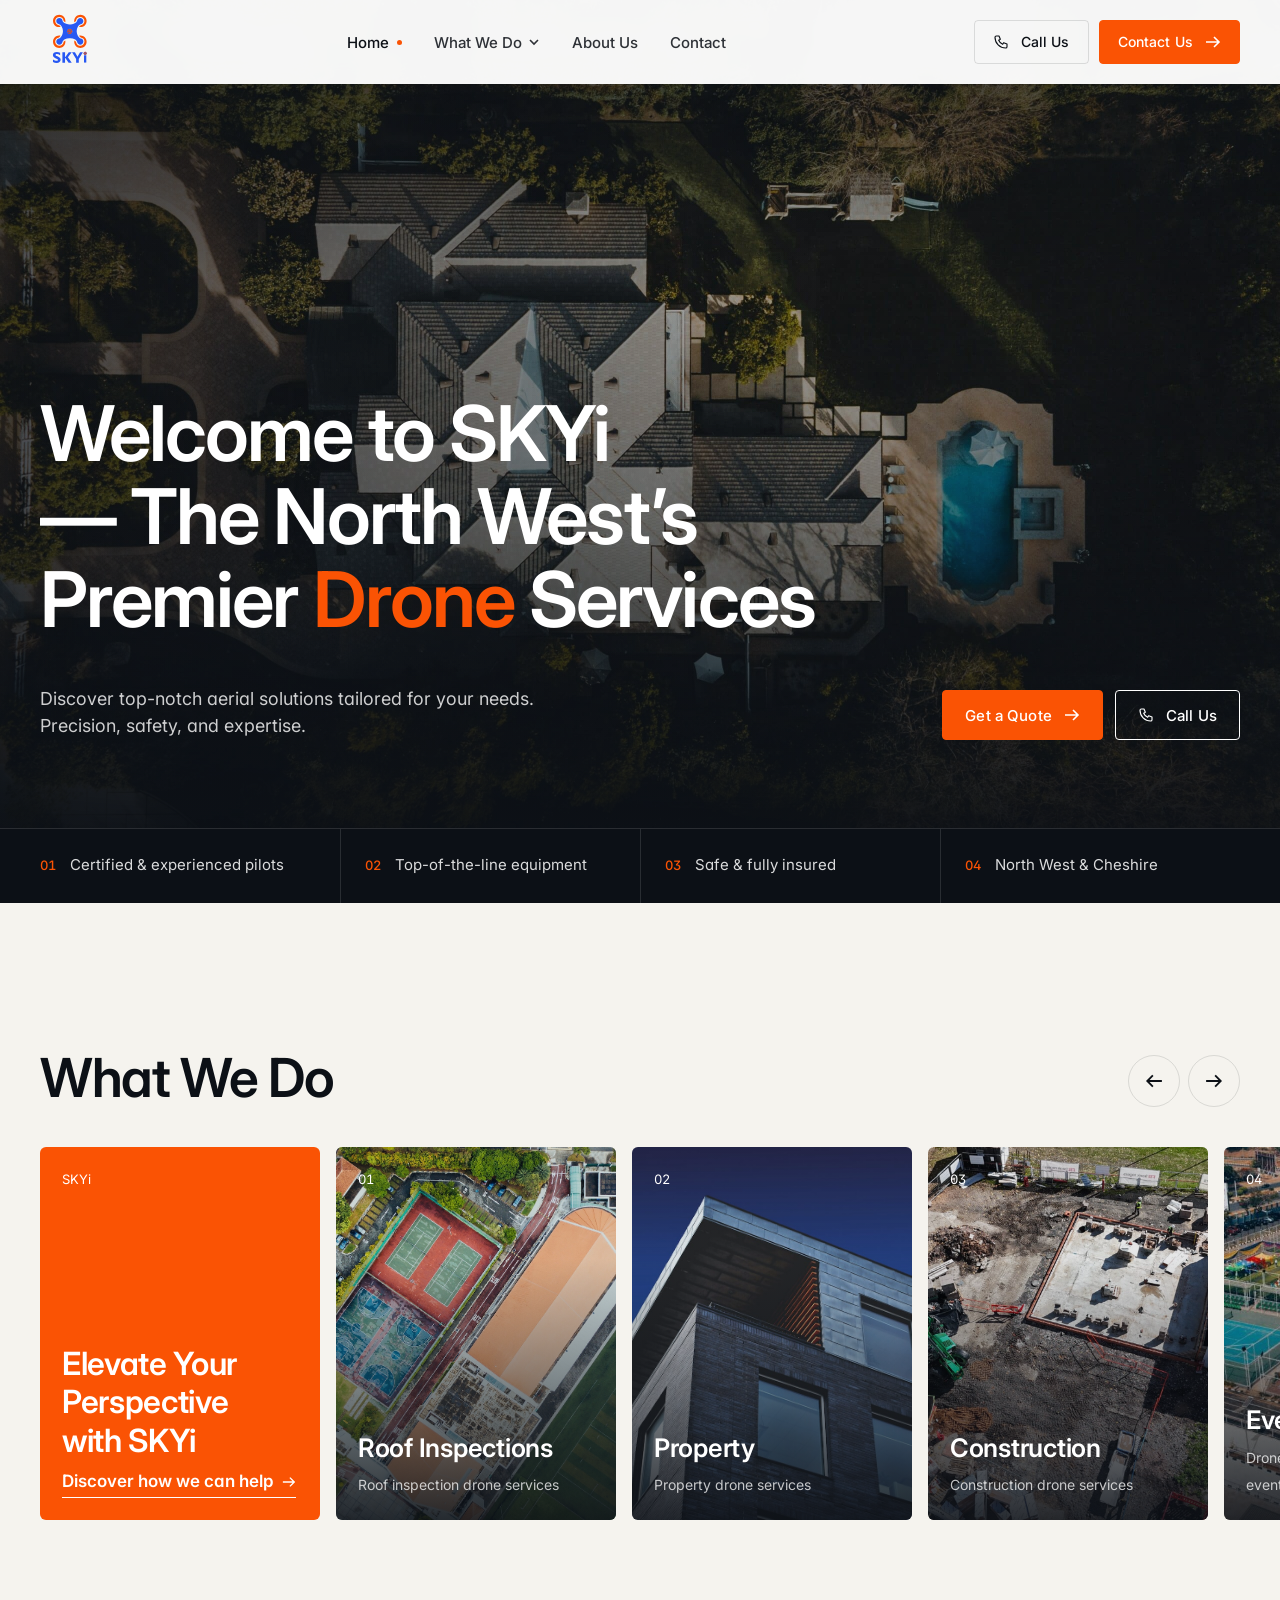
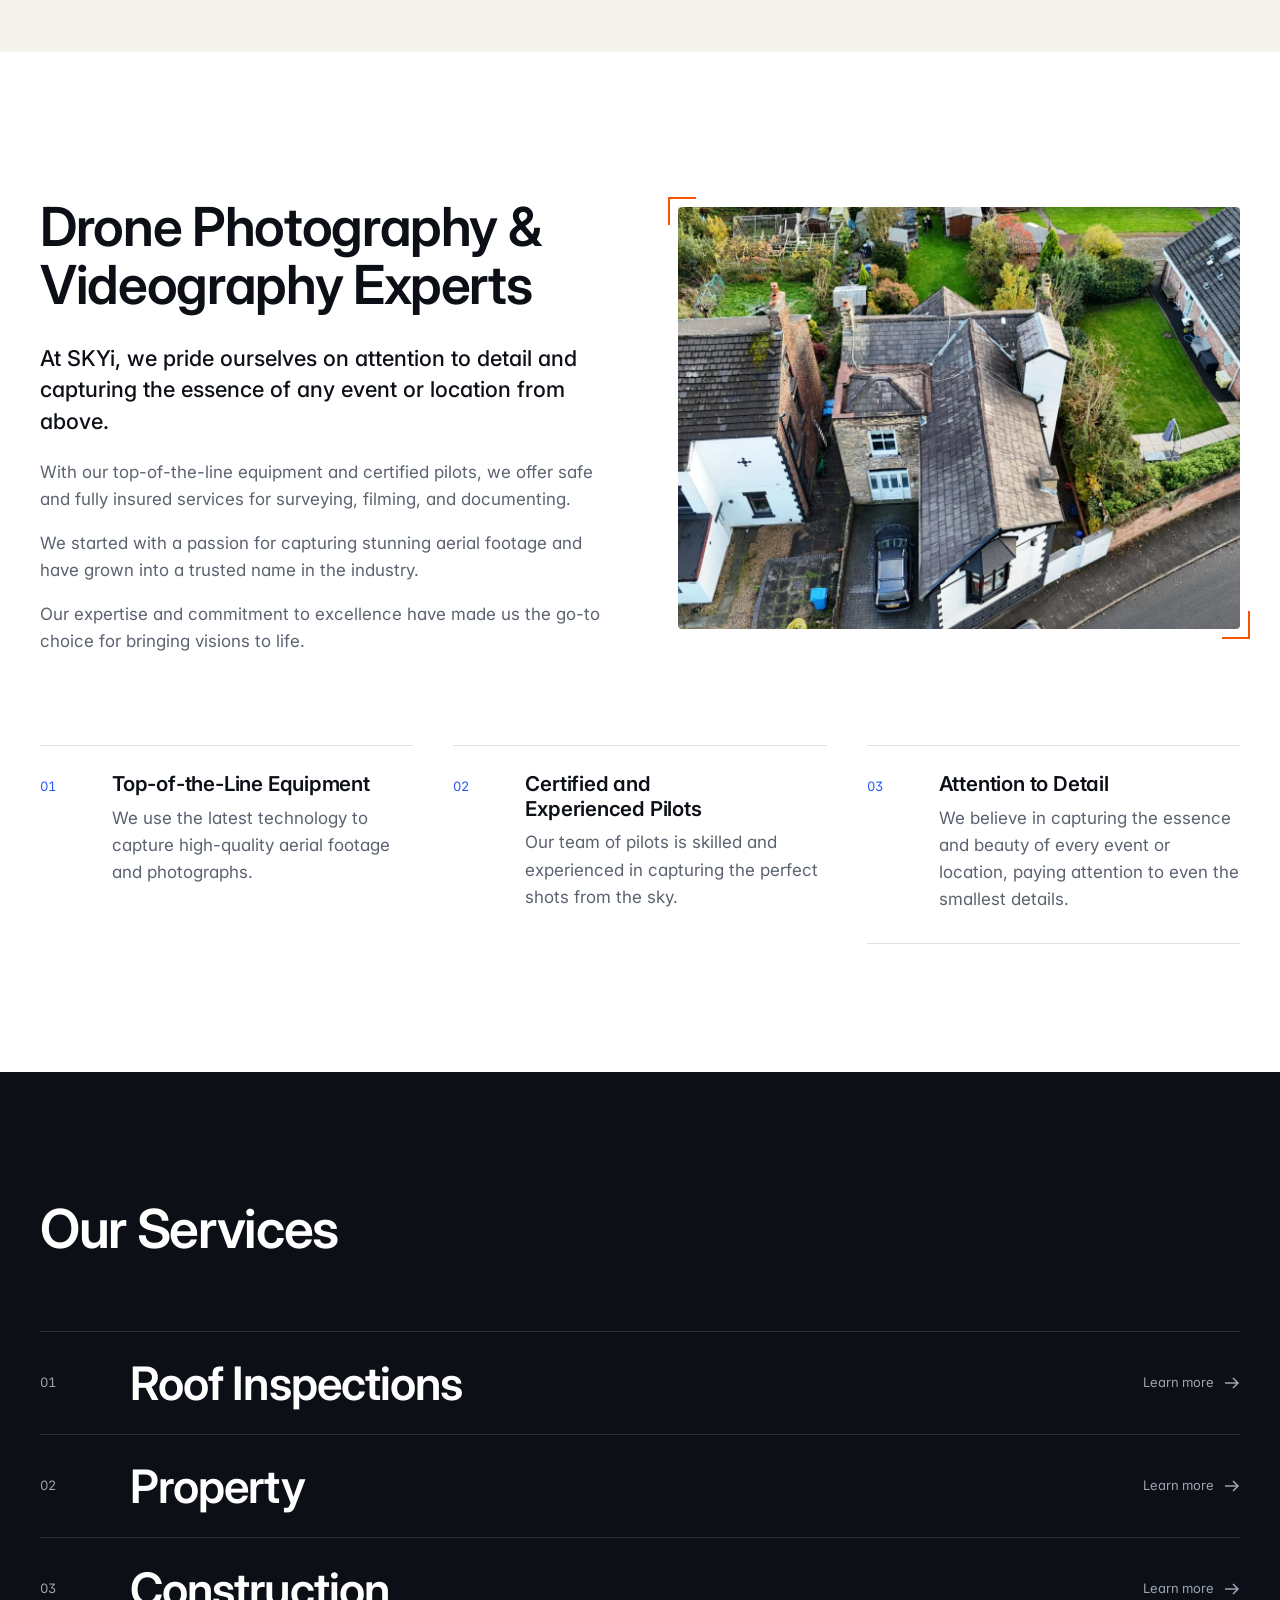
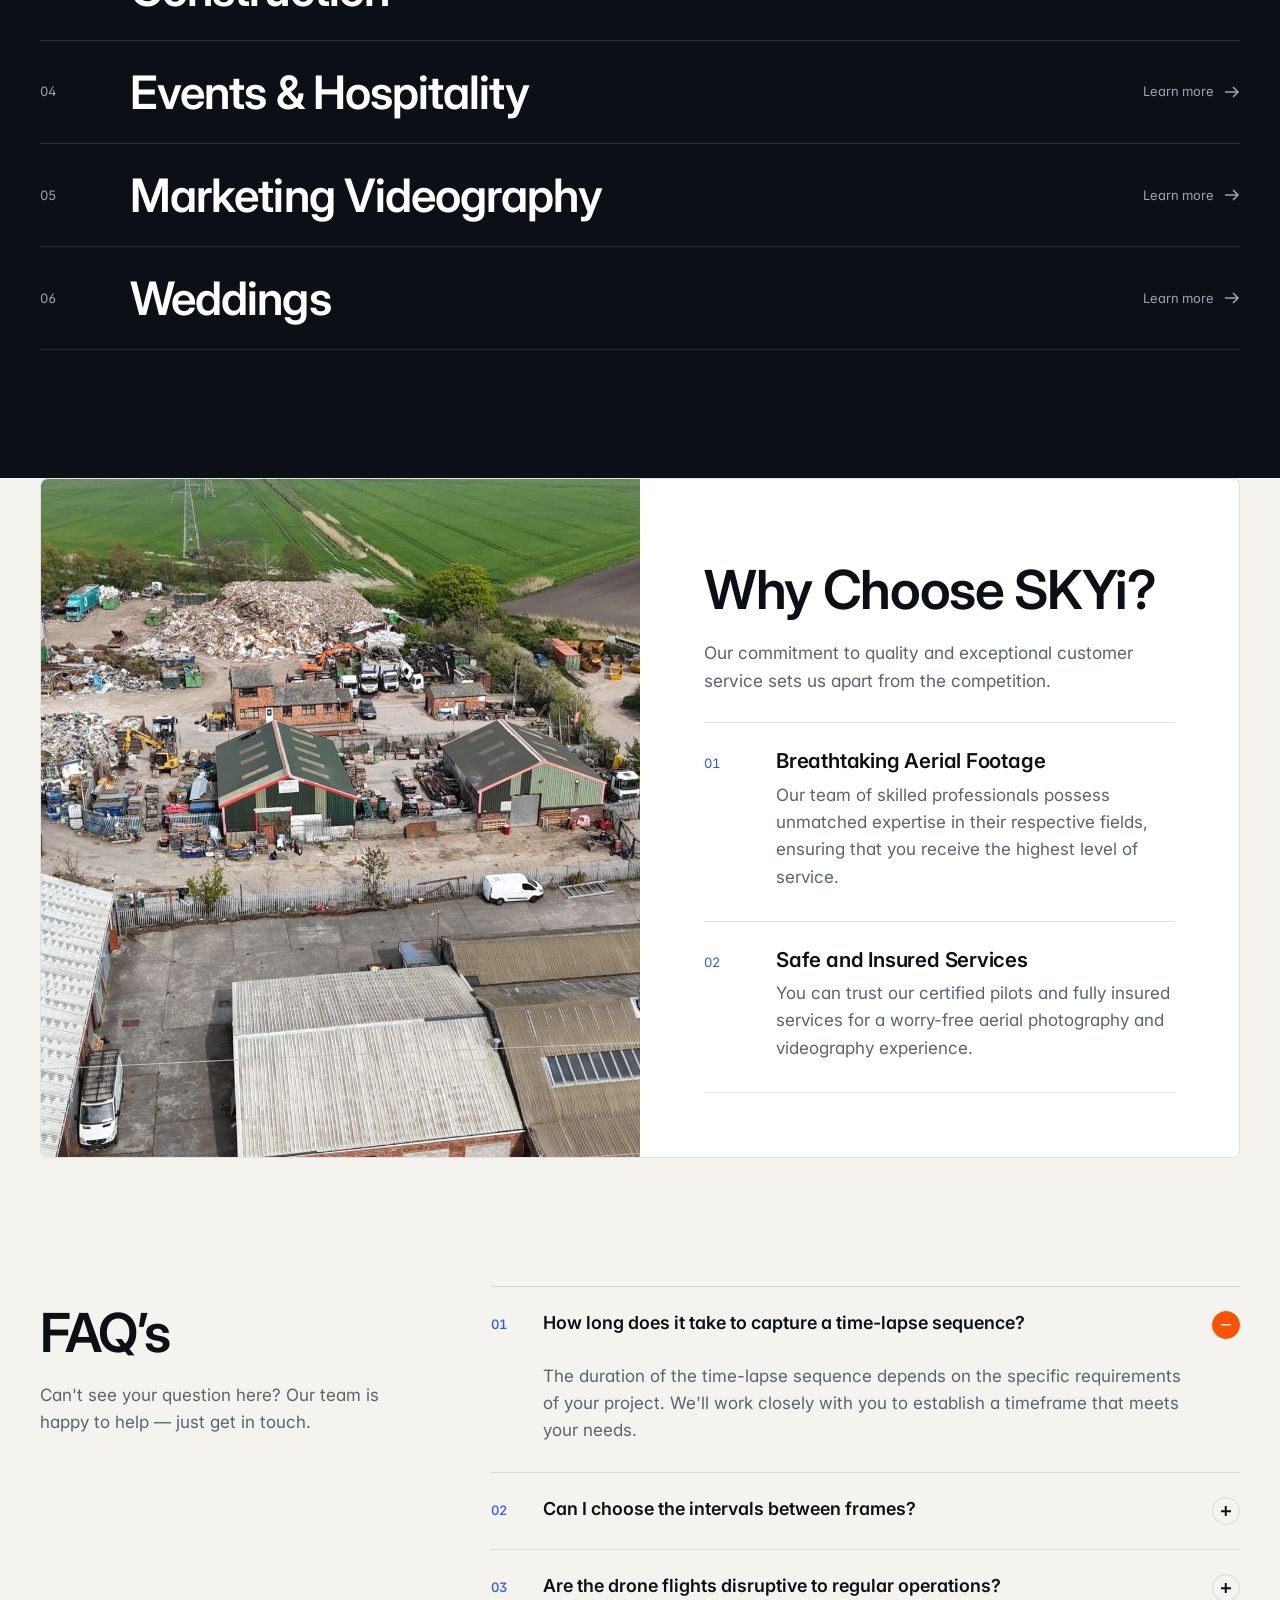
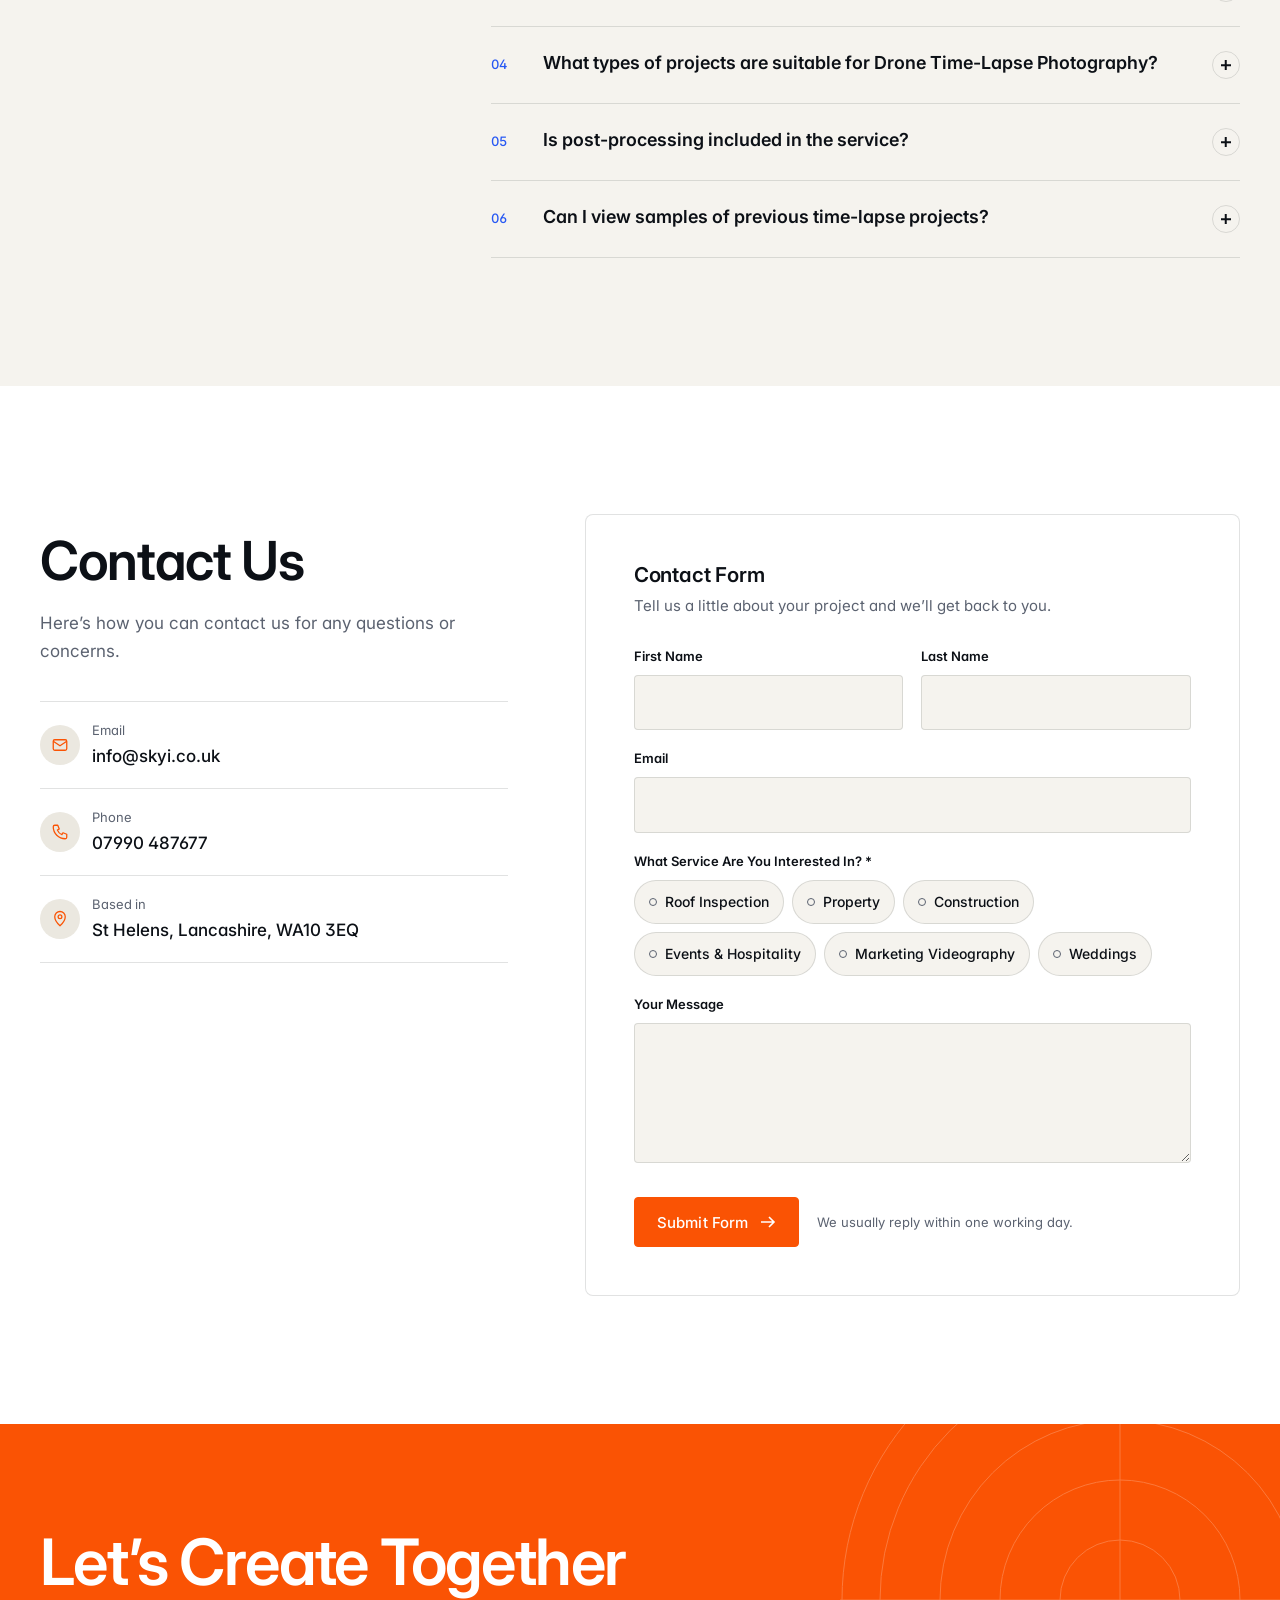
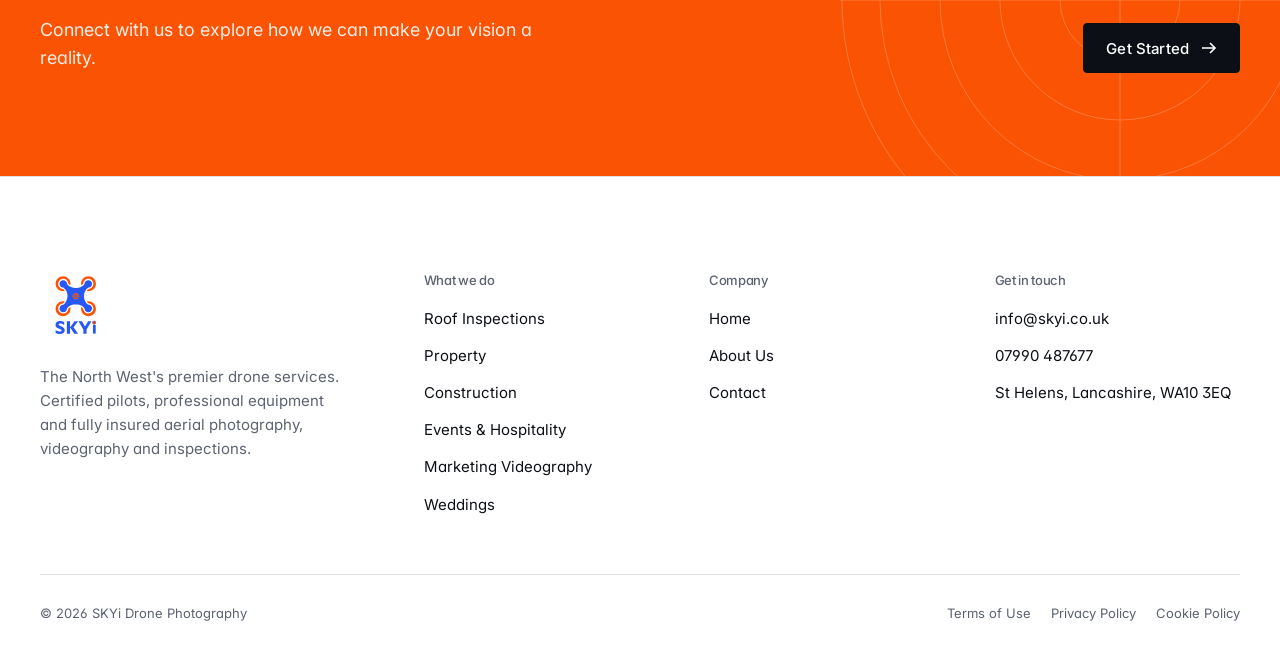
==== commit 062765e0: "Header: replace phone number with a Call Us button Co-Authored-By: Claude Opus 5.5 <noreply@anthropi" ====
--- a/index.html
+++ b/index.html
@@ -34,7 +34,7 @@
       </div>
     </nav>
     <div class="header-cta">
-      <a class="phone" href="tel:+447990487677">07990 487677</a>
+      <a class="btn ghost" href="tel:+447990487677" aria-label="Call us on 07990 487677"><svg viewBox="0 0 24 24" fill="none" aria-hidden="true"><path d="M5 3h4l2 5-2.5 1.5a11 11 0 0 0 6 6L16 13l5 2v4a2 2 0 0 1-2 2A16 16 0 0 1 3 5a2 2 0 0 1 2-2" stroke="currentColor" stroke-width="1.7" stroke-linejoin="round"/></svg> Call Us</a>
       <a class="btn" href="aerial-drone-photgraphy-north-west/">Contact Us <svg viewBox="0 0 16 16" fill="none" aria-hidden="true"><path d="M1 8h13M9 3l5 5-5 5" stroke="currentColor" stroke-width="1.6"/></svg></a>
       <button class="menu-toggle" type="button" aria-expanded="false" aria-controls="site-nav"><span class="t-open">Menu</span><span class="t-close">Close</span><span class="bars" aria-hidden="true"><i></i><i></i></span></button>
     </div>
--- a/assets/site.css
+++ b/assets/site.css
@@ -244,7 +244,10 @@
   opacity: .85;
 }
 .header-cta .phone:hover { opacity: 1; }
+.header-cta { gap: 10px; }
 .header-cta .btn { padding: 13px 18px; font-size: 14px; }
+.header-cta .btn.ghost { border-color: var(--line); }
+.header-cta .btn.ghost:hover { border-color: var(--ink); }
 
 .menu-toggle {
   display: none;
@@ -271,9 +274,6 @@
 .drop-panel .thumb { display: none; }
 .nav .mobile-cta { display: none; }
 
-@media (max-width: 1080px) {
-  .header-cta .phone { display: none; }
-}
 
 @media (max-width: 920px) {
   /* backdrop-filter would trap the fixed menu inside the header box */
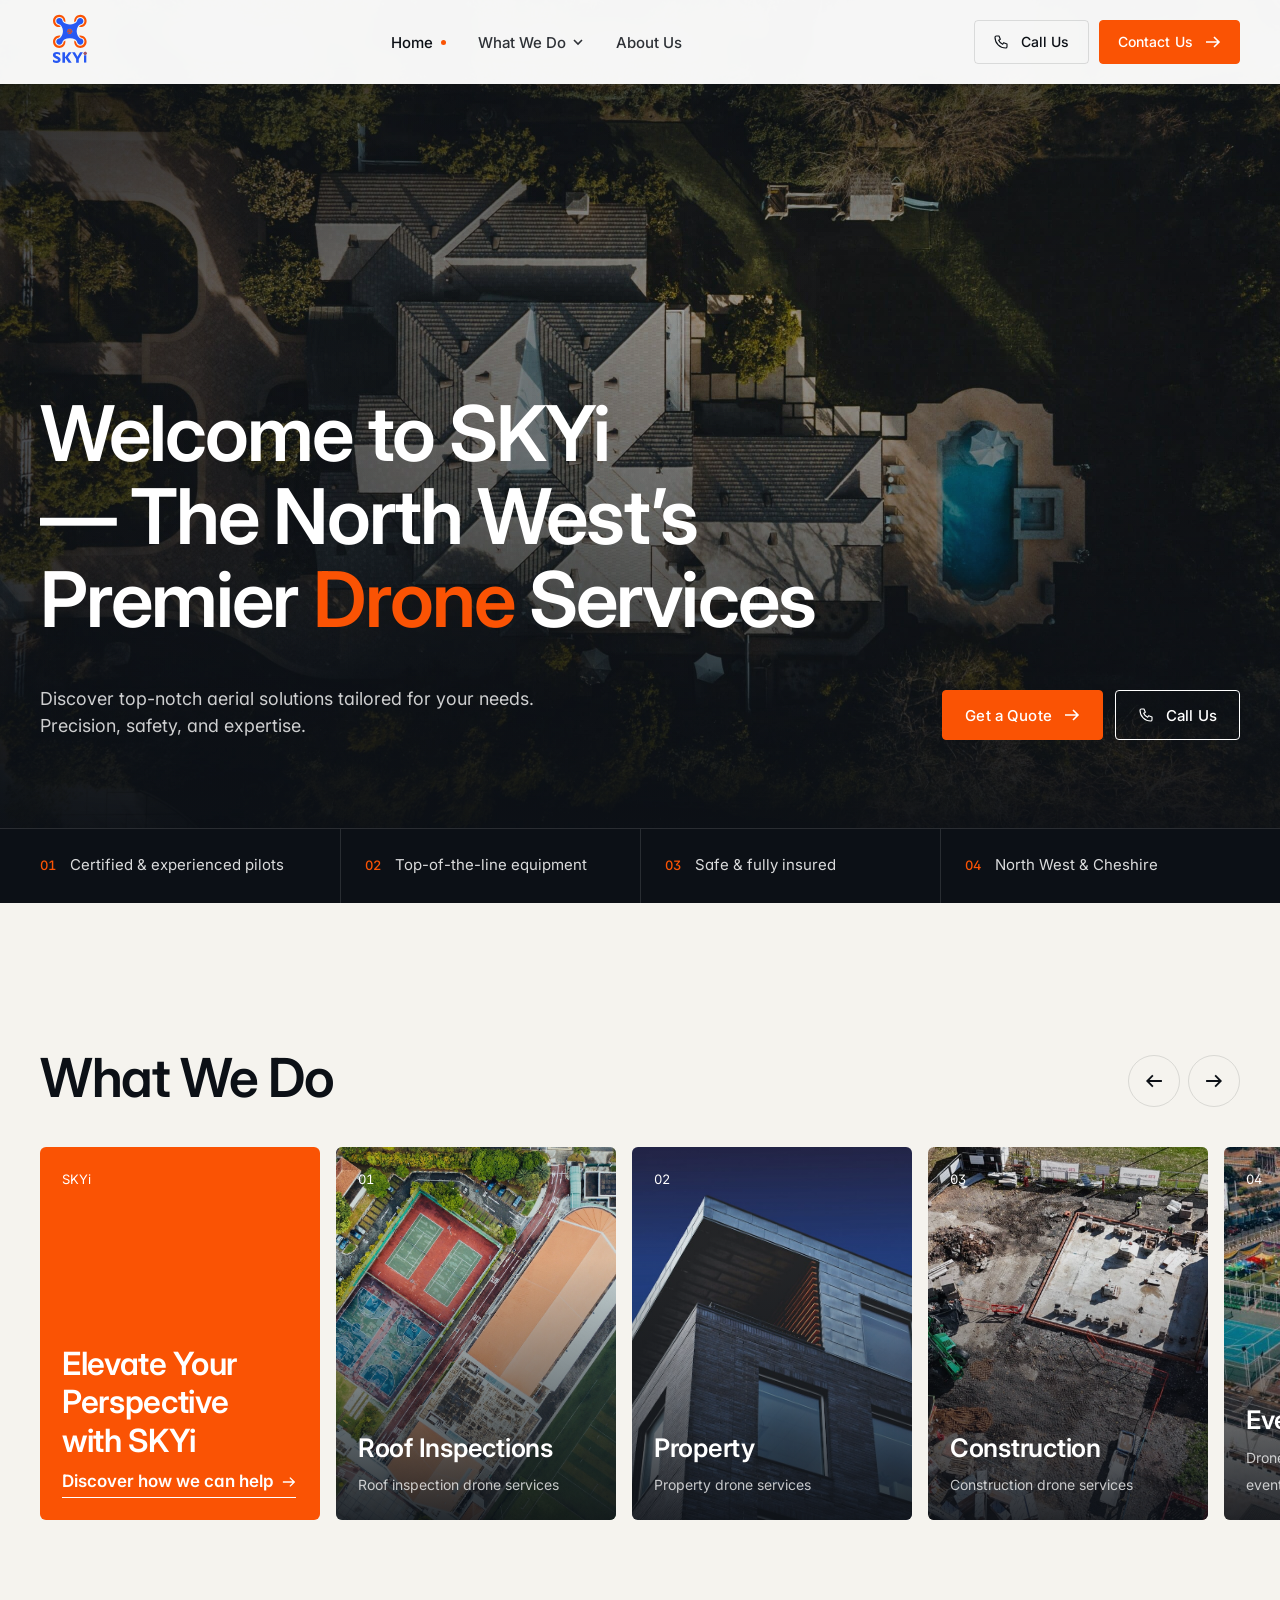
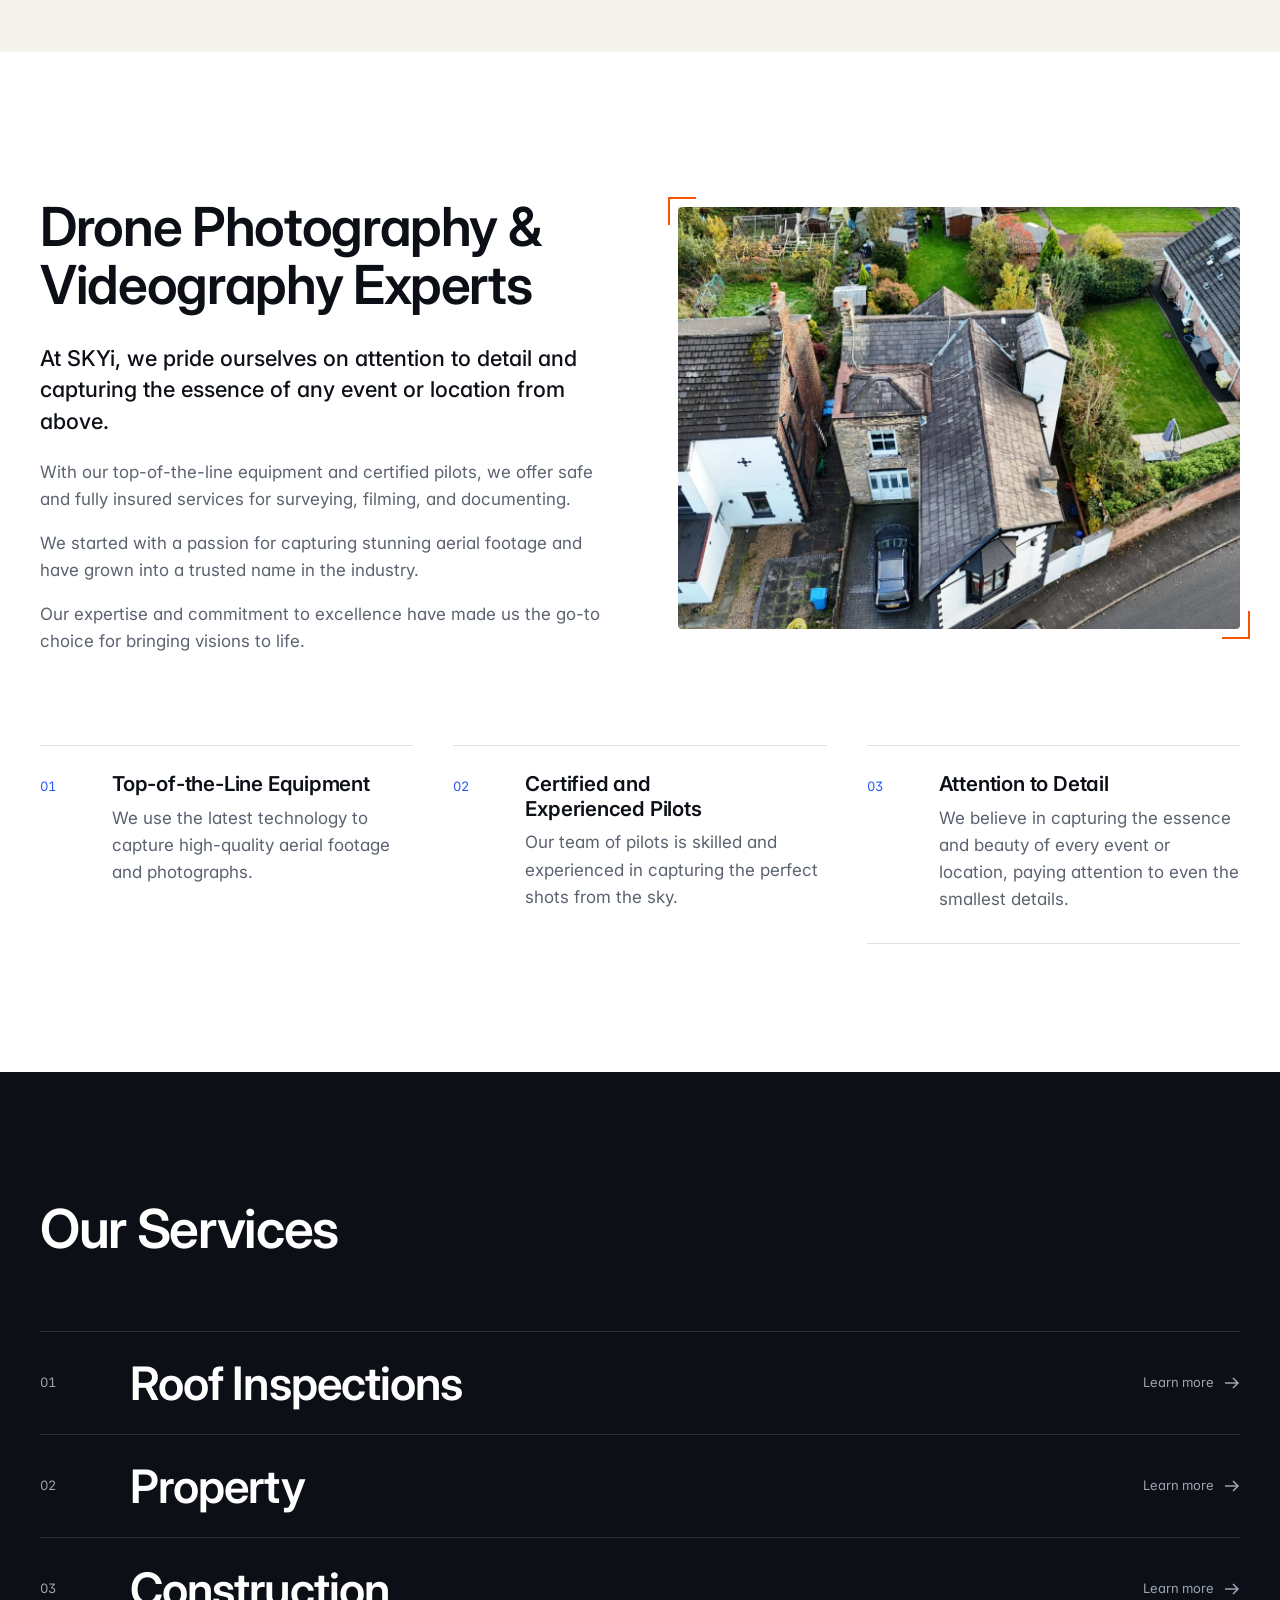
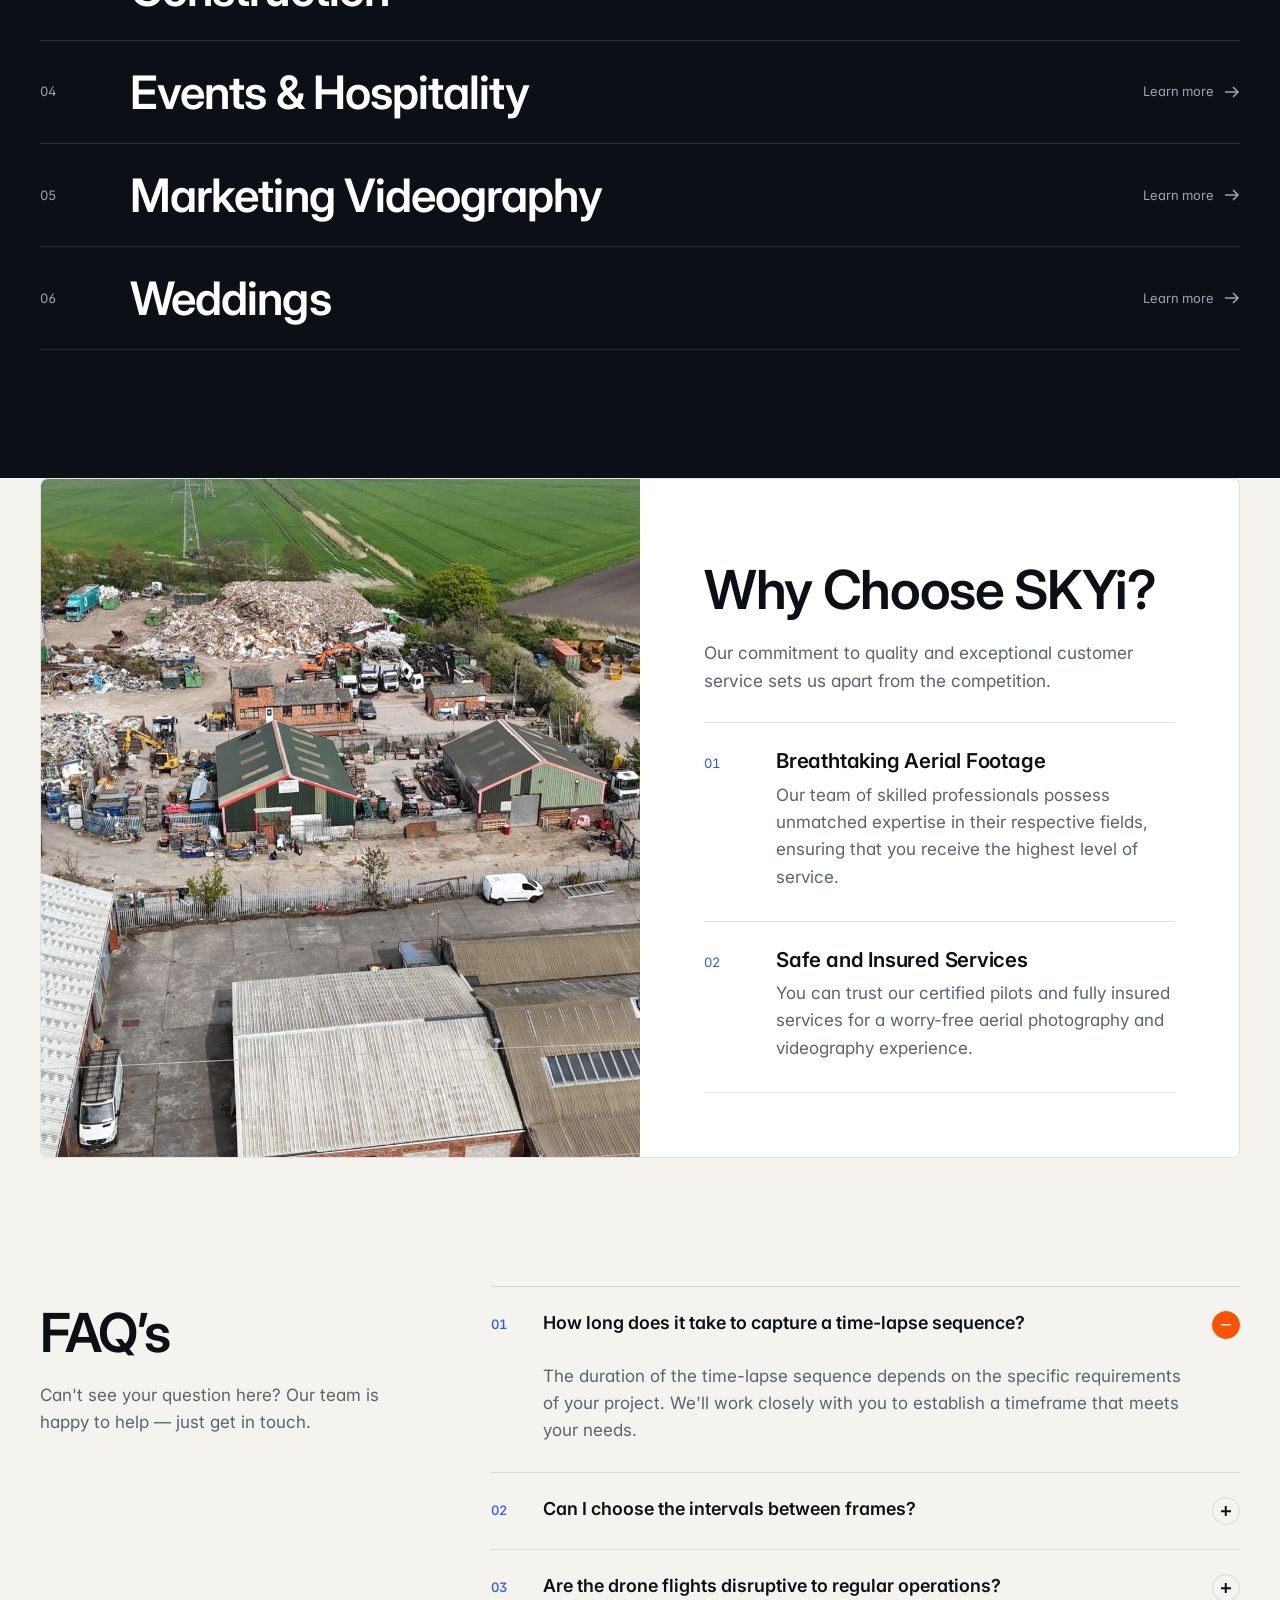
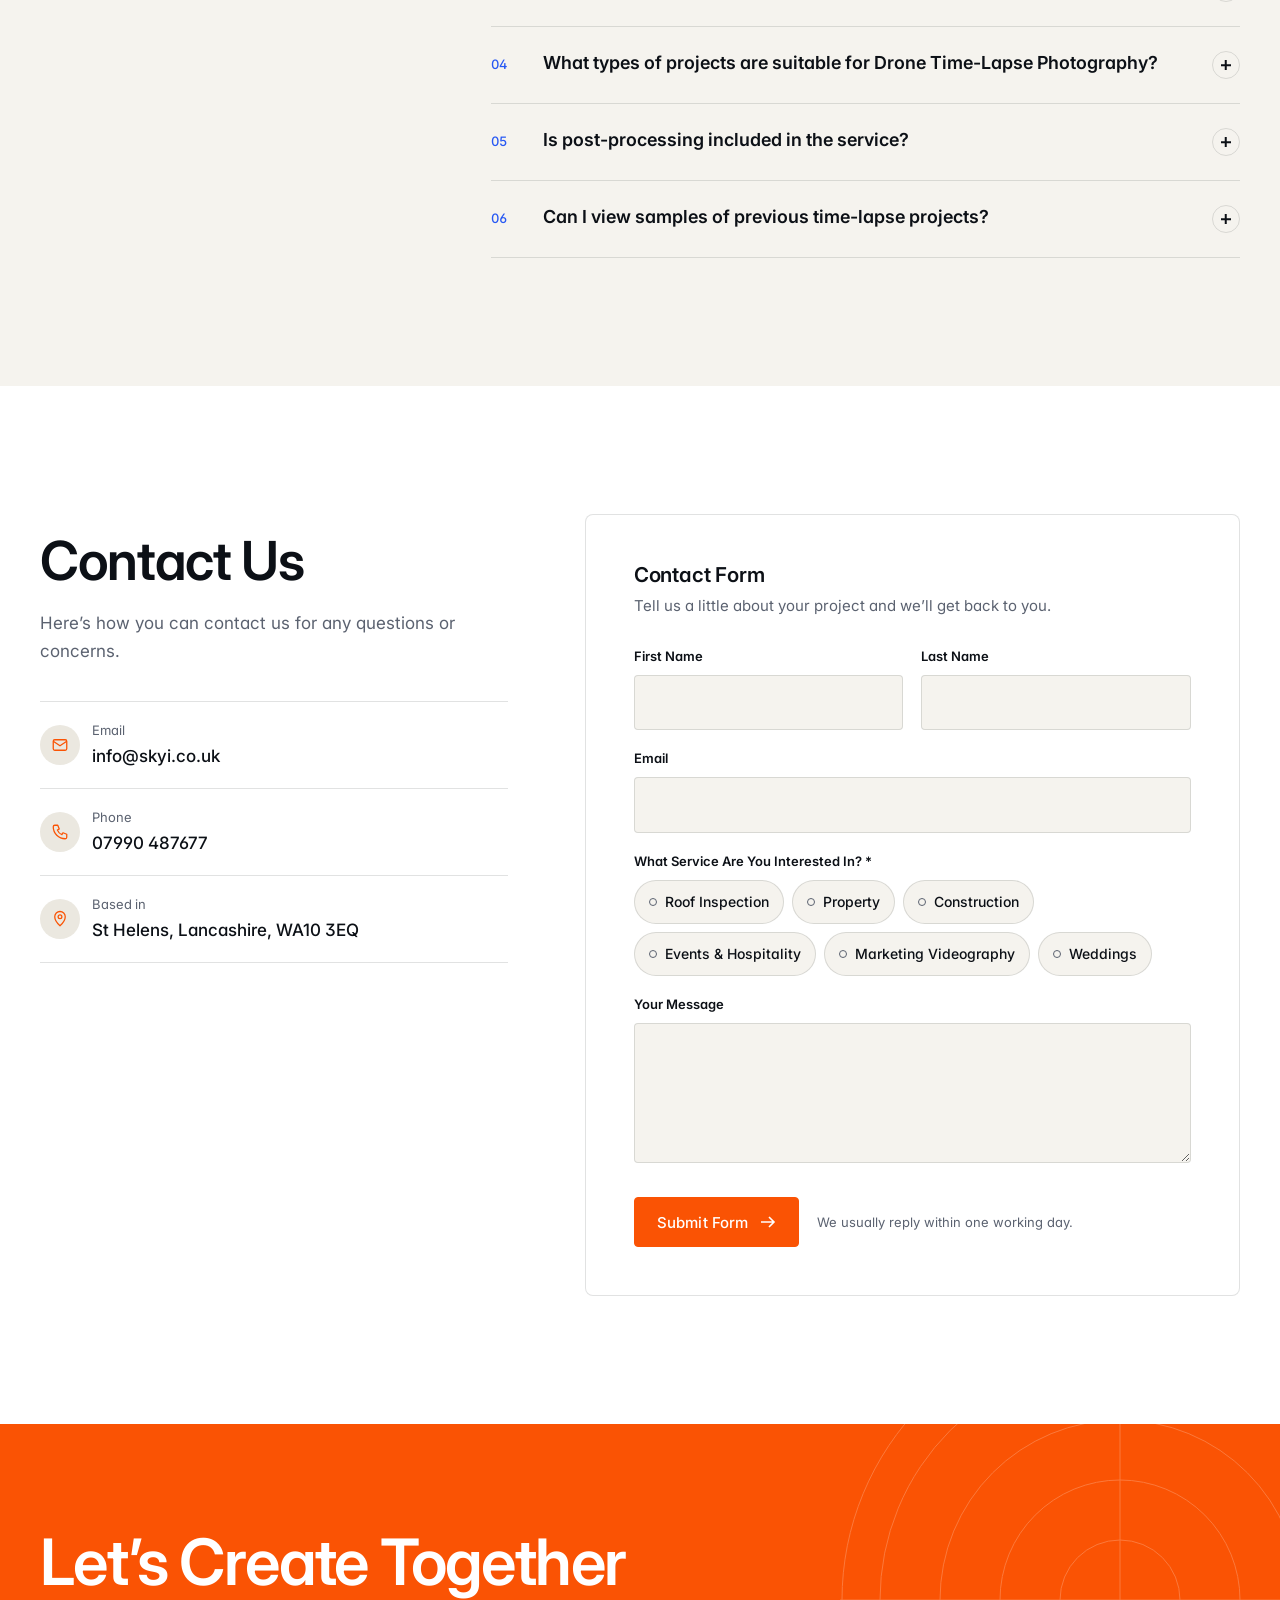
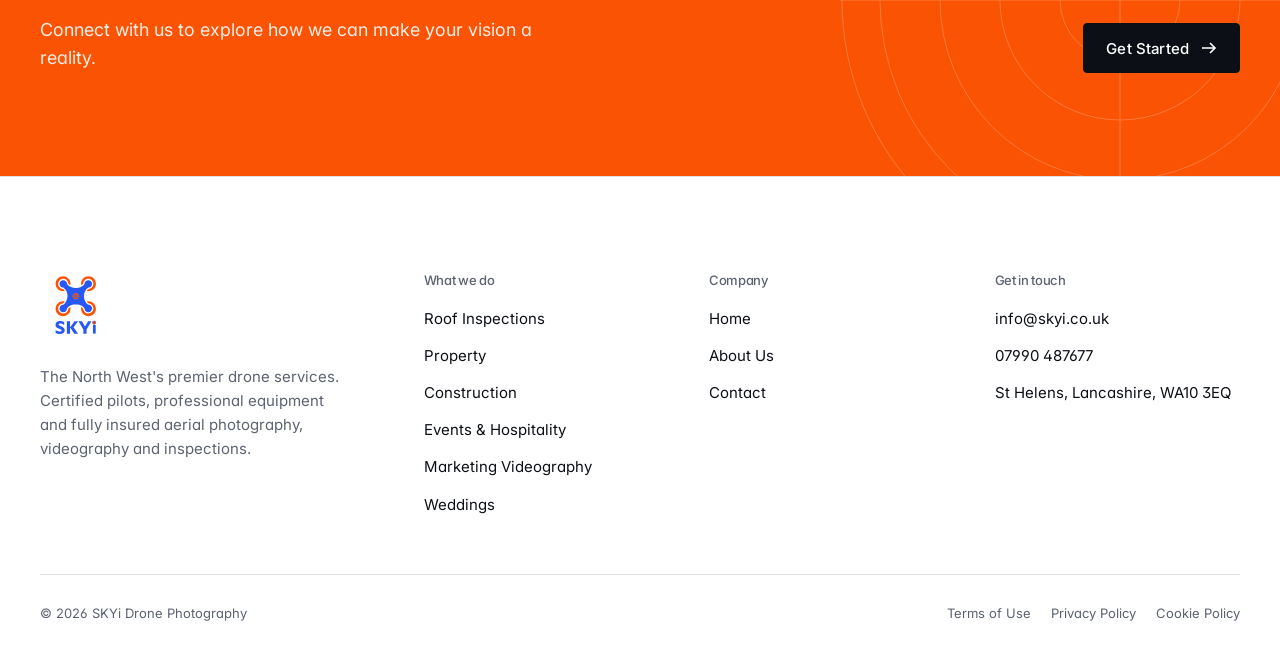
==== commit 41283ffb: "Remove Contact link from desktop nav (Contact Us button covers it) Co-Authored-By: Claude Opus 5.5 <" ====
--- a/index.html
+++ b/index.html
@@ -26,7 +26,7 @@
         <div class="drop-panel"><a href="roof-inspections/"><span class="n">01</span><img class="thumb" src="assets/img/roof.jpg" alt="" loading="lazy"><strong>Roof Inspections</strong><small>Safe, fast aerial roof assessments with full reporting.</small></a><a href="property-drone-services/"><span class="n">02</span><img class="thumb" src="assets/img/property.jpg" alt="" loading="lazy"><strong>Property</strong><small>Inspections, aerial photography and walkthrough video.</small></a><a href="drone-construction-survey/"><span class="n">03</span><img class="thumb" src="assets/img/construction.jpg" alt="" loading="lazy"><strong>Construction</strong><small>Surveys, mapping and progress monitoring on site.</small></a><a href="events-hospitality/"><span class="n">04</span><img class="thumb" src="assets/img/events.jpg" alt="" loading="lazy"><strong>Events &amp; Hospitality</strong><small>Aerial event coverage and venue showcases.</small></a><a href="drone-filming-videography-north-west/"><span class="n">05</span><img class="thumb" src="assets/img/dji-site.jpg" alt="" loading="lazy"><strong>Marketing Videography</strong><small>Brand films and aerial content that sells.</small></a><a href="weddings/"><span class="n">06</span><img class="thumb" src="assets/img/wedding-champagne.jpg" alt="" loading="lazy"><strong>Weddings</strong><small>Cinematic aerial films of your special day.</small></a></div>
       </div>
       <a href="about-us-drone-photography/">About Us</a>
-      <a href="aerial-drone-photgraphy-north-west/">Contact</a>
+      <a class="nav-contact" href="aerial-drone-photgraphy-north-west/">Contact</a>
       <div class="mobile-cta">
         <a class="btn" href="aerial-drone-photgraphy-north-west/">Get a Quote <svg viewBox="0 0 16 16" fill="none" aria-hidden="true"><path d="M1 8h13M9 3l5 5-5 5" stroke="currentColor" stroke-width="1.6"/></svg></a>
         <a class="btn ghost" href="tel:+447990487677">Call us</a>
--- a/assets/site.css
+++ b/assets/site.css
@@ -272,6 +272,8 @@
 .menu-open .menu-toggle .t-close { display: inline; }
 
 .drop-panel .thumb { display: none; }
+/* Desktop has the Contact Us button; keep the link only in the mobile menu */
+@media (min-width: 921px) { .nav .nav-contact { display: none; } }
 .nav .mobile-cta { display: none; }
 
 
